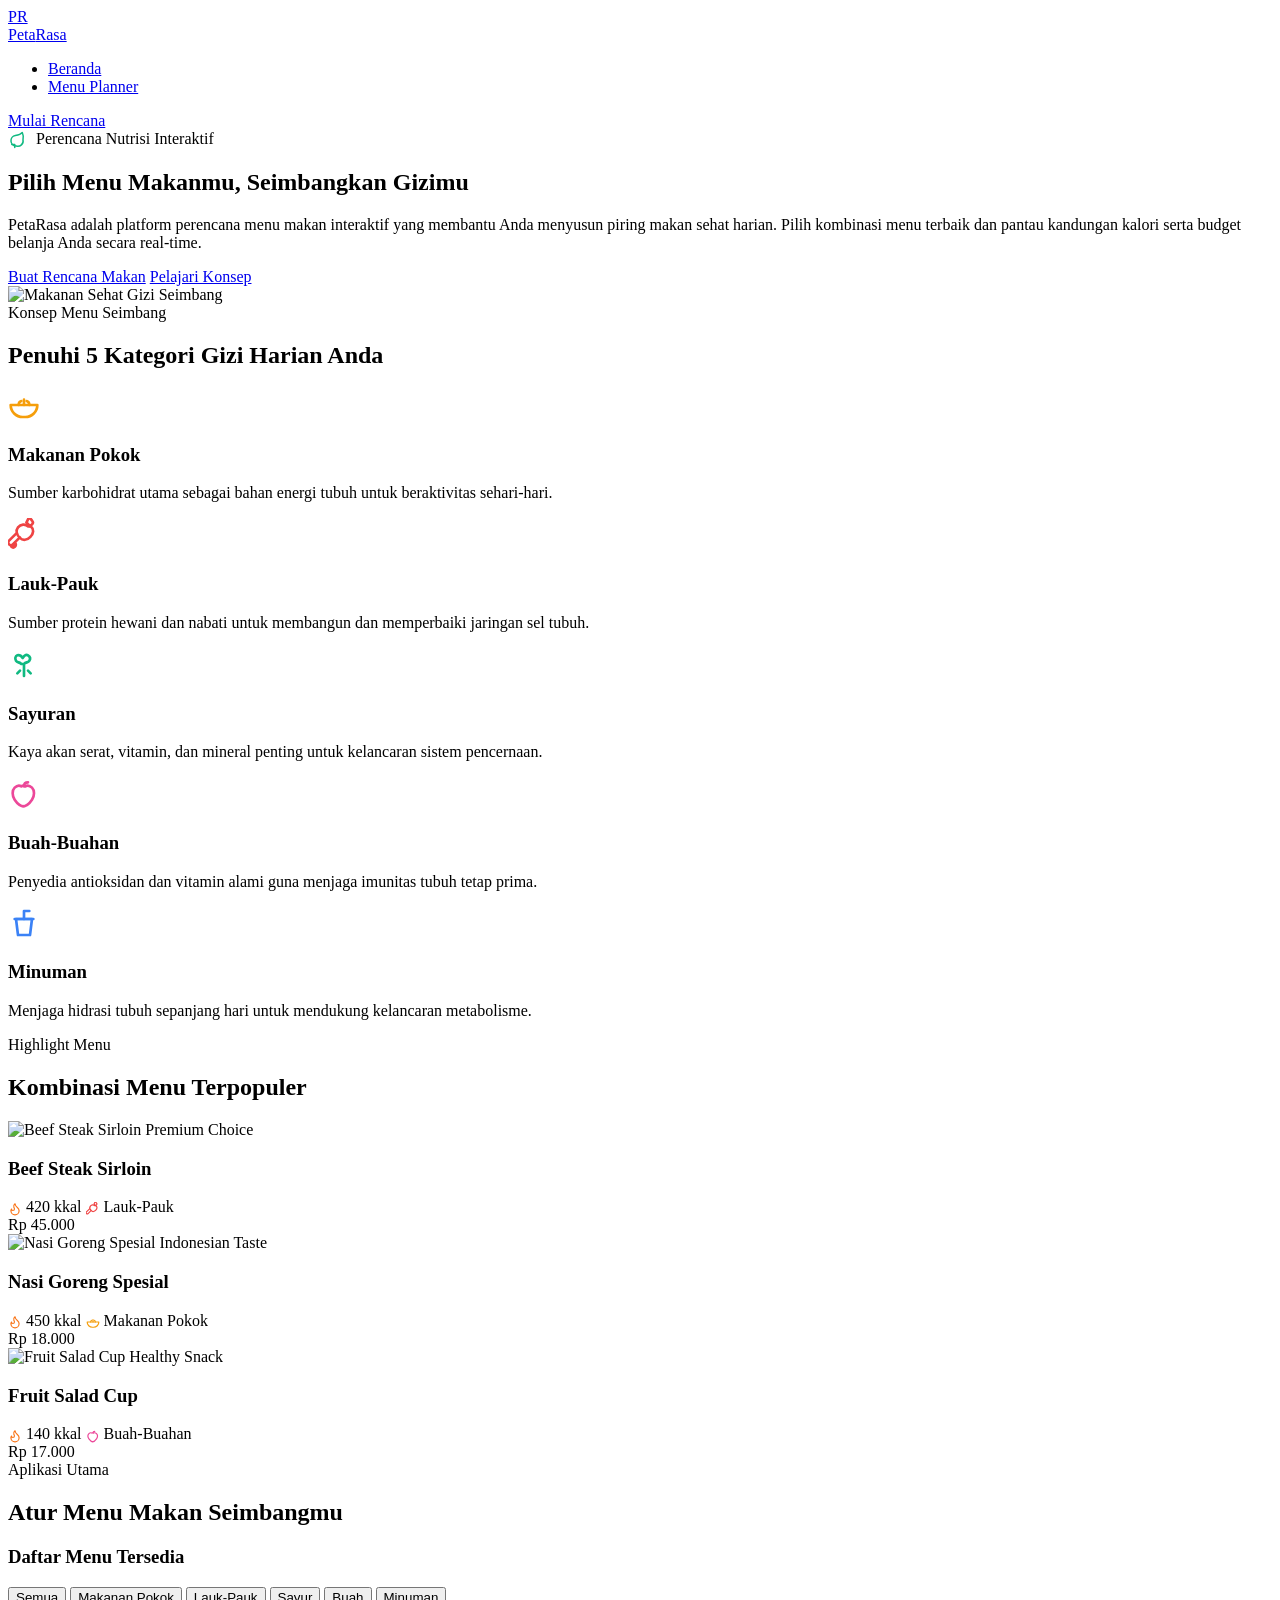
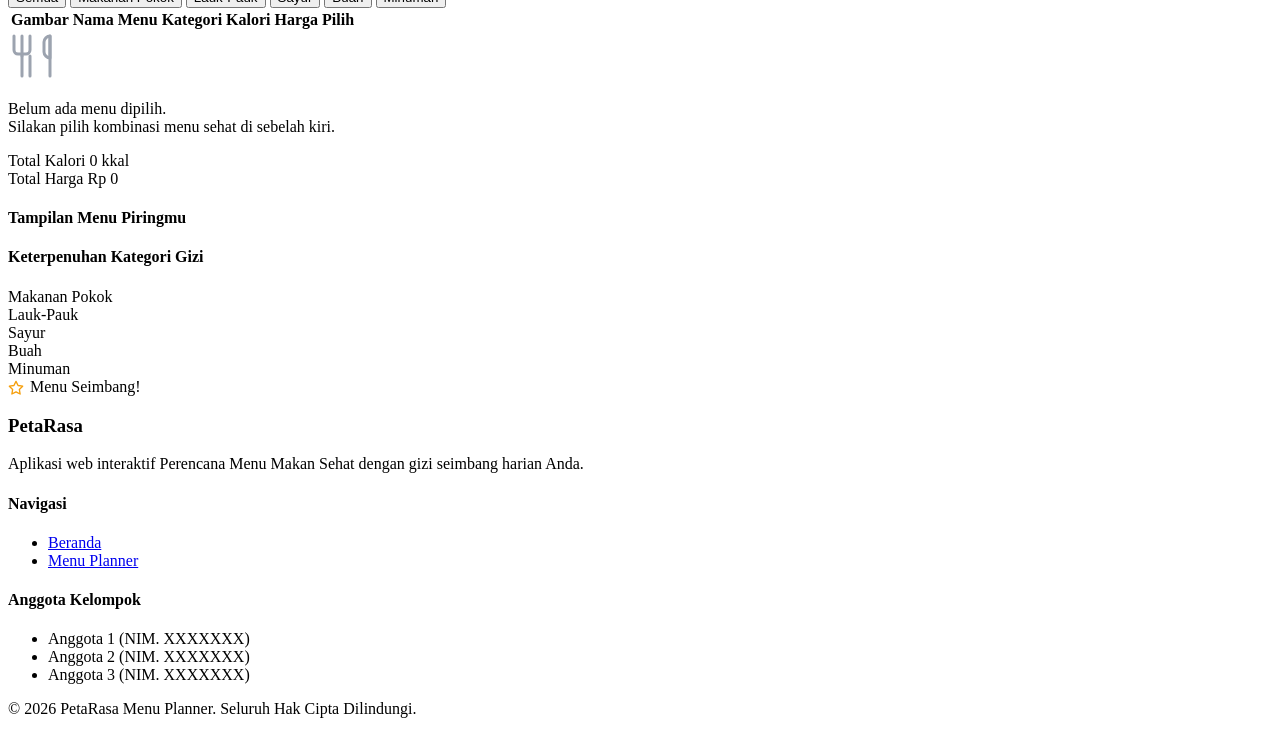
==== index.html @ 9c451224 "ivan html" ====
<!DOCTYPE html>
<html lang="id">
<head>
  <meta charset="UTF-8">
  <meta name="viewport" content="width=device-width, initial-scale=1.0">
  <title>PetaRasa - Perencana Menu Makanan Gizi Seimbang</title>
  <!-- Link ke CSS Eksternal (akan dikerjakan kemudian) -->
  <link rel="stylesheet" href="style/style.css">
</head>
<body>

  <!-- Navigation Bar -->
  <header>
    <nav class="container nav-container">
      <a href="#" class="logo" id="logo-site">
        <div class="logo-icon">PR</div>
        Peta<span>Rasa</span>
      </a>
      <ul class="nav-links">
        <li><a href="#" class="nav-link active">Beranda</a></li>
        <li><a href="#planner-section" class="nav-link">Menu Planner</a></li>
      </ul>
      <a href="#planner-section" class="btn btn-primary btn-cta">Mulai Rencana</a>
    </nav>
  </header>

  <main>
    <!-- ================= LANDING PAGE SECTION ================= -->
    <!-- Hero / Banner Section -->
    <section class="hero" id="hero-section">
      <div class="container hero-grid">
        <div class="hero-content">
          <div class="hero-tag">
            <svg class="icon-svg tag-icon" xmlns="http://www.w3.org/2000/svg" width="18" height="18" viewBox="0 0 24 24" fill="none" stroke="currentColor" stroke-width="2" stroke-linecap="round" stroke-linejoin="round" style="vertical-align: middle; margin-right: 6px; color: #10b981;">
              <path d="M11 20A7 7 0 0 1 9.8 6.1C15.5 5 17 4.48 19 2c1 2 2 3.5 1 9.8a7 7 0 0 1-9 8.2z"></path>
              <path d="M9 22v-4H5"></path>
            </svg> Perencana Nutrisi Interaktif
          </div>
          <h1 class="hero-title">Pilih Menu Makanmu, <span>Seimbangkan Gizimu</span></h1>
          <p class="hero-description">
            PetaRasa adalah platform perencana menu makan interaktif yang membantu Anda menyusun piring makan sehat harian. Pilih kombinasi menu terbaik dan pantau kandungan kalori serta budget belanja Anda secara real-time.
          </p>
          <div class="hero-actions">
            <a href="#planner-section" class="btn btn-primary btn-cta">Buat Rencana Makan</a>
            <a href="#concept-section" class="btn btn-outline">Pelajari Konsep</a>
          </div>
        </div>
        <div class="hero-image-container">
          <img class="hero-img" src="https://images.unsplash.com/photo-1546069901-ba9599a7e63c?w=600&q=80" alt="Makanan Sehat Gizi Seimbang">
        </div>
      </div>
    </section>

    <!-- Concept Section -->
    <section class="concept" id="concept-section">
      <div class="container">
        <div class="section-header">
          <span class="section-subtitle">Konsep Menu Seimbang</span>
          <h2 class="section-title">Penuhi 5 Kategori Gizi Harian Anda</h2>
        </div>
        
        <div class="concept-grid">
          <div class="concept-card">
            <div class="concept-icon">
              <svg class="concept-icon-svg" xmlns="http://www.w3.org/2000/svg" width="32" height="32" viewBox="0 0 24 24" fill="none" stroke="currentColor" stroke-width="2" stroke-linecap="round" stroke-linejoin="round" style="color: #f59e0b;">
                <path d="M2 12c0 5 4 9 9 9h2c5 0 9-4 9-9H2z"></path>
                <path d="M12 12v-4"></path>
                <path d="M8 12c0-2.5 2-3 2-3"></path>
                <path d="M16 12c0-2.5-2-3-2-3"></path>
              </svg>
            </div>
            <h3>Makanan Pokok</h3>
            <p>Sumber karbohidrat utama sebagai bahan energi tubuh untuk beraktivitas sehari-hari.</p>
          </div>
          <div class="concept-card">
            <div class="concept-icon">
              <svg class="concept-icon-svg" xmlns="http://www.w3.org/2000/svg" width="32" height="32" viewBox="0 0 24 24" fill="none" stroke="currentColor" stroke-width="2" stroke-linecap="round" stroke-linejoin="round" style="color: #ef4444;">
                <path d="M18 2c.8.8.8 2 0 2.8l-1.4 1.4-2.8-2.8L15.2.6C16 .2 17.2.2 18 2z"></path>
                <path d="M15.2 6.4C13 4.2 9.5 4.5 7.5 7s-.8 5.7 1.4 7.9 5.4 1.9 7.9-.8 2.8-5.7.4-7.7z"></path>
                <path d="M8.9 14.5L3.6 19.8c-.8.8-2 .8-2.8 0s-.8-2 0-2.8l5.3-5.3"></path>
                <path d="M2.5 21.5c.8.8 2 .8 2.8 0s.8-2 0-2.8L2.5 21.5z"></path>
              </svg>
            </div>
            <h3>Lauk-Pauk</h3>
            <p>Sumber protein hewani dan nabati untuk membangun dan memperbaiki jaringan sel tubuh.</p>
          </div>
          <div class="concept-card">
            <div class="concept-icon">
              <svg class="concept-icon-svg" xmlns="http://www.w3.org/2000/svg" width="32" height="32" viewBox="0 0 24 24" fill="none" stroke="currentColor" stroke-width="2" stroke-linecap="round" stroke-linejoin="round" style="color: #10b981;">
                <path d="M12 12V21M12 12c1.5-1.5 3-1 4-2.5s.5-3-1-4-3 .5-4 2c-1-1.5-2.5-2.5-4-2s-2 2.5-1 4 2.5 1 4 2.5z"></path>
                <path d="M9 17l-2 2M15 17l2 2"></path>
              </svg>
            </div>
            <h3>Sayuran</h3>
            <p>Kaya akan serat, vitamin, dan mineral penting untuk kelancaran sistem pencernaan.</p>
          </div>
          <div class="concept-card">
            <div class="concept-icon">
              <svg class="concept-icon-svg" xmlns="http://www.w3.org/2000/svg" width="32" height="32" viewBox="0 0 24 24" fill="none" stroke="currentColor" stroke-width="2" stroke-linecap="round" stroke-linejoin="round" style="color: #ec4899;">
                <path d="M12 22c-3 0-5-2-7-5C3 14 3 10 5 8c1.5-1.5 3.5-2 5-1 1-.7 2-.7 3 0 1.5-1 3.5-.5 5 1 2 2 2 6 0 9-2 3-4 5-7 5z"></path>
                <path d="M12 7c0-2 1-3 3-3"></path>
              </svg>
            </div>
            <h3>Buah-Buahan</h3>
            <p>Penyedia antioksidan dan vitamin alami guna menjaga imunitas tubuh tetap prima.</p>
          </div>
          <div class="concept-card">
            <div class="concept-icon">
              <svg class="concept-icon-svg" xmlns="http://www.w3.org/2000/svg" width="32" height="32" viewBox="0 0 24 24" fill="none" stroke="currentColor" stroke-width="2" stroke-linecap="round" stroke-linejoin="round" style="color: #3b82f6;">
                <path d="M6 9l1.5 12h9L18 9H6z"></path>
                <path d="M5 9h14"></path>
                <path d="M12 9V3h4"></path>
              </svg>
            </div>
            <h3>Minuman</h3>
            <p>Menjaga hidrasi tubuh sepanjang hari untuk mendukung kelancaran metabolisme.</p>
          </div>
        </div>
      </div>
    </section>

    <!-- Highlight Menu Favorit -->
    <section class="favorites" id="favorites-section">
      <div class="container">
        <div class="section-header">
          <span class="section-subtitle">Highlight Menu</span>
          <h2 class="section-title">Kombinasi Menu Terpopuler</h2>
        </div>
        
        <div class="favorites-grid">
          <!-- Card Favorit 1 -->
          <div class="favorite-card">
            <div class="fav-img-wrapper">
              <img class="fav-img" src="https://images.unsplash.com/photo-1544025162-d76694265947?w=500&q=80" alt="Beef Steak Sirloin">
              <span class="fav-tag">Premium Choice</span>
            </div>
            <div class="fav-body">
              <h3>Beef Steak Sirloin</h3>
              <div class="fav-nutrition">
                <span>
                  <svg class="fav-icon-svg" xmlns="http://www.w3.org/2000/svg" width="14" height="14" viewBox="0 0 24 24" fill="none" stroke="currentColor" stroke-width="2" stroke-linecap="round" stroke-linejoin="round" style="vertical-align: middle; margin-right: 4px; color: #f97316;">
                    <path d="M8.5 14.5A2.5 2.5 0 0 0 11 12c0-1.38-.5-2-1-3-1.072-2.143-.224-4.054 2-6 .5 2.5 2 4.9 4 6.5 2 1.6 3 3.5 3 5.5a7 7 0 1 1-14 0c0-1.153.433-2.294 1-3a2.5 2.5 0 0 0 2.5 2.5z"></path>
                  </svg>420 kkal
                </span>
                <span>
                  <svg class="fav-icon-svg" xmlns="http://www.w3.org/2000/svg" width="14" height="14" viewBox="0 0 24 24" fill="none" stroke="currentColor" stroke-width="2" stroke-linecap="round" stroke-linejoin="round" style="vertical-align: middle; margin-right: 4px; color: #ef4444;">
                    <path d="M18 2c.8.8.8 2 0 2.8l-1.4 1.4-2.8-2.8L15.2.6C16 .2 17.2.2 18 2z"></path>
                    <path d="M15.2 6.4C13 4.2 9.5 4.5 7.5 7s-.8 5.7 1.4 7.9 5.4 1.9 7.9-.8 2.8-5.7.4-7.7z"></path>
                    <path d="M8.9 14.5L3.6 19.8c-.8.8-2 .8-2.8 0s-.8-2 0-2.8l5.3-5.3"></path>
                  </svg>Lauk-Pauk
                </span>
              </div>
              <div class="fav-footer">
                <span class="fav-price">Rp 45.000</span>
              </div>
            </div>
          </div>

          <!-- Card Favorit 2 -->
          <div class="favorite-card">
            <div class="fav-img-wrapper">
              <img class="fav-img" src="https://images.unsplash.com/photo-1512058564366-18510be2db19?w=500&q=80" alt="Nasi Goreng Spesial">
              <span class="fav-tag">Indonesian Taste</span>
            </div>
            <div class="fav-body">
              <h3>Nasi Goreng Spesial</h3>
              <div class="fav-nutrition">
                <span>
                  <svg class="fav-icon-svg" xmlns="http://www.w3.org/2000/svg" width="14" height="14" viewBox="0 0 24 24" fill="none" stroke="currentColor" stroke-width="2" stroke-linecap="round" stroke-linejoin="round" style="vertical-align: middle; margin-right: 4px; color: #f97316;">
                    <path d="M8.5 14.5A2.5 2.5 0 0 0 11 12c0-1.38-.5-2-1-3-1.072-2.143-.224-4.054 2-6 .5 2.5 2 4.9 4 6.5 2 1.6 3 3.5 3 5.5a7 7 0 1 1-14 0c0-1.153.433-2.294 1-3a2.5 2.5 0 0 0 2.5 2.5z"></path>
                  </svg>450 kkal
                </span>
                <span>
                  <svg class="fav-icon-svg" xmlns="http://www.w3.org/2000/svg" width="14" height="14" viewBox="0 0 24 24" fill="none" stroke="currentColor" stroke-width="2" stroke-linecap="round" stroke-linejoin="round" style="vertical-align: middle; margin-right: 4px; color: #f59e0b;">
                    <path d="M2 12c0 5 4 9 9 9h2c5 0 9-4 9-9H2z"></path>
                    <path d="M12 12v-4"></path>
                    <path d="M8 12c0-2.5 2-3 2-3"></path>
                    <path d="M16 12c0-2.5-2-3-2-3"></path>
                  </svg>Makanan Pokok
                </span>
              </div>
              <div class="fav-footer">
                <span class="fav-price">Rp 18.000</span>
              </div>
            </div>
          </div>

          <!-- Card Favorit 3 -->
          <div class="favorite-card">
            <div class="fav-img-wrapper">
              <img class="fav-img" src="https://images.unsplash.com/photo-1601004890684-d8cbf643f5f2?w=500&q=80" alt="Fruit Salad Cup">
              <span class="fav-tag">Healthy Snack</span>
            </div>
            <div class="fav-body">
              <h3>Fruit Salad Cup</h3>
              <div class="fav-nutrition">
                <span>
                  <svg class="fav-icon-svg" xmlns="http://www.w3.org/2000/svg" width="14" height="14" viewBox="0 0 24 24" fill="none" stroke="currentColor" stroke-width="2" stroke-linecap="round" stroke-linejoin="round" style="vertical-align: middle; margin-right: 4px; color: #f97316;">
                    <path d="M8.5 14.5A2.5 2.5 0 0 0 11 12c0-1.38-.5-2-1-3-1.072-2.143-.224-4.054 2-6 .5 2.5 2 4.9 4 6.5 2 1.6 3 3.5 3 5.5a7 7 0 1 1-14 0c0-1.153.433-2.294 1-3a2.5 2.5 0 0 0 2.5 2.5z"></path>
                  </svg>140 kkal
                </span>
                <span>
                  <svg class="fav-icon-svg" xmlns="http://www.w3.org/2000/svg" width="14" height="14" viewBox="0 0 24 24" fill="none" stroke="currentColor" stroke-width="2" stroke-linecap="round" stroke-linejoin="round" style="vertical-align: middle; margin-right: 4px; color: #ec4899;">
                    <path d="M12 22c-3 0-5-2-7-5C3 14 3 10 5 8c1.5-1.5 3.5-2 5-1 1-.7 2-.7 3 0 1.5-1 3.5-.5 5 1 2 2 2 6 0 9-2 3-4 5-7 5z"></path>
                    <path d="M12 7c0-2 1-3 3-3"></path>
                  </svg>Buah-Buahan
                </span>
              </div>
              <div class="fav-footer">
                <span class="fav-price">Rp 17.000</span>
              </div>
            </div>
          </div>
        </div>
      </div>
    </section>

    <!-- ================= PLANNER APPLICATION SECTION ================= -->
    <section class="planner-section" id="planner-section">
      <div class="container">
        <div class="section-header">
          <span class="section-subtitle">Aplikasi Utama</span>
          <h2 class="section-title">Atur Menu Makan Seimbangmu</h2>
        </div>

        <div class="planner-layout">
          
          <!-- Bagian Kiri: Tabel Menu Makanan -->
          <div class="menu-table-panel">
            <div class="panel-title-container">
              <h3 class="panel-title">Daftar Menu Tersedia</h3>
              
              <!-- Filter Kategori Kustom -->
              <div class="filter-bar">
                <button class="filter-btn active" data-filter="all">Semua</button>
                <button class="filter-btn" data-filter="Makanan Pokok">Makanan Pokok</button>
                <button class="filter-btn" data-filter="Lauk-Pauk">Lauk-Pauk</button>
                <button class="filter-btn" data-filter="Sayur">Sayur</button>
                <button class="filter-btn" data-filter="Buah">Buah</button>
                <button class="filter-btn" data-filter="Minuman">Minuman</button>
              </div>
            </div>

            <!-- Tabel Menu Utama -->
            <div class="table-responsive">
              <table id="menu-table">
                <thead>
                  <tr>
                    <th>Gambar</th>
                    <th>Nama Menu</th>
                    <th>Kategori</th>
                    <th>Kalori</th>
                    <th>Harga</th>
                    <th>Pilih</th>
                  </tr>
                </thead>
                <tbody id="menu-table-body">
                  <!-- JS DOM Manipulation akan menyisipkan 26 baris menu di sini secara dinamis -->
                  <!-- Baris akan dibuat menyerupai:
                  <tr>
                    <td class="col-img"><img src="..." alt="..."></td>
                    <td class="col-name">Nasi Putih</td>
                    <td class="col-category"><span class="badge">Makanan Pokok</span></td>
                    <td class="col-calories">180 kkal</td>
                    <td class="col-price">Rp 5.000</td>
                    <td class="col-select"><input type="checkbox"></td>
                  </tr>
                  -->
                </tbody>
              </table>
            </div>
          </div>

          <!-- Bagian Kanan: Panel Hasil (Sidebar) -->
          <div class="planner-sidebar-panel">
            <div class="sidebar-card" id="planner-summary">
              
              <!-- Empty State (Tampil jika belum ada menu yang dicentang) -->
              <div id="empty-state">
                <div class="empty-icon">
                  <svg class="empty-icon-svg" xmlns="http://www.w3.org/2000/svg" width="48" height="48" viewBox="0 0 24 24" fill="none" stroke="currentColor" stroke-width="1.5" stroke-linecap="round" stroke-linejoin="round" style="color: #9ca3af;">
                    <path d="M3 2v7c0 1.1.9 2 2 2h4a2 2 0 0 0 2-2V2"></path>
                    <line x1="7" y1="2" x2="7" y2="12"></line>
                    <line x1="21" y1="2" x2="21" y2="22"></line>
                    <path d="M21 2c-1.5 0-3 1.5-3 3v5c0 1.5 1.5 3 3 3V2z"></path>
                    <line x1="11" y1="12" x2="11" y2="22"></line>
                    <line x1="7" y1="12" x2="7" y2="22"></line>
                  </svg>
                </div>
                <p class="empty-text">
                  Belum ada menu dipilih.<br>
                  Silakan pilih kombinasi menu sehat di sebelah kiri.
                </p>
              </div>

              <!-- Real-time Result Panel (Dikelola via JavaScript) -->
              <div class="planner-realtime-data">
                
                <!-- Hasil Kalkulasi Angka -->
                <div class="summary-row">
                  <span class="summary-label">Total Kalori</span>
                  <span class="summary-value" id="total-calories">0 kkal</span>
                </div>
                <div class="summary-row">
                  <span class="summary-label">Total Harga</span>
                  <span class="summary-value" id="total-price">Rp 0</span>
                </div>

                <!-- Tumpukan Visual Gambar Menu yang Terpilih (Image Stack Grid) -->
                <div class="image-stack-section">
                  <h4 class="image-stack-title">Tampilan Menu Piringmu</h4>
                  <div id="image-stack-container">
                    <!-- JS akan menyisipkan elemen <img> bertumpuk di sini -->
                  </div>
                </div>

                <!-- Checklist Pemenuhan Kategori Gizi -->
                <div class="checklist-section">
                  <h4 class="checklist-title">Keterpenuhan Kategori Gizi</h4>
                  <div class="checklist-grid">
                    
                    <div class="chk-item" id="chk-pokok">
                      <div class="chk-indicator"></div>
                      <span class="chk-label">Makanan Pokok</span>
                    </div>
                    
                    <div class="chk-item" id="chk-lauk">
                      <div class="chk-indicator"></div>
                      <span class="chk-label">Lauk-Pauk</span>
                    </div>
                    
                    <div class="chk-item" id="chk-sayur">
                      <div class="chk-indicator"></div>
                      <span class="chk-label">Sayur</span>
                    </div>
                    
                    <div class="chk-item" id="chk-buah">
                      <div class="chk-indicator"></div>
                      <span class="chk-label">Buah</span>
                    </div>
                    
                    <div class="chk-item" id="chk-minuman">
                      <div class="chk-indicator"></div>
                      <span class="chk-label">Minuman</span>
                    </div>

                  </div>
                </div>

              </div>
            </div>

            <!-- Dynamic Badge "Menu Seimbang!" (Hanya muncul jika kelima kategori terpenuhi) -->
            <div id="balanced-menu-badge">
              <svg class="badge-icon-svg" xmlns="http://www.w3.org/2000/svg" width="16" height="16" viewBox="0 0 24 24" fill="none" stroke="currentColor" stroke-width="2" stroke-linecap="round" stroke-linejoin="round" style="vertical-align: middle; margin-right: 6px; color: #f59e0b;">
                <polygon points="12 2 15.09 8.26 22 9.27 17 14.14 18.18 21.02 12 17.77 5.82 21.02 7 14.14 2 9.27 8.91 8.26 12 2"></polygon>
              </svg>Menu Seimbang!
            </div>
            
          </div>

        </div>
      </div>
    </section>
  </main>

  <!-- Footer -->
  <footer>
    <div class="container footer-grid">
      <div class="footer-brand">
        <h3>Peta<span>Rasa</span></h3>
        <p>Aplikasi web interaktif Perencana Menu Makan Sehat dengan gizi seimbang harian Anda.</p>
      </div>
      <div class="footer-links">
        <h4>Navigasi</h4>
        <ul>
          <li><a href="#">Beranda</a></li>
          <li><a href="#planner-section">Menu Planner</a></li>
        </ul>
      </div>
      <div class="footer-links">
        <h4>Anggota Kelompok</h4>
        <ul class="group-members">
          <!-- Nama & NIM Anggota Kelompok -->
          <li>Anggota 1 (NIM. XXXXXXX)</li>
          <li>Anggota 2 (NIM. XXXXXXX)</li>
          <li>Anggota 3 (NIM. XXXXXXX)</li>
        </ul>
      </div>
    </div>
    <div class="container copyright">
      <p>&copy; 2026 PetaRasa Menu Planner. Seluruh Hak Cipta Dilindungi.</p>
    </div>
  </footer>

  <!-- Script JS Eksternal (akan dikerjakan kemudian) -->
  <script src="script/script.js"></script>
</body>
</html>
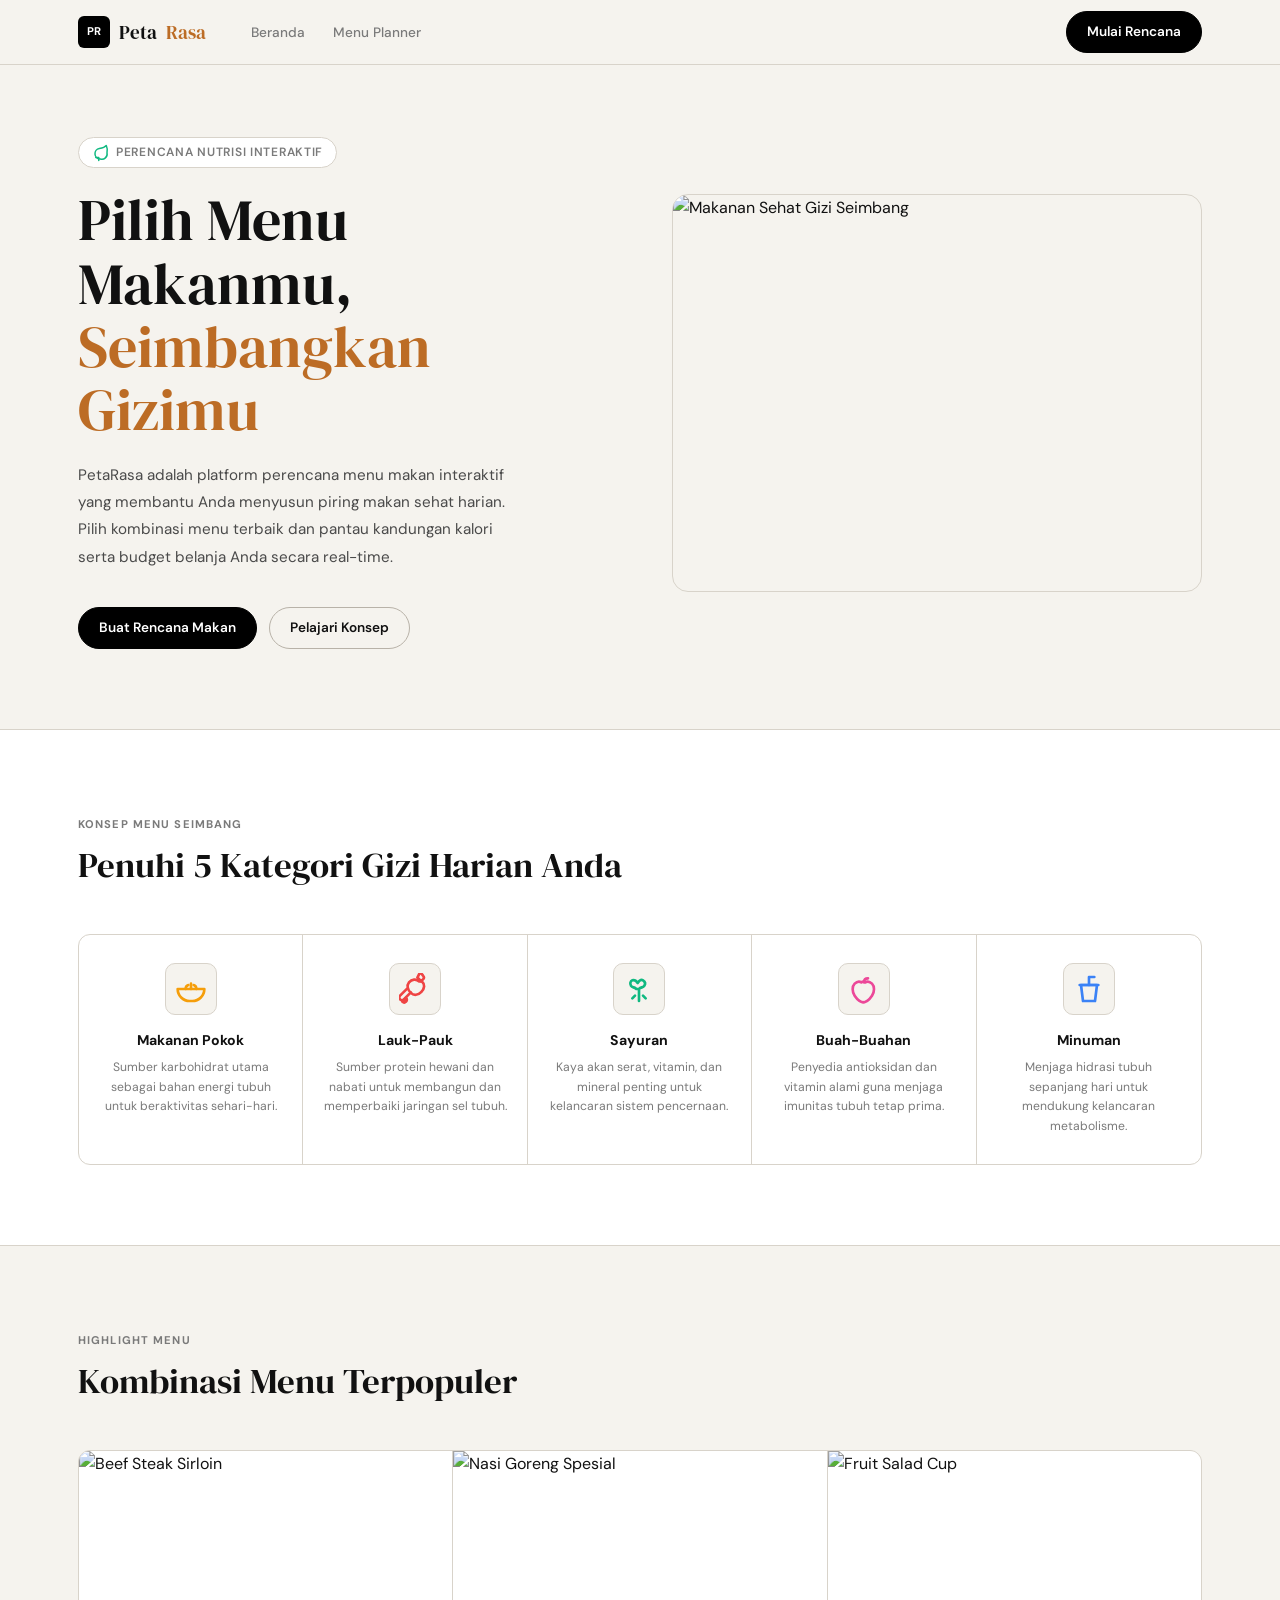
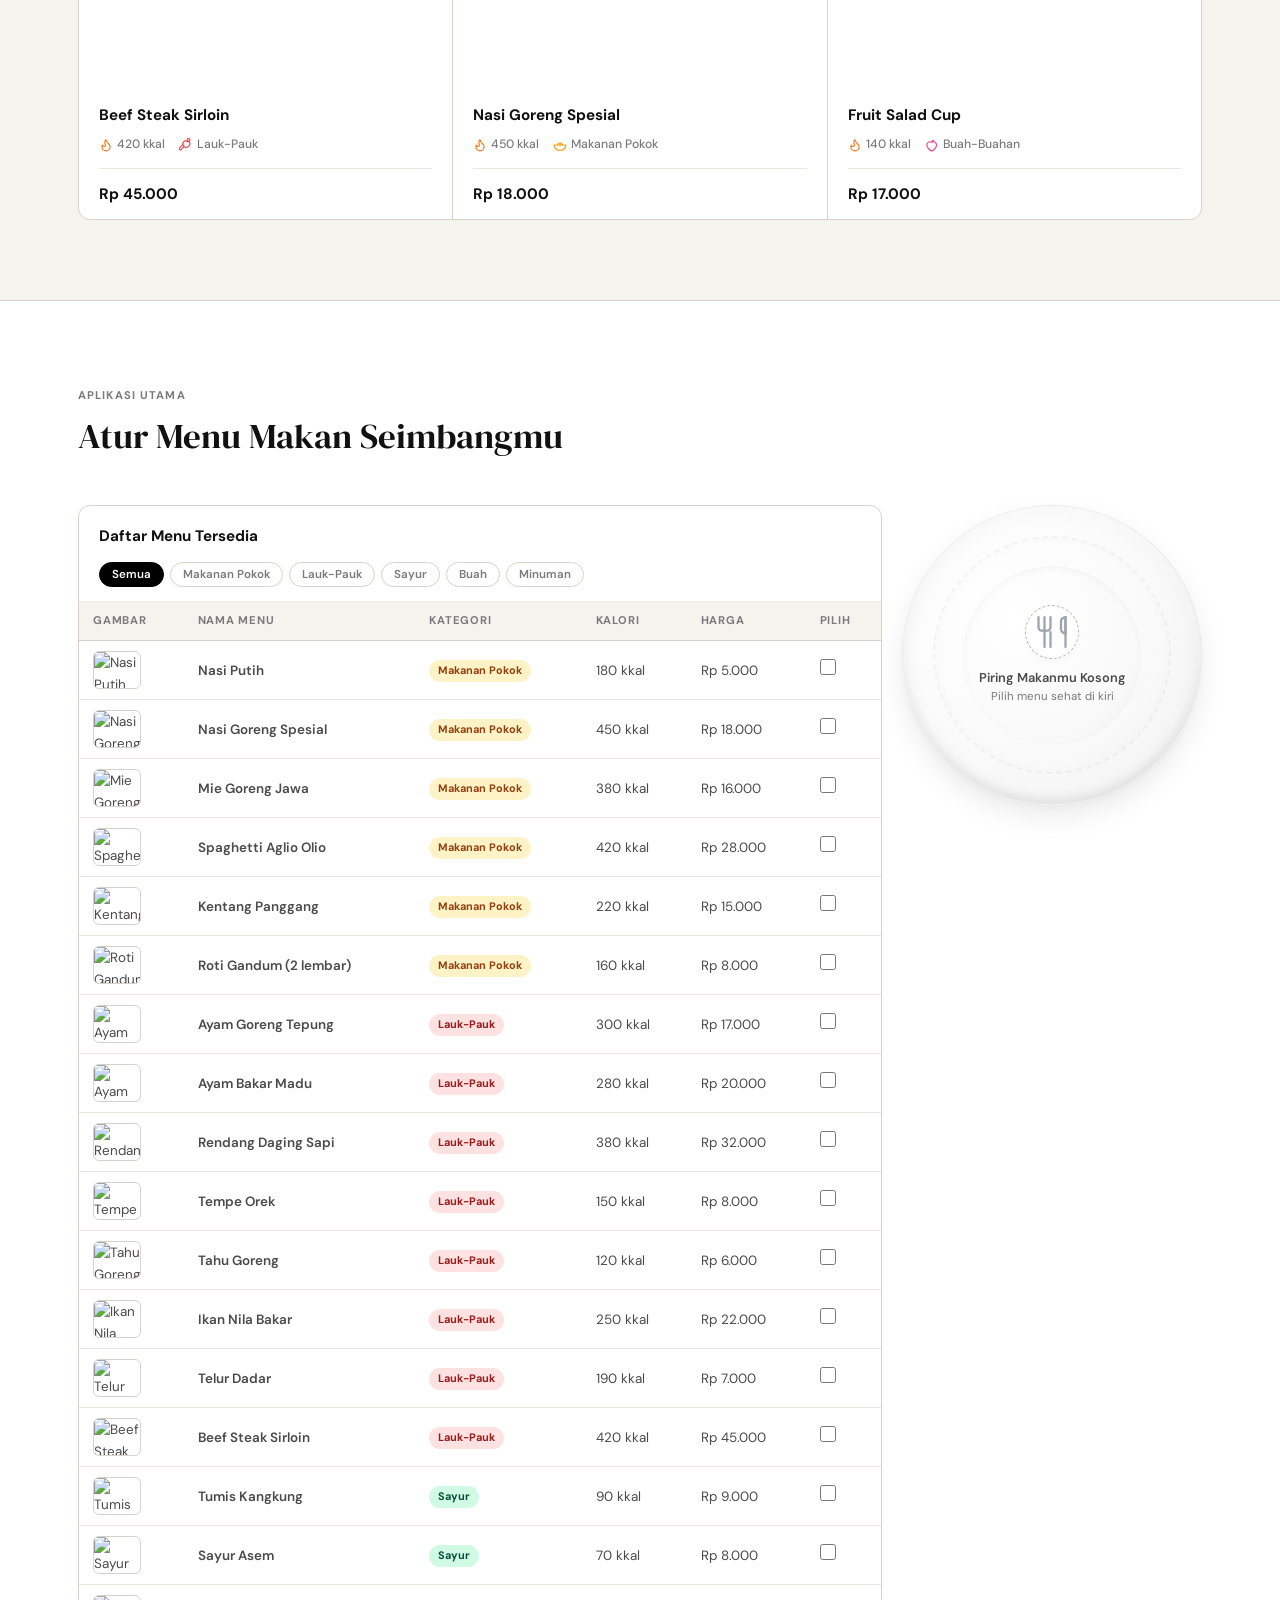
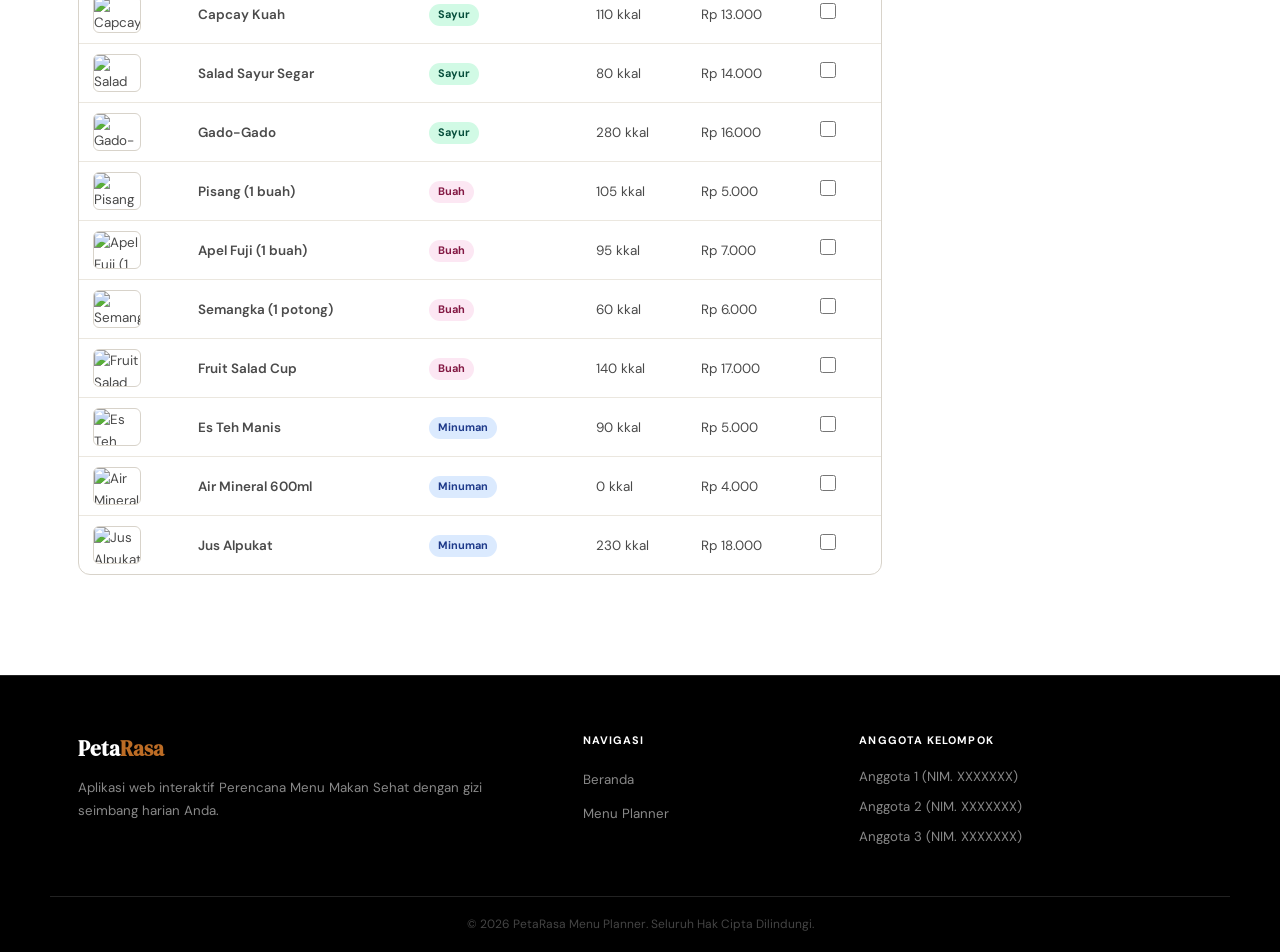
==== commit dae5fea3: "second ivan" ====
--- a/index.html
+++ b/index.html
@@ -273,12 +273,13 @@
 
           <!-- Bagian Kanan: Panel Hasil (Sidebar) -->
           <div class="planner-sidebar-panel">
-            <div class="sidebar-card" id="planner-summary">
-              
-              <!-- Empty State (Tampil jika belum ada menu yang dicentang) -->
-              <div id="empty-state">
-                <div class="empty-icon">
-                  <svg class="empty-icon-svg" xmlns="http://www.w3.org/2000/svg" width="48" height="48" viewBox="0 0 24 24" fill="none" stroke="currentColor" stroke-width="1.5" stroke-linecap="round" stroke-linejoin="round" style="color: #9ca3af;">
+            
+            <!-- Plate Visualization Card -->
+            <div class="plate-card" id="plate-visualization">
+              <!-- Empty State inside Plate -->
+              <div id="plate-empty-state" class="plate-empty">
+                <div class="plate-empty-icon">
+                  <svg class="empty-icon-svg" xmlns="http://www.w3.org/2000/svg" width="36" height="36" viewBox="0 0 24 24" fill="none" stroke="currentColor" stroke-width="1.5" stroke-linecap="round" stroke-linejoin="round" style="color: #9ca3af;">
                     <path d="M3 2v7c0 1.1.9 2 2 2h4a2 2 0 0 0 2-2V2"></path>
                     <line x1="7" y1="2" x2="7" y2="12"></line>
                     <line x1="21" y1="2" x2="21" y2="22"></line>
@@ -287,14 +288,21 @@
                     <line x1="7" y1="12" x2="7" y2="22"></line>
                   </svg>
                 </div>
-                <p class="empty-text">
-                  Belum ada menu dipilih.<br>
-                  Silakan pilih kombinasi menu sehat di sebelah kiri.
+                <p class="plate-empty-text">
+                  Piring Makanmu Kosong<br>
+                  <span>Pilih menu sehat di kiri</span>
                 </p>
               </div>
 
-              <!-- Real-time Result Panel (Dikelola via JavaScript) -->
-              <div class="planner-realtime-data">
+              <!-- Container for food illustrations -->
+              <div id="plate-food-container" class="plate-food-container"></div>
+            </div>
+
+            <!-- Details Summary Card -->
+            <div class="sidebar-card" id="planner-summary">
+              
+              <!-- Real-time Result Panel -->
+              <div class="planner-realtime-data" style="display: block;">
                 
                 <!-- Hasil Kalkulasi Angka -->
                 <div class="summary-row">
@@ -306,12 +314,12 @@
                   <span class="summary-value" id="total-price">Rp 0</span>
                 </div>
 
-                <!-- Tumpukan Visual Gambar Menu yang Terpilih (Image Stack Grid) -->
-                <div class="image-stack-section">
-                  <h4 class="image-stack-title">Tampilan Menu Piringmu</h4>
-                  <div id="image-stack-container">
-                    <!-- JS akan menyisipkan elemen <img> bertumpuk di sini -->
-                  </div>
+                <!-- Daftar Menu Terpilih -->
+                <div class="selected-menu-list-section">
+                  <h4 class="selected-menu-list-title">Daftar Menu Terpilih</h4>
+                  <ul id="selected-menu-list" class="selected-menu-list">
+                    <!-- JS akan menyisipkan list makanan terpilih di sini secara dinamis -->
+                  </ul>
                 </div>
 
                 <!-- Checklist Pemenuhan Kategori Gizi -->
--- a/style/style.css
+++ b/style/style.css
@@ -0,0 +1,883 @@
+/* =========================================================
+   PETARASA — Minimal / Flat / Editorial
+   ========================================================= */
+
+@import url('https://fonts.googleapis.com/css2?family=DM+Serif+Display&family=DM+Sans:wght@400;500;600;700&display=swap');
+
+:root {
+  --bg:          #f5f3ee;
+  --bg2:         #ebe7df;
+  --surface:     #ffffff;
+  --text:        #111111;
+  --text2:       #4a4a4a;
+  --muted:       #7a7a7a;
+  --border:      #d8d3ca;
+  --border2:     #b8b2a8;
+  --accent:      #000000;
+  --success:     #2d6a4f;
+  --warning:     #bc6c25;
+
+  --font-body:    'DM Sans', sans-serif;
+  --font-display: 'DM Serif Display', serif;
+  --nav-h:        64px;
+  --ease:         .2s ease;
+}
+
+/* =========================================================
+   RESET
+   ========================================================= */
+*, *::before, *::after { box-sizing: border-box; margin: 0; padding: 0; }
+html  { scroll-behavior: smooth; }
+body  { font-family: var(--font-body); background: var(--bg); color: var(--text); line-height: 1.6; -webkit-font-smoothing: antialiased; }
+img   { display: block; max-width: 100%; }
+a     { text-decoration: none; color: inherit; }
+ul    { list-style: none; }
+
+/* =========================================================
+   LAYOUT
+   ========================================================= */
+.container {
+  max-width: 1180px;
+  margin-inline: auto;
+  padding-inline: 28px;
+}
+
+/* =========================================================
+   NAV
+   ========================================================= */
+header {
+  position: sticky;
+  top: 0;
+  z-index: 100;
+  background: var(--bg);
+  border-bottom: 1px solid var(--border);
+}
+
+.nav-container {
+  display: flex;
+  align-items: center;
+  height: var(--nav-h);
+  gap: 32px;
+}
+
+.logo {
+  display: flex;
+  align-items: center;
+  gap: 9px;
+  font-family: var(--font-display);
+  font-size: 1.2rem;
+  flex-shrink: 0;
+}
+.logo span { color: var(--warning); }
+
+.logo-icon {
+  width: 32px;
+  height: 32px;
+  background: var(--accent);
+  color: #fff;
+  border-radius: 6px;
+  display: flex;
+  align-items: center;
+  justify-content: center;
+  font-family: var(--font-body);
+  font-size: .7rem;
+  font-weight: 700;
+}
+
+.nav-links { display: flex; gap: 2px; flex: 1; }
+
+.nav-link {
+  padding: 5px 13px;
+  border-radius: 99px;
+  font-size: .85rem;
+  font-weight: 500;
+  color: var(--muted);
+  transition: color var(--ease), background var(--ease);
+}
+.nav-link:hover, .nav-link.active { color: var(--text); background: var(--bg2); }
+
+/* =========================================================
+   BUTTONS
+   ========================================================= */
+.btn {
+  display: inline-flex;
+  align-items: center;
+  gap: 7px;
+  padding: 9px 20px;
+  border-radius: 99px;
+  font-family: var(--font-body);
+  font-size: .85rem;
+  font-weight: 600;
+  cursor: pointer;
+  border: 1px solid transparent;
+  transition: background var(--ease), color var(--ease), border-color var(--ease);
+}
+
+.btn-primary  { background: var(--accent); color: #fff; border-color: var(--accent); }
+.btn-primary:hover  { background: #222; }
+
+.btn-outline  { background: transparent; color: var(--text); border-color: var(--border2); }
+.btn-outline:hover  { background: var(--bg2); border-color: var(--accent); }
+
+/* =========================================================
+   SECTION HEADER
+   ========================================================= */
+.section-header { margin-bottom: 48px; }
+
+.section-subtitle {
+  display: inline-block;
+  font-size: .7rem;
+  font-weight: 700;
+  letter-spacing: .1em;
+  text-transform: uppercase;
+  color: var(--muted);
+  margin-bottom: 10px;
+}
+
+.section-title {
+  font-family: var(--font-display);
+  font-size: clamp(1.6rem, 3vw, 2.2rem);
+  font-weight: 400;
+  color: var(--text);
+  line-height: 1.2;
+}
+
+/* =========================================================
+   HERO
+   ========================================================= */
+.hero {
+  border-bottom: 1px solid var(--border);
+  padding: 72px 0 80px;
+}
+
+.hero-grid {
+  display: grid;
+  grid-template-columns: 1fr 1fr;
+  gap: 64px;
+  align-items: center;
+}
+
+.hero-tag {
+  display: inline-flex;
+  align-items: center;
+  font-size: .75rem;
+  font-weight: 600;
+  color: var(--muted);
+  letter-spacing: .06em;
+  text-transform: uppercase;
+  border: 1px solid var(--border);
+  padding: 5px 13px;
+  border-radius: 99px;
+  margin-bottom: 20px;
+  background: var(--surface);
+}
+
+.hero-title {
+  font-family: var(--font-display);
+  font-size: clamp(2.4rem, 5vw, 3.6rem);
+  font-weight: 400;
+  line-height: 1.1;
+  color: var(--text);
+  margin-bottom: 20px;
+}
+.hero-title span { color: var(--warning); }
+
+.hero-description {
+  font-size: .95rem;
+  color: var(--text2);
+  line-height: 1.8;
+  margin-bottom: 36px;
+  max-width: 440px;
+}
+
+.hero-actions { display: flex; gap: 12px; flex-wrap: wrap; }
+
+.hero-image-container {
+  border: 1px solid var(--border);
+  border-radius: 16px;
+  overflow: hidden;
+  aspect-ratio: 4/3;
+}
+.hero-img { width: 100%; height: 100%; object-fit: cover; }
+
+/* =========================================================
+   CONCEPT
+   ========================================================= */
+.concept {
+  padding: 80px 0;
+  background: var(--surface);
+  border-bottom: 1px solid var(--border);
+}
+
+.concept-grid {
+  display: grid;
+  grid-template-columns: repeat(5, 1fr);
+  border: 1px solid var(--border);
+  border-radius: 12px;
+  overflow: hidden;
+}
+
+.concept-card {
+  padding: 28px 20px;
+  border-right: 1px solid var(--border);
+  text-align: center;
+  transition: background var(--ease);
+}
+.concept-card:last-child { border-right: none; }
+.concept-card:hover { background: var(--bg); }
+
+.concept-icon {
+  width: 52px;
+  height: 52px;
+  border: 1px solid var(--border);
+  border-radius: 10px;
+  display: flex;
+  align-items: center;
+  justify-content: center;
+  margin: 0 auto 14px;
+  background: var(--bg);
+}
+
+.concept-card h3 {
+  font-size: .88rem;
+  font-weight: 700;
+  color: var(--text);
+  margin-bottom: 7px;
+}
+.concept-card p {
+  font-size: .76rem;
+  color: var(--muted);
+  line-height: 1.6;
+}
+
+/* =========================================================
+   FAVORITES
+   ========================================================= */
+.favorites {
+  padding: 80px 0;
+  border-bottom: 1px solid var(--border);
+}
+
+.favorites-grid {
+  display: grid;
+  grid-template-columns: repeat(3, 1fr);
+  gap: 1px;
+  border: 1px solid var(--border);
+  border-radius: 12px;
+  overflow: hidden;
+  background: var(--border);
+}
+
+.favorite-card {
+  background: var(--surface);
+  transition: background var(--ease);
+}
+.favorite-card:hover { background: var(--bg); }
+
+.fav-img-wrapper {
+  aspect-ratio: 16/10;
+  overflow: hidden;
+}
+.fav-img {
+  width: 100%;
+  height: 100%;
+  object-fit: cover;
+  transition: transform .4s ease;
+}
+.favorite-card:hover .fav-img { transform: scale(1.04); }
+
+.fav-tag {
+  display: none; /* removed for cleaner look */
+}
+
+.fav-body { padding: 18px 20px 0; }
+.fav-body h3 { font-size: .95rem; font-weight: 700; color: var(--text); margin-bottom: 8px; }
+
+.fav-nutrition {
+  display: flex;
+  align-items: center;
+  gap: 14px;
+  font-size: .76rem;
+  color: var(--muted);
+  font-weight: 500;
+  padding-bottom: 14px;
+  border-bottom: 1px solid var(--bg2);
+}
+
+.fav-footer { padding: 12px 0; }
+.fav-price  { font-size: .95rem; font-weight: 700; color: var(--text); }
+
+/* =========================================================
+   PLANNER SECTION
+   ========================================================= */
+.planner-section {
+  padding: 80px 0 100px;
+  background: var(--surface);
+}
+
+.planner-layout {
+  display: grid;
+  grid-template-columns: 1fr 300px;
+  gap: 20px;
+  align-items: start;
+}
+
+/* Left panel */
+.menu-table-panel {
+  border: 1px solid var(--border);
+  border-radius: 12px;
+  overflow: hidden;
+}
+
+.panel-title-container {
+  padding: 18px 20px 0;
+  border-bottom: 1px solid var(--bg2);
+}
+.panel-title {
+  font-size: .95rem;
+  font-weight: 700;
+  color: var(--text);
+  margin-bottom: 14px;
+}
+
+/* Filter */
+.filter-bar { display: flex; gap: 6px; flex-wrap: wrap; padding-bottom: 14px; }
+
+.filter-btn {
+  background: transparent;
+  border: 1px solid var(--border);
+  color: var(--muted);
+  font-family: var(--font-body);
+  font-size: .72rem;
+  font-weight: 600;
+  padding: 4px 12px;
+  border-radius: 99px;
+  cursor: pointer;
+  transition: background var(--ease), color var(--ease), border-color var(--ease);
+}
+.filter-btn:hover { background: var(--bg2); color: var(--text); border-color: var(--border2); }
+.filter-btn.active { background: var(--accent); color: #fff; border-color: var(--accent); }
+
+/* Table */
+.table-responsive { overflow-x: auto; }
+
+#menu-table { width: 100%; border-collapse: collapse; }
+
+#menu-table thead th {
+  background: var(--bg);
+  border-bottom: 1px solid var(--border);
+  padding: 10px 14px;
+  font-size: .7rem;
+  font-weight: 700;
+  color: var(--muted);
+  text-transform: uppercase;
+  letter-spacing: .07em;
+  text-align: left;
+  white-space: nowrap;
+}
+
+#menu-table tbody tr {
+  border-bottom: 1px solid var(--bg2);
+  transition: background var(--ease);
+}
+#menu-table tbody tr:last-child { border-bottom: none; }
+#menu-table tbody tr:hover       { background: var(--bg); }
+#menu-table tbody tr.row-selected { background: #eaf3ee; }
+
+#menu-table td {
+  padding: 10px 14px;
+  vertical-align: middle;
+  font-size: .84rem;
+  color: var(--text2);
+}
+
+.col-img img {
+  width: 48px;
+  height: 38px;
+  object-fit: cover;
+  border-radius: 6px;
+  border: 1px solid var(--border);
+}
+.col-name { font-weight: 600; color: var(--text); min-width: 150px; }
+.col-calories, .col-price { white-space: nowrap; }
+
+/* Badges */
+.badge {
+  display: inline-block;
+  padding: 2px 9px;
+  border-radius: 99px;
+  font-size: .68rem;
+  font-weight: 700;
+  white-space: nowrap;
+}
+.badge-pokok   { background: #fef3c7; color: #92400e; }
+.badge-lauk    { background: #fee2e2; color: #991b1b; }
+.badge-sayur   { background: #d1fae5; color: #064e3b; }
+.badge-buah    { background: #fce7f3; color: #831843; }
+.badge-minuman { background: #dbeafe; color: #1e3a8a; }
+
+.menu-checkbox { width: 16px; height: 16px; cursor: pointer; accent-color: var(--accent); }
+
+/* Right panel */
+.planner-sidebar-panel {
+  position: sticky;
+  top: calc(var(--nav-h) + 16px);
+  display: flex;
+  flex-direction: column;
+  gap: 12px;
+}
+
+.sidebar-card {
+  border: 1px solid var(--border);
+  border-radius: 12px;
+  padding: 20px;
+  background: var(--surface);
+}
+
+/* Plate Visualization Card */
+.plate-card {
+  width: 300px;
+  height: 300px;
+  margin: 0 auto;
+  border-radius: 50%;
+  background: radial-gradient(circle at 35% 35%, #ffffff 0%, #fafafa 50%, #f4f4f4 80%, #eaeaea 100%);
+  box-shadow: 
+    inset 0 0 20px rgba(0, 0, 0, 0.05),
+    inset 0 6px 8px rgba(255, 255, 255, 0.8),
+    inset 0 -6px 8px rgba(0, 0, 0, 0.05),
+    0 12px 28px rgba(0, 0, 0, 0.08),
+    0 4px 10px rgba(0, 0, 0, 0.03);
+  position: relative;
+  border: 1px solid rgba(0, 0, 0, 0.06);
+  display: flex;
+  align-items: center;
+  justify-content: center;
+  overflow: hidden;
+  transition: all 0.3s ease;
+  z-index: 5;
+}
+
+.plate-card::before {
+  content: '';
+  position: absolute;
+  top: 10%;
+  left: 10%;
+  right: 10%;
+  bottom: 10%;
+  border-radius: 50%;
+  border: 2px dashed rgba(0, 0, 0, 0.04);
+  box-shadow: inset 0 0 10px rgba(0, 0, 0, 0.02);
+  pointer-events: none;
+  z-index: 1;
+}
+
+.plate-card::after {
+  content: '';
+  position: absolute;
+  top: 20%;
+  left: 20%;
+  right: 20%;
+  bottom: 20%;
+  border-radius: 50%;
+  background: radial-gradient(circle at 30% 30%, #ffffff 0%, #f9f9f9 70%, #f1f1f1 100%);
+  box-shadow: inset 0 2px 6px rgba(0, 0, 0, 0.04);
+  pointer-events: none;
+  z-index: 2;
+}
+
+/* Empty plate state */
+.plate-empty {
+  position: relative;
+  z-index: 3;
+  display: flex;
+  flex-direction: column;
+  align-items: center;
+  justify-content: center;
+  text-align: center;
+  gap: 10px;
+  animation: fadeIn 0.4s ease;
+}
+
+.plate-empty-icon {
+  width: 54px;
+  height: 54px;
+  border: 1.5px dashed var(--border2);
+  border-radius: 50%;
+  display: flex;
+  align-items: center;
+  justify-content: center;
+  background: var(--surface);
+  box-shadow: 0 4px 6px rgba(0,0,0,0.02);
+}
+
+.plate-empty-text {
+  font-size: 0.8rem;
+  font-weight: 600;
+  color: var(--text2);
+  line-height: 1.4;
+}
+
+.plate-empty-text span {
+  font-size: 0.72rem;
+  font-weight: 400;
+  color: var(--muted);
+}
+
+/* Food illustrations container */
+.plate-food-container {
+  position: absolute;
+  top: 0;
+  left: 0;
+  width: 100%;
+  height: 100%;
+  z-index: 3;
+  pointer-events: none;
+}
+
+/* Base style for food items */
+.plate-food-item {
+  position: absolute;
+  pointer-events: auto;
+  border-radius: 50%;
+  border: 4px solid #fff;
+  box-shadow: 0 6px 14px rgba(0,0,0,0.15);
+  overflow: visible;
+  transition: transform 0.4s cubic-bezier(0.175, 0.885, 0.32, 1.275), box-shadow 0.3s ease;
+  cursor: pointer;
+}
+
+.plate-food-item img {
+  width: 100%;
+  height: 100%;
+  object-fit: cover;
+  border-radius: 50%;
+}
+
+/* 1 item: centered */
+.plate-food-item.count-1 {
+  width: 130px;
+  height: 130px;
+  top: 50%;
+  left: 50%;
+  transform: translate(-50%, -50%);
+}
+
+/* 2 items: split */
+.plate-food-item.count-2:nth-child(1) {
+  width: 110px;
+  height: 110px;
+  top: 50%;
+  left: 32%;
+  transform: translate(-50%, -50%);
+}
+
+.plate-food-item.count-2:nth-child(2) {
+  width: 110px;
+  height: 110px;
+  top: 50%;
+  left: 68%;
+  transform: translate(-50%, -50%);
+}
+
+/* 3 items: triangular configuration */
+.plate-food-item.count-3:nth-child(1) {
+  width: 95px;
+  height: 95px;
+  top: 38%;
+  left: 34%;
+  transform: translate(-50%, -50%);
+}
+
+.plate-food-item.count-3:nth-child(2) {
+  width: 95px;
+  height: 95px;
+  top: 38%;
+  left: 66%;
+  transform: translate(-50%, -50%);
+}
+
+.plate-food-item.count-3:nth-child(3) {
+  width: 100px;
+  height: 100px;
+  top: 66%;
+  left: 50%;
+  transform: translate(-50%, -50%);
+}
+
+/* Hover effects */
+.plate-food-item:hover {
+  box-shadow: 0 10px 20px rgba(0,0,0,0.22);
+  z-index: 10 !important;
+}
+
+.plate-food-item.count-1:hover {
+  transform: translate(-50%, -50%) scale(1.1);
+}
+
+.plate-food-item.count-2:nth-child(1):hover {
+  transform: translate(-50%, -50%) scale(1.1) rotate(-5deg);
+}
+
+.plate-food-item.count-2:nth-child(2):hover {
+  transform: translate(-50%, -50%) scale(1.1) rotate(5deg);
+}
+
+.plate-food-item.count-3:nth-child(1):hover {
+  transform: translate(-50%, -50%) scale(1.1) rotate(-5deg);
+}
+
+.plate-food-item.count-3:nth-child(2):hover {
+  transform: translate(-50%, -50%) scale(1.1) rotate(5deg);
+}
+
+.plate-food-item.count-3:nth-child(3):hover {
+  transform: translate(-50%, -50%) scale(1.1) rotate(2deg);
+}
+
+/* Tooltips */
+.food-tooltip {
+  position: absolute;
+  bottom: -32px;
+  left: 50%;
+  transform: translateX(-50%) scale(0.8);
+  background: var(--accent);
+  color: white;
+  padding: 3px 8px;
+  border-radius: 4px;
+  font-size: 0.65rem;
+  font-weight: 500;
+  white-space: nowrap;
+  opacity: 0;
+  pointer-events: none;
+  transition: opacity 0.2s ease, transform 0.2s ease;
+  box-shadow: 0 2px 6px rgba(0,0,0,0.15);
+}
+
+.plate-food-item:hover .food-tooltip {
+  opacity: 1;
+  transform: translateX(-50%) scale(1);
+}
+
+/* Extra badge for selections > 3 */
+.plate-extra-badge {
+  position: absolute;
+  bottom: 12%;
+  right: 12%;
+  background: var(--warning);
+  color: #fff;
+  border-radius: 99px;
+  padding: 3px 8px;
+  font-size: 0.68rem;
+  font-weight: 700;
+  box-shadow: 0 4px 8px rgba(0,0,0,0.15);
+  pointer-events: auto;
+  cursor: help;
+  animation: popIn 0.3s cubic-bezier(0.175, 0.885, 0.32, 1.275) forwards;
+  z-index: 9;
+}
+
+/* Animations */
+@keyframes fadeIn {
+  from { opacity: 0; transform: scale(0.95); }
+  to { opacity: 1; transform: scale(1); }
+}
+
+@keyframes popIn {
+  from { opacity: 0; transform: scale(0); }
+  to { opacity: 1; transform: scale(1); }
+}
+
+/* Realtime data */
+.planner-realtime-data { display: none; }
+
+.summary-row {
+  display: flex;
+  justify-content: space-between;
+  align-items: center;
+  padding: 10px 0;
+  border-bottom: 1px solid var(--bg2);
+}
+.summary-row:first-child { padding-top: 0; }
+.summary-label { font-size: .8rem; color: var(--muted); }
+.summary-value { font-size: .92rem; font-weight: 700; color: var(--text); }
+
+/* Selected Menu List */
+.selected-menu-list-section {
+  padding: 14px 0;
+  border-bottom: 1px solid var(--bg2);
+}
+
+.selected-menu-list-title {
+  font-size: .68rem;
+  font-weight: 700;
+  text-transform: uppercase;
+  letter-spacing: .08em;
+  color: var(--muted);
+  margin-bottom: 8px;
+}
+
+.selected-menu-list {
+  display: flex;
+  flex-direction: column;
+  gap: 6px;
+  max-height: 150px;
+  overflow-y: auto;
+  padding-right: 4px;
+}
+
+.selected-menu-list::-webkit-scrollbar {
+  width: 4px;
+}
+.selected-menu-list::-webkit-scrollbar-track {
+  background: var(--bg);
+  border-radius: 99px;
+}
+.selected-menu-list::-webkit-scrollbar-thumb {
+  background: var(--border2);
+  border-radius: 99px;
+}
+
+.selected-menu-item {
+  display: flex;
+  justify-content: space-between;
+  align-items: center;
+  font-size: 0.78rem;
+  color: var(--text2);
+  padding: 6px 10px;
+  border-radius: 8px;
+  background: var(--bg);
+  border: 1px solid var(--border);
+  transition: background var(--ease), border-color var(--ease);
+}
+.selected-menu-item:hover {
+  background: var(--bg2);
+  border-color: var(--border2);
+}
+
+.selected-menu-item-name {
+  font-weight: 600;
+  color: var(--text);
+  white-space: nowrap;
+  overflow: hidden;
+  text-overflow: ellipsis;
+  max-width: 140px;
+}
+
+.selected-menu-item-meta {
+  font-size: 0.7rem;
+  color: var(--muted);
+  text-align: right;
+  white-space: nowrap;
+}
+
+.checklist-title {
+  font-size: .68rem;
+  font-weight: 700;
+  text-transform: uppercase;
+  letter-spacing: .08em;
+  color: var(--muted);
+  margin-bottom: 10px;
+}
+
+/* Checklist */
+.checklist-section { padding-top: 14px; }
+.checklist-grid { display: flex; flex-direction: column; gap: 6px; }
+
+.chk-item {
+  display: flex;
+  align-items: center;
+  gap: 9px;
+  padding: 8px 10px;
+  border: 1px solid var(--border);
+  border-radius: 8px;
+  background: var(--bg);
+  transition: background var(--ease), border-color var(--ease);
+}
+.chk-item.fulfilled { background: #eaf3ee; border-color: #a7c4b5; }
+
+.chk-indicator {
+  width: 16px;
+  height: 16px;
+  border-radius: 50%;
+  border: 1.5px solid var(--border2);
+  flex-shrink: 0;
+  position: relative;
+  transition: background var(--ease), border-color var(--ease);
+}
+.chk-item.fulfilled .chk-indicator { background: var(--success); border-color: var(--success); }
+.chk-item.fulfilled .chk-indicator::after {
+  content: '';
+  position: absolute;
+  top: 50%; left: 50%;
+  transform: translate(-50%, -58%) rotate(45deg);
+  width: 3.5px; height: 6px;
+  border-right: 2px solid #fff;
+  border-bottom: 2px solid #fff;
+}
+
+.chk-label { font-size: .8rem; font-weight: 600; color: var(--muted); transition: color var(--ease); }
+.chk-item.fulfilled .chk-label { color: var(--success); }
+
+/* Badge */
+#balanced-menu-badge {
+  display: none;
+  align-items: center;
+  justify-content: center;
+  gap: 7px;
+  background: var(--accent);
+  color: #fff;
+  font-weight: 700;
+  font-size: .88rem;
+  padding: 13px 18px;
+  border-radius: 10px;
+  letter-spacing: .01em;
+}
+
+/* =========================================================
+   FOOTER
+   ========================================================= */
+footer {
+  background: var(--accent);
+  color: #888;
+  border-top: 1px solid #222;
+  padding: 56px 0 0;
+}
+
+.footer-grid {
+  display: grid;
+  grid-template-columns: 2fr 1fr 1.5fr;
+  gap: 48px;
+  padding-bottom: 48px;
+  border-bottom: 1px solid #222;
+}
+
+.footer-brand h3 { font-family: var(--font-display); font-size: 1.3rem; color: #fff; margin-bottom: 10px; }
+.footer-brand h3 span { color: var(--warning); }
+.footer-brand p { font-size: .83rem; line-height: 1.75; }
+
+.footer-links h4 { font-size: .68rem; font-weight: 700; text-transform: uppercase; letter-spacing: .1em; color: #fff; margin-bottom: 16px; }
+.footer-links ul { display: flex; flex-direction: column; gap: 9px; }
+.footer-links ul li a, .group-members li { font-size: .83rem; transition: color var(--ease); }
+.footer-links ul li a:hover { color: #fff; }
+
+.copyright { padding: 18px 0; font-size: .75rem; color: #444; text-align: center; }
+
+/* =========================================================
+   RESPONSIVE
+   ========================================================= */
+@media (max-width: 1024px) {
+  .hero-grid             { grid-template-columns: 1fr; gap: 40px; }
+  .hero-image-container  { max-width: 500px; }
+  .concept-grid          { grid-template-columns: repeat(3, 1fr); border-radius: 0; }
+  .concept-card          { border-right: 1px solid var(--border); border-bottom: 1px solid var(--border); }
+  .planner-layout        { grid-template-columns: 1fr; }
+  .planner-sidebar-panel { position: static; }
+}
+
+@media (max-width: 768px) {
+  .nav-links, .btn-cta { display: none; }
+  .hero { padding: 52px 0 64px; }
+  .concept-grid   { grid-template-columns: repeat(2, 1fr); }
+  .favorites-grid { grid-template-columns: 1fr; gap: 1px; }
+  .footer-grid    { grid-template-columns: 1fr; }
+}
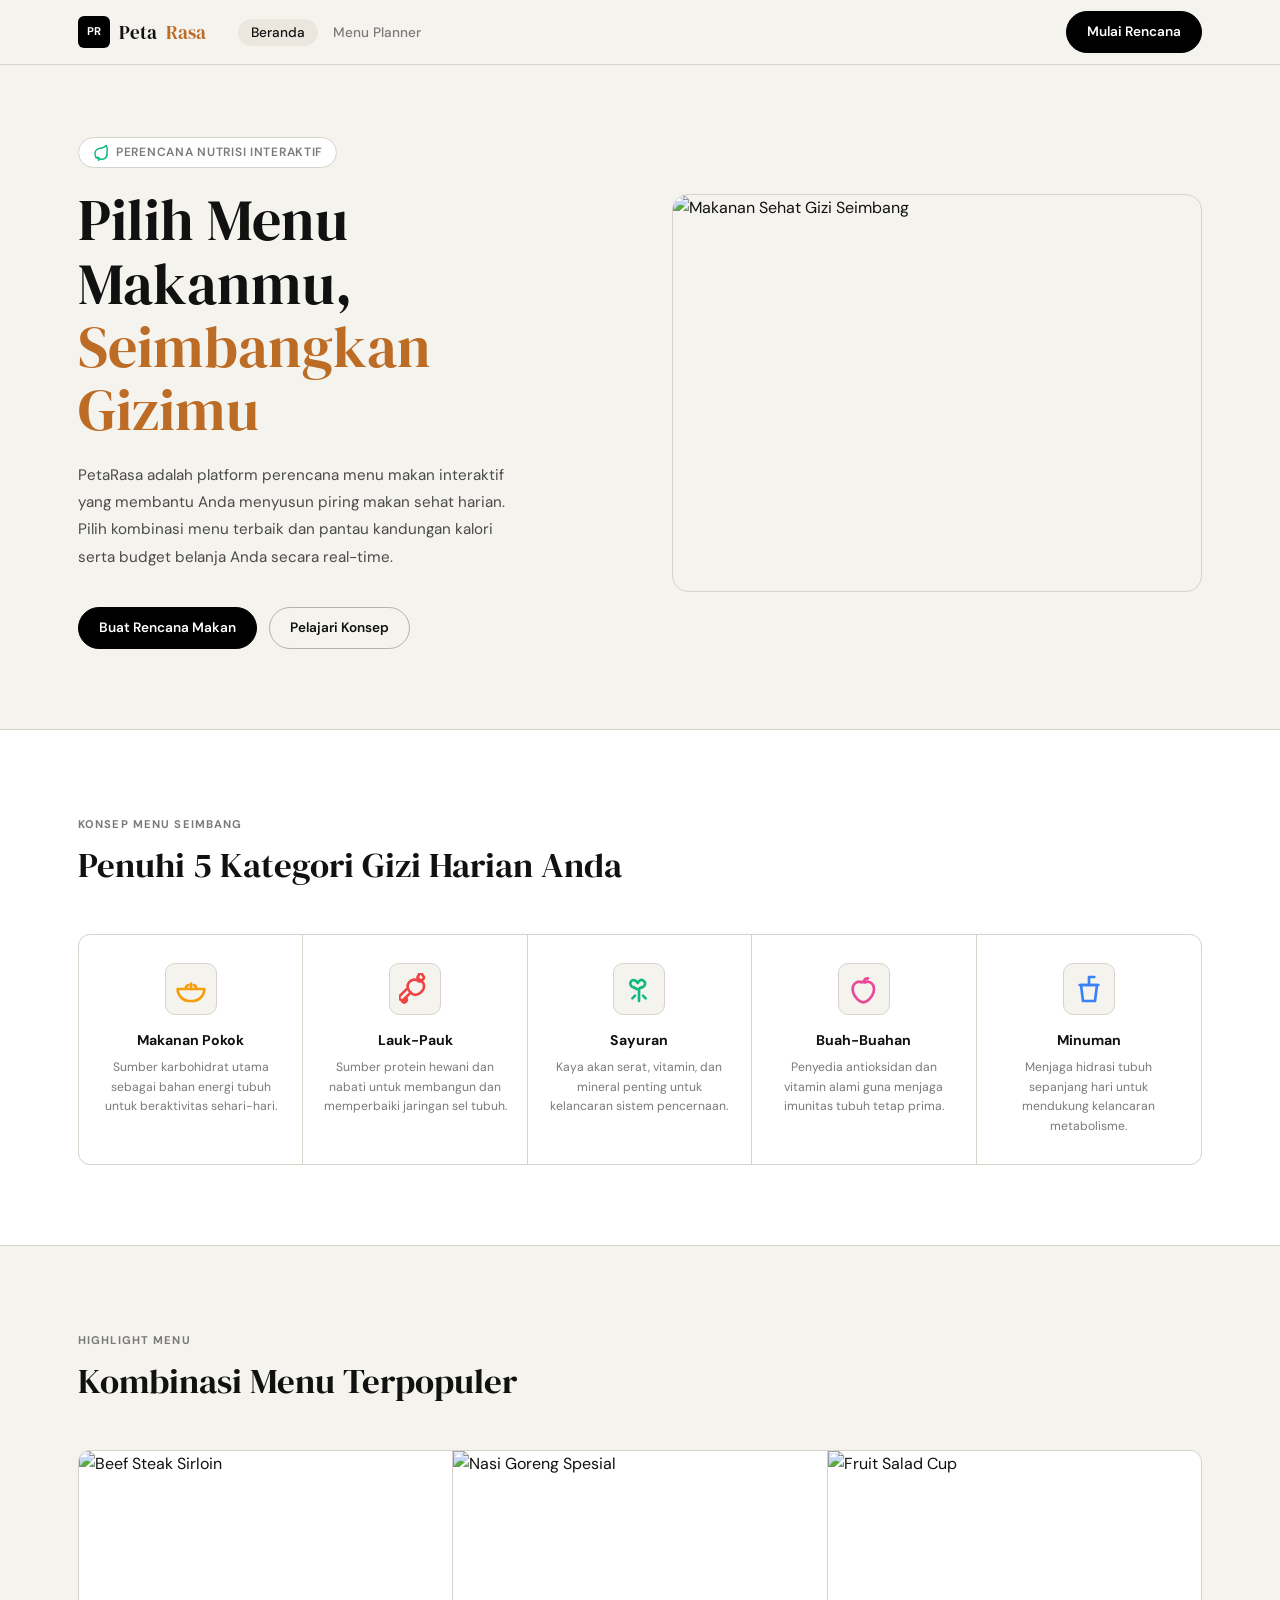
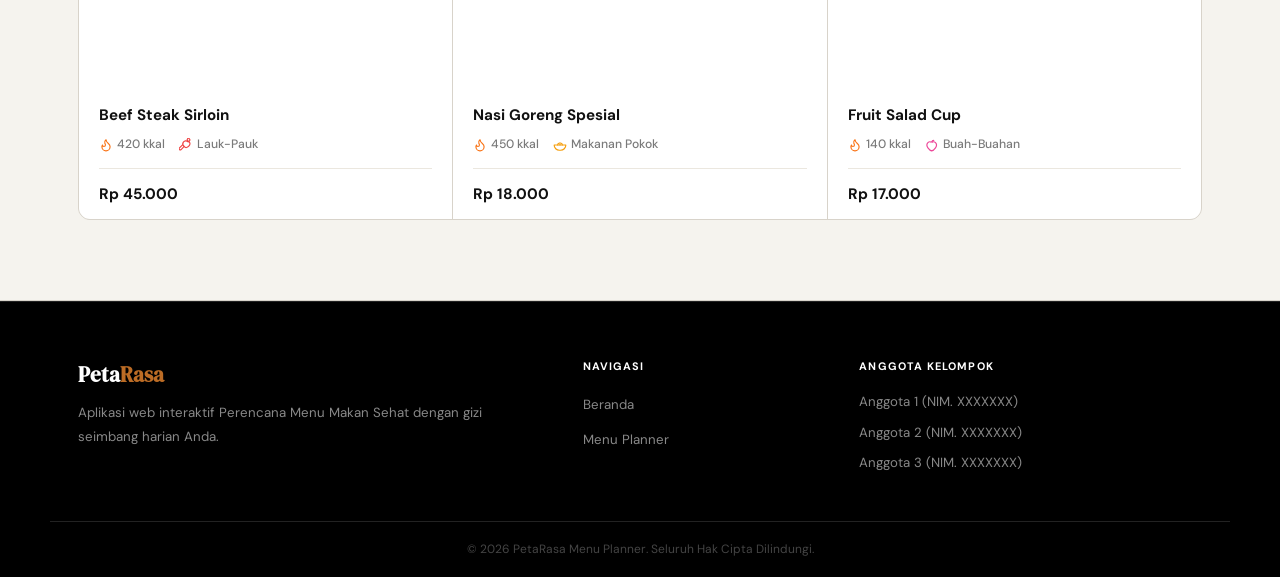
==== commit ce666ab0: "memisahkan dari satu halaman menjadi dua halaman" ====
--- a/index.html
+++ b/index.html
@@ -1,407 +1,498 @@
-<!DOCTYPE html>
+<!doctype html>
 <html lang="id">
-<head>
-  <meta charset="UTF-8">
-  <meta name="viewport" content="width=device-width, initial-scale=1.0">
-  <title>PetaRasa - Perencana Menu Makanan Gizi Seimbang</title>
-  <!-- Link ke CSS Eksternal (akan dikerjakan kemudian) -->
-  <link rel="stylesheet" href="style/style.css">
-</head>
-<body>
-
-  <!-- Navigation Bar -->
-  <header>
-    <nav class="container nav-container">
-      <a href="#" class="logo" id="logo-site">
-        <div class="logo-icon">PR</div>
-        Peta<span>Rasa</span>
-      </a>
-      <ul class="nav-links">
-        <li><a href="#" class="nav-link active">Beranda</a></li>
-        <li><a href="#planner-section" class="nav-link">Menu Planner</a></li>
-      </ul>
-      <a href="#planner-section" class="btn btn-primary btn-cta">Mulai Rencana</a>
-    </nav>
-  </header>
-
-  <main>
-    <!-- ================= LANDING PAGE SECTION ================= -->
-    <!-- Hero / Banner Section -->
-    <section class="hero" id="hero-section">
-      <div class="container hero-grid">
-        <div class="hero-content">
-          <div class="hero-tag">
-            <svg class="icon-svg tag-icon" xmlns="http://www.w3.org/2000/svg" width="18" height="18" viewBox="0 0 24 24" fill="none" stroke="currentColor" stroke-width="2" stroke-linecap="round" stroke-linejoin="round" style="vertical-align: middle; margin-right: 6px; color: #10b981;">
-              <path d="M11 20A7 7 0 0 1 9.8 6.1C15.5 5 17 4.48 19 2c1 2 2 3.5 1 9.8a7 7 0 0 1-9 8.2z"></path>
-              <path d="M9 22v-4H5"></path>
-            </svg> Perencana Nutrisi Interaktif
-          </div>
-          <h1 class="hero-title">Pilih Menu Makanmu, <span>Seimbangkan Gizimu</span></h1>
-          <p class="hero-description">
-            PetaRasa adalah platform perencana menu makan interaktif yang membantu Anda menyusun piring makan sehat harian. Pilih kombinasi menu terbaik dan pantau kandungan kalori serta budget belanja Anda secara real-time.
+  <head>
+    <meta charset="UTF-8" />
+    <meta name="viewport" content="width=device-width, initial-scale=1.0" />
+    <title>PetaRasa - Perencana Menu Makanan Gizi Seimbang</title>
+    <!-- Link ke CSS Eksternal (akan dikerjakan kemudian) -->
+    <link rel="stylesheet" href="style/style.css" />
+  </head>
+  <body>
+    <!-- Navigation Bar -->
+    <header>
+      <nav class="container nav-container">
+        <a href="#" class="logo" id="logo-site">
+          <div class="logo-icon">PR</div>
+          Peta<span>Rasa</span>
+        </a>
+        <ul class="nav-links">
+          <li><a href="./index.html" class="nav-link active">Beranda</a></li>
+          <li>
+            <a href="./menuplanner.html" class="nav-link">Menu Planner</a>
+          </li>
+        </ul>
+        <a href="./menuplanner.html" class="btn btn-primary btn-cta"
+          >Mulai Rencana</a
+        >
+      </nav>
+    </header>
+
+    <main>
+      <!-- ================= LANDING PAGE SECTION ================= -->
+      <!-- Hero / Banner Section -->
+      <section class="hero" id="hero-section">
+        <div class="container hero-grid">
+          <div class="hero-content">
+            <div class="hero-tag">
+              <svg
+                class="icon-svg tag-icon"
+                xmlns="http://www.w3.org/2000/svg"
+                width="18"
+                height="18"
+                viewBox="0 0 24 24"
+                fill="none"
+                stroke="currentColor"
+                stroke-width="2"
+                stroke-linecap="round"
+                stroke-linejoin="round"
+                style="
+                  vertical-align: middle;
+                  margin-right: 6px;
+                  color: #10b981;
+                "
+              >
+                <path
+                  d="M11 20A7 7 0 0 1 9.8 6.1C15.5 5 17 4.48 19 2c1 2 2 3.5 1 9.8a7 7 0 0 1-9 8.2z"
+                ></path>
+                <path d="M9 22v-4H5"></path>
+              </svg>
+              Perencana Nutrisi Interaktif
+            </div>
+            <h1 class="hero-title">
+              Pilih Menu Makanmu, <span>Seimbangkan Gizimu</span>
+            </h1>
+            <p class="hero-description">
+              PetaRasa adalah platform perencana menu makan interaktif yang
+              membantu Anda menyusun piring makan sehat harian. Pilih kombinasi
+              menu terbaik dan pantau kandungan kalori serta budget belanja Anda
+              secara real-time.
+            </p>
+            <div class="hero-actions">
+              <a href="#planner-section" class="btn btn-primary btn-cta"
+                >Buat Rencana Makan</a
+              >
+              <a href="#concept-section" class="btn btn-outline"
+                >Pelajari Konsep</a
+              >
+            </div>
+          </div>
+          <div class="hero-image-container">
+            <img
+              class="hero-img"
+              src="https://images.unsplash.com/photo-1546069901-ba9599a7e63c?w=600&q=80"
+              alt="Makanan Sehat Gizi Seimbang"
+            />
+          </div>
+        </div>
+      </section>
+
+      <!-- Concept Section -->
+      <section class="concept" id="concept-section">
+        <div class="container">
+          <div class="section-header">
+            <span class="section-subtitle">Konsep Menu Seimbang</span>
+            <h2 class="section-title">Penuhi 5 Kategori Gizi Harian Anda</h2>
+          </div>
+
+          <div class="concept-grid">
+            <div class="concept-card">
+              <div class="concept-icon">
+                <svg
+                  class="concept-icon-svg"
+                  xmlns="http://www.w3.org/2000/svg"
+                  width="32"
+                  height="32"
+                  viewBox="0 0 24 24"
+                  fill="none"
+                  stroke="currentColor"
+                  stroke-width="2"
+                  stroke-linecap="round"
+                  stroke-linejoin="round"
+                  style="color: #f59e0b"
+                >
+                  <path d="M2 12c0 5 4 9 9 9h2c5 0 9-4 9-9H2z"></path>
+                  <path d="M12 12v-4"></path>
+                  <path d="M8 12c0-2.5 2-3 2-3"></path>
+                  <path d="M16 12c0-2.5-2-3-2-3"></path>
+                </svg>
+              </div>
+              <h3>Makanan Pokok</h3>
+              <p>
+                Sumber karbohidrat utama sebagai bahan energi tubuh untuk
+                beraktivitas sehari-hari.
+              </p>
+            </div>
+            <div class="concept-card">
+              <div class="concept-icon">
+                <svg
+                  class="concept-icon-svg"
+                  xmlns="http://www.w3.org/2000/svg"
+                  width="32"
+                  height="32"
+                  viewBox="0 0 24 24"
+                  fill="none"
+                  stroke="currentColor"
+                  stroke-width="2"
+                  stroke-linecap="round"
+                  stroke-linejoin="round"
+                  style="color: #ef4444"
+                >
+                  <path
+                    d="M18 2c.8.8.8 2 0 2.8l-1.4 1.4-2.8-2.8L15.2.6C16 .2 17.2.2 18 2z"
+                  ></path>
+                  <path
+                    d="M15.2 6.4C13 4.2 9.5 4.5 7.5 7s-.8 5.7 1.4 7.9 5.4 1.9 7.9-.8 2.8-5.7.4-7.7z"
+                  ></path>
+                  <path
+                    d="M8.9 14.5L3.6 19.8c-.8.8-2 .8-2.8 0s-.8-2 0-2.8l5.3-5.3"
+                  ></path>
+                  <path
+                    d="M2.5 21.5c.8.8 2 .8 2.8 0s.8-2 0-2.8L2.5 21.5z"
+                  ></path>
+                </svg>
+              </div>
+              <h3>Lauk-Pauk</h3>
+              <p>
+                Sumber protein hewani dan nabati untuk membangun dan memperbaiki
+                jaringan sel tubuh.
+              </p>
+            </div>
+            <div class="concept-card">
+              <div class="concept-icon">
+                <svg
+                  class="concept-icon-svg"
+                  xmlns="http://www.w3.org/2000/svg"
+                  width="32"
+                  height="32"
+                  viewBox="0 0 24 24"
+                  fill="none"
+                  stroke="currentColor"
+                  stroke-width="2"
+                  stroke-linecap="round"
+                  stroke-linejoin="round"
+                  style="color: #10b981"
+                >
+                  <path
+                    d="M12 12V21M12 12c1.5-1.5 3-1 4-2.5s.5-3-1-4-3 .5-4 2c-1-1.5-2.5-2.5-4-2s-2 2.5-1 4 2.5 1 4 2.5z"
+                  ></path>
+                  <path d="M9 17l-2 2M15 17l2 2"></path>
+                </svg>
+              </div>
+              <h3>Sayuran</h3>
+              <p>
+                Kaya akan serat, vitamin, dan mineral penting untuk kelancaran
+                sistem pencernaan.
+              </p>
+            </div>
+            <div class="concept-card">
+              <div class="concept-icon">
+                <svg
+                  class="concept-icon-svg"
+                  xmlns="http://www.w3.org/2000/svg"
+                  width="32"
+                  height="32"
+                  viewBox="0 0 24 24"
+                  fill="none"
+                  stroke="currentColor"
+                  stroke-width="2"
+                  stroke-linecap="round"
+                  stroke-linejoin="round"
+                  style="color: #ec4899"
+                >
+                  <path
+                    d="M12 22c-3 0-5-2-7-5C3 14 3 10 5 8c1.5-1.5 3.5-2 5-1 1-.7 2-.7 3 0 1.5-1 3.5-.5 5 1 2 2 2 6 0 9-2 3-4 5-7 5z"
+                  ></path>
+                  <path d="M12 7c0-2 1-3 3-3"></path>
+                </svg>
+              </div>
+              <h3>Buah-Buahan</h3>
+              <p>
+                Penyedia antioksidan dan vitamin alami guna menjaga imunitas
+                tubuh tetap prima.
+              </p>
+            </div>
+            <div class="concept-card">
+              <div class="concept-icon">
+                <svg
+                  class="concept-icon-svg"
+                  xmlns="http://www.w3.org/2000/svg"
+                  width="32"
+                  height="32"
+                  viewBox="0 0 24 24"
+                  fill="none"
+                  stroke="currentColor"
+                  stroke-width="2"
+                  stroke-linecap="round"
+                  stroke-linejoin="round"
+                  style="color: #3b82f6"
+                >
+                  <path d="M6 9l1.5 12h9L18 9H6z"></path>
+                  <path d="M5 9h14"></path>
+                  <path d="M12 9V3h4"></path>
+                </svg>
+              </div>
+              <h3>Minuman</h3>
+              <p>
+                Menjaga hidrasi tubuh sepanjang hari untuk mendukung kelancaran
+                metabolisme.
+              </p>
+            </div>
+          </div>
+        </div>
+      </section>
+
+      <!-- Highlight Menu Favorit -->
+      <section class="favorites" id="favorites-section">
+        <div class="container">
+          <div class="section-header">
+            <span class="section-subtitle">Highlight Menu</span>
+            <h2 class="section-title">Kombinasi Menu Terpopuler</h2>
+          </div>
+
+          <div class="favorites-grid">
+            <!-- Card Favorit 1 -->
+            <div class="favorite-card">
+              <div class="fav-img-wrapper">
+                <img
+                  class="fav-img"
+                  src="https://images.unsplash.com/photo-1544025162-d76694265947?w=500&q=80"
+                  alt="Beef Steak Sirloin"
+                />
+                <span class="fav-tag">Premium Choice</span>
+              </div>
+              <div class="fav-body">
+                <h3>Beef Steak Sirloin</h3>
+                <div class="fav-nutrition">
+                  <span>
+                    <svg
+                      class="fav-icon-svg"
+                      xmlns="http://www.w3.org/2000/svg"
+                      width="14"
+                      height="14"
+                      viewBox="0 0 24 24"
+                      fill="none"
+                      stroke="currentColor"
+                      stroke-width="2"
+                      stroke-linecap="round"
+                      stroke-linejoin="round"
+                      style="
+                        vertical-align: middle;
+                        margin-right: 4px;
+                        color: #f97316;
+                      "
+                    >
+                      <path
+                        d="M8.5 14.5A2.5 2.5 0 0 0 11 12c0-1.38-.5-2-1-3-1.072-2.143-.224-4.054 2-6 .5 2.5 2 4.9 4 6.5 2 1.6 3 3.5 3 5.5a7 7 0 1 1-14 0c0-1.153.433-2.294 1-3a2.5 2.5 0 0 0 2.5 2.5z"
+                      ></path></svg
+                    >420 kkal
+                  </span>
+                  <span>
+                    <svg
+                      class="fav-icon-svg"
+                      xmlns="http://www.w3.org/2000/svg"
+                      width="14"
+                      height="14"
+                      viewBox="0 0 24 24"
+                      fill="none"
+                      stroke="currentColor"
+                      stroke-width="2"
+                      stroke-linecap="round"
+                      stroke-linejoin="round"
+                      style="
+                        vertical-align: middle;
+                        margin-right: 4px;
+                        color: #ef4444;
+                      "
+                    >
+                      <path
+                        d="M18 2c.8.8.8 2 0 2.8l-1.4 1.4-2.8-2.8L15.2.6C16 .2 17.2.2 18 2z"
+                      ></path>
+                      <path
+                        d="M15.2 6.4C13 4.2 9.5 4.5 7.5 7s-.8 5.7 1.4 7.9 5.4 1.9 7.9-.8 2.8-5.7.4-7.7z"
+                      ></path>
+                      <path
+                        d="M8.9 14.5L3.6 19.8c-.8.8-2 .8-2.8 0s-.8-2 0-2.8l5.3-5.3"
+                      ></path></svg
+                    >Lauk-Pauk
+                  </span>
+                </div>
+                <div class="fav-footer">
+                  <span class="fav-price">Rp 45.000</span>
+                </div>
+              </div>
+            </div>
+
+            <!-- Card Favorit 2 -->
+            <div class="favorite-card">
+              <div class="fav-img-wrapper">
+                <img
+                  class="fav-img"
+                  src="https://images.unsplash.com/photo-1512058564366-18510be2db19?w=500&q=80"
+                  alt="Nasi Goreng Spesial"
+                />
+                <span class="fav-tag">Indonesian Taste</span>
+              </div>
+              <div class="fav-body">
+                <h3>Nasi Goreng Spesial</h3>
+                <div class="fav-nutrition">
+                  <span>
+                    <svg
+                      class="fav-icon-svg"
+                      xmlns="http://www.w3.org/2000/svg"
+                      width="14"
+                      height="14"
+                      viewBox="0 0 24 24"
+                      fill="none"
+                      stroke="currentColor"
+                      stroke-width="2"
+                      stroke-linecap="round"
+                      stroke-linejoin="round"
+                      style="
+                        vertical-align: middle;
+                        margin-right: 4px;
+                        color: #f97316;
+                      "
+                    >
+                      <path
+                        d="M8.5 14.5A2.5 2.5 0 0 0 11 12c0-1.38-.5-2-1-3-1.072-2.143-.224-4.054 2-6 .5 2.5 2 4.9 4 6.5 2 1.6 3 3.5 3 5.5a7 7 0 1 1-14 0c0-1.153.433-2.294 1-3a2.5 2.5 0 0 0 2.5 2.5z"
+                      ></path></svg
+                    >450 kkal
+                  </span>
+                  <span>
+                    <svg
+                      class="fav-icon-svg"
+                      xmlns="http://www.w3.org/2000/svg"
+                      width="14"
+                      height="14"
+                      viewBox="0 0 24 24"
+                      fill="none"
+                      stroke="currentColor"
+                      stroke-width="2"
+                      stroke-linecap="round"
+                      stroke-linejoin="round"
+                      style="
+                        vertical-align: middle;
+                        margin-right: 4px;
+                        color: #f59e0b;
+                      "
+                    >
+                      <path d="M2 12c0 5 4 9 9 9h2c5 0 9-4 9-9H2z"></path>
+                      <path d="M12 12v-4"></path>
+                      <path d="M8 12c0-2.5 2-3 2-3"></path>
+                      <path d="M16 12c0-2.5-2-3-2-3"></path></svg
+                    >Makanan Pokok
+                  </span>
+                </div>
+                <div class="fav-footer">
+                  <span class="fav-price">Rp 18.000</span>
+                </div>
+              </div>
+            </div>
+
+            <!-- Card Favorit 3 -->
+            <div class="favorite-card">
+              <div class="fav-img-wrapper">
+                <img
+                  class="fav-img"
+                  src="https://images.unsplash.com/photo-1601004890684-d8cbf643f5f2?w=500&q=80"
+                  alt="Fruit Salad Cup"
+                />
+                <span class="fav-tag">Healthy Snack</span>
+              </div>
+              <div class="fav-body">
+                <h3>Fruit Salad Cup</h3>
+                <div class="fav-nutrition">
+                  <span>
+                    <svg
+                      class="fav-icon-svg"
+                      xmlns="http://www.w3.org/2000/svg"
+                      width="14"
+                      height="14"
+                      viewBox="0 0 24 24"
+                      fill="none"
+                      stroke="currentColor"
+                      stroke-width="2"
+                      stroke-linecap="round"
+                      stroke-linejoin="round"
+                      style="
+                        vertical-align: middle;
+                        margin-right: 4px;
+                        color: #f97316;
+                      "
+                    >
+                      <path
+                        d="M8.5 14.5A2.5 2.5 0 0 0 11 12c0-1.38-.5-2-1-3-1.072-2.143-.224-4.054 2-6 .5 2.5 2 4.9 4 6.5 2 1.6 3 3.5 3 5.5a7 7 0 1 1-14 0c0-1.153.433-2.294 1-3a2.5 2.5 0 0 0 2.5 2.5z"
+                      ></path></svg
+                    >140 kkal
+                  </span>
+                  <span>
+                    <svg
+                      class="fav-icon-svg"
+                      xmlns="http://www.w3.org/2000/svg"
+                      width="14"
+                      height="14"
+                      viewBox="0 0 24 24"
+                      fill="none"
+                      stroke="currentColor"
+                      stroke-width="2"
+                      stroke-linecap="round"
+                      stroke-linejoin="round"
+                      style="
+                        vertical-align: middle;
+                        margin-right: 4px;
+                        color: #ec4899;
+                      "
+                    >
+                      <path
+                        d="M12 22c-3 0-5-2-7-5C3 14 3 10 5 8c1.5-1.5 3.5-2 5-1 1-.7 2-.7 3 0 1.5-1 3.5-.5 5 1 2 2 2 6 0 9-2 3-4 5-7 5z"
+                      ></path>
+                      <path d="M12 7c0-2 1-3 3-3"></path></svg
+                    >Buah-Buahan
+                  </span>
+                </div>
+                <div class="fav-footer">
+                  <span class="fav-price">Rp 17.000</span>
+                </div>
+              </div>
+            </div>
+          </div>
+        </div>
+      </section>
+    </main>
+
+    <!-- Footer -->
+    <footer>
+      <div class="container footer-grid">
+        <div class="footer-brand">
+          <h3>Peta<span>Rasa</span></h3>
+          <p>
+            Aplikasi web interaktif Perencana Menu Makan Sehat dengan gizi
+            seimbang harian Anda.
           </p>
-          <div class="hero-actions">
-            <a href="#planner-section" class="btn btn-primary btn-cta">Buat Rencana Makan</a>
-            <a href="#concept-section" class="btn btn-outline">Pelajari Konsep</a>
-          </div>
-        </div>
-        <div class="hero-image-container">
-          <img class="hero-img" src="https://images.unsplash.com/photo-1546069901-ba9599a7e63c?w=600&q=80" alt="Makanan Sehat Gizi Seimbang">
+        </div>
+        <div class="footer-links">
+          <h4>Navigasi</h4>
+          <ul>
+            <li><a href="#">Beranda</a></li>
+            <li><a href="#planner-section">Menu Planner</a></li>
+          </ul>
+        </div>
+        <div class="footer-links">
+          <h4>Anggota Kelompok</h4>
+          <ul class="group-members">
+            <!-- Nama & NIM Anggota Kelompok -->
+            <li>Anggota 1 (NIM. XXXXXXX)</li>
+            <li>Anggota 2 (NIM. XXXXXXX)</li>
+            <li>Anggota 3 (NIM. XXXXXXX)</li>
+          </ul>
         </div>
       </div>
-    </section>
-
-    <!-- Concept Section -->
-    <section class="concept" id="concept-section">
-      <div class="container">
-        <div class="section-header">
-          <span class="section-subtitle">Konsep Menu Seimbang</span>
-          <h2 class="section-title">Penuhi 5 Kategori Gizi Harian Anda</h2>
-        </div>
-        
-        <div class="concept-grid">
-          <div class="concept-card">
-            <div class="concept-icon">
-              <svg class="concept-icon-svg" xmlns="http://www.w3.org/2000/svg" width="32" height="32" viewBox="0 0 24 24" fill="none" stroke="currentColor" stroke-width="2" stroke-linecap="round" stroke-linejoin="round" style="color: #f59e0b;">
-                <path d="M2 12c0 5 4 9 9 9h2c5 0 9-4 9-9H2z"></path>
-                <path d="M12 12v-4"></path>
-                <path d="M8 12c0-2.5 2-3 2-3"></path>
-                <path d="M16 12c0-2.5-2-3-2-3"></path>
-              </svg>
-            </div>
-            <h3>Makanan Pokok</h3>
-            <p>Sumber karbohidrat utama sebagai bahan energi tubuh untuk beraktivitas sehari-hari.</p>
-          </div>
-          <div class="concept-card">
-            <div class="concept-icon">
-              <svg class="concept-icon-svg" xmlns="http://www.w3.org/2000/svg" width="32" height="32" viewBox="0 0 24 24" fill="none" stroke="currentColor" stroke-width="2" stroke-linecap="round" stroke-linejoin="round" style="color: #ef4444;">
-                <path d="M18 2c.8.8.8 2 0 2.8l-1.4 1.4-2.8-2.8L15.2.6C16 .2 17.2.2 18 2z"></path>
-                <path d="M15.2 6.4C13 4.2 9.5 4.5 7.5 7s-.8 5.7 1.4 7.9 5.4 1.9 7.9-.8 2.8-5.7.4-7.7z"></path>
-                <path d="M8.9 14.5L3.6 19.8c-.8.8-2 .8-2.8 0s-.8-2 0-2.8l5.3-5.3"></path>
-                <path d="M2.5 21.5c.8.8 2 .8 2.8 0s.8-2 0-2.8L2.5 21.5z"></path>
-              </svg>
-            </div>
-            <h3>Lauk-Pauk</h3>
-            <p>Sumber protein hewani dan nabati untuk membangun dan memperbaiki jaringan sel tubuh.</p>
-          </div>
-          <div class="concept-card">
-            <div class="concept-icon">
-              <svg class="concept-icon-svg" xmlns="http://www.w3.org/2000/svg" width="32" height="32" viewBox="0 0 24 24" fill="none" stroke="currentColor" stroke-width="2" stroke-linecap="round" stroke-linejoin="round" style="color: #10b981;">
-                <path d="M12 12V21M12 12c1.5-1.5 3-1 4-2.5s.5-3-1-4-3 .5-4 2c-1-1.5-2.5-2.5-4-2s-2 2.5-1 4 2.5 1 4 2.5z"></path>
-                <path d="M9 17l-2 2M15 17l2 2"></path>
-              </svg>
-            </div>
-            <h3>Sayuran</h3>
-            <p>Kaya akan serat, vitamin, dan mineral penting untuk kelancaran sistem pencernaan.</p>
-          </div>
-          <div class="concept-card">
-            <div class="concept-icon">
-              <svg class="concept-icon-svg" xmlns="http://www.w3.org/2000/svg" width="32" height="32" viewBox="0 0 24 24" fill="none" stroke="currentColor" stroke-width="2" stroke-linecap="round" stroke-linejoin="round" style="color: #ec4899;">
-                <path d="M12 22c-3 0-5-2-7-5C3 14 3 10 5 8c1.5-1.5 3.5-2 5-1 1-.7 2-.7 3 0 1.5-1 3.5-.5 5 1 2 2 2 6 0 9-2 3-4 5-7 5z"></path>
-                <path d="M12 7c0-2 1-3 3-3"></path>
-              </svg>
-            </div>
-            <h3>Buah-Buahan</h3>
-            <p>Penyedia antioksidan dan vitamin alami guna menjaga imunitas tubuh tetap prima.</p>
-          </div>
-          <div class="concept-card">
-            <div class="concept-icon">
-              <svg class="concept-icon-svg" xmlns="http://www.w3.org/2000/svg" width="32" height="32" viewBox="0 0 24 24" fill="none" stroke="currentColor" stroke-width="2" stroke-linecap="round" stroke-linejoin="round" style="color: #3b82f6;">
-                <path d="M6 9l1.5 12h9L18 9H6z"></path>
-                <path d="M5 9h14"></path>
-                <path d="M12 9V3h4"></path>
-              </svg>
-            </div>
-            <h3>Minuman</h3>
-            <p>Menjaga hidrasi tubuh sepanjang hari untuk mendukung kelancaran metabolisme.</p>
-          </div>
-        </div>
+      <div class="container copyright">
+        <p>&copy; 2026 PetaRasa Menu Planner. Seluruh Hak Cipta Dilindungi.</p>
       </div>
-    </section>
-
-    <!-- Highlight Menu Favorit -->
-    <section class="favorites" id="favorites-section">
-      <div class="container">
-        <div class="section-header">
-          <span class="section-subtitle">Highlight Menu</span>
-          <h2 class="section-title">Kombinasi Menu Terpopuler</h2>
-        </div>
-        
-        <div class="favorites-grid">
-          <!-- Card Favorit 1 -->
-          <div class="favorite-card">
-            <div class="fav-img-wrapper">
-              <img class="fav-img" src="https://images.unsplash.com/photo-1544025162-d76694265947?w=500&q=80" alt="Beef Steak Sirloin">
-              <span class="fav-tag">Premium Choice</span>
-            </div>
-            <div class="fav-body">
-              <h3>Beef Steak Sirloin</h3>
-              <div class="fav-nutrition">
-                <span>
-                  <svg class="fav-icon-svg" xmlns="http://www.w3.org/2000/svg" width="14" height="14" viewBox="0 0 24 24" fill="none" stroke="currentColor" stroke-width="2" stroke-linecap="round" stroke-linejoin="round" style="vertical-align: middle; margin-right: 4px; color: #f97316;">
-                    <path d="M8.5 14.5A2.5 2.5 0 0 0 11 12c0-1.38-.5-2-1-3-1.072-2.143-.224-4.054 2-6 .5 2.5 2 4.9 4 6.5 2 1.6 3 3.5 3 5.5a7 7 0 1 1-14 0c0-1.153.433-2.294 1-3a2.5 2.5 0 0 0 2.5 2.5z"></path>
-                  </svg>420 kkal
-                </span>
-                <span>
-                  <svg class="fav-icon-svg" xmlns="http://www.w3.org/2000/svg" width="14" height="14" viewBox="0 0 24 24" fill="none" stroke="currentColor" stroke-width="2" stroke-linecap="round" stroke-linejoin="round" style="vertical-align: middle; margin-right: 4px; color: #ef4444;">
-                    <path d="M18 2c.8.8.8 2 0 2.8l-1.4 1.4-2.8-2.8L15.2.6C16 .2 17.2.2 18 2z"></path>
-                    <path d="M15.2 6.4C13 4.2 9.5 4.5 7.5 7s-.8 5.7 1.4 7.9 5.4 1.9 7.9-.8 2.8-5.7.4-7.7z"></path>
-                    <path d="M8.9 14.5L3.6 19.8c-.8.8-2 .8-2.8 0s-.8-2 0-2.8l5.3-5.3"></path>
-                  </svg>Lauk-Pauk
-                </span>
-              </div>
-              <div class="fav-footer">
-                <span class="fav-price">Rp 45.000</span>
-              </div>
-            </div>
-          </div>
-
-          <!-- Card Favorit 2 -->
-          <div class="favorite-card">
-            <div class="fav-img-wrapper">
-              <img class="fav-img" src="https://images.unsplash.com/photo-1512058564366-18510be2db19?w=500&q=80" alt="Nasi Goreng Spesial">
-              <span class="fav-tag">Indonesian Taste</span>
-            </div>
-            <div class="fav-body">
-              <h3>Nasi Goreng Spesial</h3>
-              <div class="fav-nutrition">
-                <span>
-                  <svg class="fav-icon-svg" xmlns="http://www.w3.org/2000/svg" width="14" height="14" viewBox="0 0 24 24" fill="none" stroke="currentColor" stroke-width="2" stroke-linecap="round" stroke-linejoin="round" style="vertical-align: middle; margin-right: 4px; color: #f97316;">
-                    <path d="M8.5 14.5A2.5 2.5 0 0 0 11 12c0-1.38-.5-2-1-3-1.072-2.143-.224-4.054 2-6 .5 2.5 2 4.9 4 6.5 2 1.6 3 3.5 3 5.5a7 7 0 1 1-14 0c0-1.153.433-2.294 1-3a2.5 2.5 0 0 0 2.5 2.5z"></path>
-                  </svg>450 kkal
-                </span>
-                <span>
-                  <svg class="fav-icon-svg" xmlns="http://www.w3.org/2000/svg" width="14" height="14" viewBox="0 0 24 24" fill="none" stroke="currentColor" stroke-width="2" stroke-linecap="round" stroke-linejoin="round" style="vertical-align: middle; margin-right: 4px; color: #f59e0b;">
-                    <path d="M2 12c0 5 4 9 9 9h2c5 0 9-4 9-9H2z"></path>
-                    <path d="M12 12v-4"></path>
-                    <path d="M8 12c0-2.5 2-3 2-3"></path>
-                    <path d="M16 12c0-2.5-2-3-2-3"></path>
-                  </svg>Makanan Pokok
-                </span>
-              </div>
-              <div class="fav-footer">
-                <span class="fav-price">Rp 18.000</span>
-              </div>
-            </div>
-          </div>
-
-          <!-- Card Favorit 3 -->
-          <div class="favorite-card">
-            <div class="fav-img-wrapper">
-              <img class="fav-img" src="https://images.unsplash.com/photo-1601004890684-d8cbf643f5f2?w=500&q=80" alt="Fruit Salad Cup">
-              <span class="fav-tag">Healthy Snack</span>
-            </div>
-            <div class="fav-body">
-              <h3>Fruit Salad Cup</h3>
-              <div class="fav-nutrition">
-                <span>
-                  <svg class="fav-icon-svg" xmlns="http://www.w3.org/2000/svg" width="14" height="14" viewBox="0 0 24 24" fill="none" stroke="currentColor" stroke-width="2" stroke-linecap="round" stroke-linejoin="round" style="vertical-align: middle; margin-right: 4px; color: #f97316;">
-                    <path d="M8.5 14.5A2.5 2.5 0 0 0 11 12c0-1.38-.5-2-1-3-1.072-2.143-.224-4.054 2-6 .5 2.5 2 4.9 4 6.5 2 1.6 3 3.5 3 5.5a7 7 0 1 1-14 0c0-1.153.433-2.294 1-3a2.5 2.5 0 0 0 2.5 2.5z"></path>
-                  </svg>140 kkal
-                </span>
-                <span>
-                  <svg class="fav-icon-svg" xmlns="http://www.w3.org/2000/svg" width="14" height="14" viewBox="0 0 24 24" fill="none" stroke="currentColor" stroke-width="2" stroke-linecap="round" stroke-linejoin="round" style="vertical-align: middle; margin-right: 4px; color: #ec4899;">
-                    <path d="M12 22c-3 0-5-2-7-5C3 14 3 10 5 8c1.5-1.5 3.5-2 5-1 1-.7 2-.7 3 0 1.5-1 3.5-.5 5 1 2 2 2 6 0 9-2 3-4 5-7 5z"></path>
-                    <path d="M12 7c0-2 1-3 3-3"></path>
-                  </svg>Buah-Buahan
-                </span>
-              </div>
-              <div class="fav-footer">
-                <span class="fav-price">Rp 17.000</span>
-              </div>
-            </div>
-          </div>
-        </div>
-      </div>
-    </section>
-
-    <!-- ================= PLANNER APPLICATION SECTION ================= -->
-    <section class="planner-section" id="planner-section">
-      <div class="container">
-        <div class="section-header">
-          <span class="section-subtitle">Aplikasi Utama</span>
-          <h2 class="section-title">Atur Menu Makan Seimbangmu</h2>
-        </div>
-
-        <div class="planner-layout">
-          
-          <!-- Bagian Kiri: Tabel Menu Makanan -->
-          <div class="menu-table-panel">
-            <div class="panel-title-container">
-              <h3 class="panel-title">Daftar Menu Tersedia</h3>
-              
-              <!-- Filter Kategori Kustom -->
-              <div class="filter-bar">
-                <button class="filter-btn active" data-filter="all">Semua</button>
-                <button class="filter-btn" data-filter="Makanan Pokok">Makanan Pokok</button>
-                <button class="filter-btn" data-filter="Lauk-Pauk">Lauk-Pauk</button>
-                <button class="filter-btn" data-filter="Sayur">Sayur</button>
-                <button class="filter-btn" data-filter="Buah">Buah</button>
-                <button class="filter-btn" data-filter="Minuman">Minuman</button>
-              </div>
-            </div>
-
-            <!-- Tabel Menu Utama -->
-            <div class="table-responsive">
-              <table id="menu-table">
-                <thead>
-                  <tr>
-                    <th>Gambar</th>
-                    <th>Nama Menu</th>
-                    <th>Kategori</th>
-                    <th>Kalori</th>
-                    <th>Harga</th>
-                    <th>Pilih</th>
-                  </tr>
-                </thead>
-                <tbody id="menu-table-body">
-                  <!-- JS DOM Manipulation akan menyisipkan 26 baris menu di sini secara dinamis -->
-                  <!-- Baris akan dibuat menyerupai:
-                  <tr>
-                    <td class="col-img"><img src="..." alt="..."></td>
-                    <td class="col-name">Nasi Putih</td>
-                    <td class="col-category"><span class="badge">Makanan Pokok</span></td>
-                    <td class="col-calories">180 kkal</td>
-                    <td class="col-price">Rp 5.000</td>
-                    <td class="col-select"><input type="checkbox"></td>
-                  </tr>
-                  -->
-                </tbody>
-              </table>
-            </div>
-          </div>
-
-          <!-- Bagian Kanan: Panel Hasil (Sidebar) -->
-          <div class="planner-sidebar-panel">
-            
-            <!-- Plate Visualization Card -->
-            <div class="plate-card" id="plate-visualization">
-              <!-- Empty State inside Plate -->
-              <div id="plate-empty-state" class="plate-empty">
-                <div class="plate-empty-icon">
-                  <svg class="empty-icon-svg" xmlns="http://www.w3.org/2000/svg" width="36" height="36" viewBox="0 0 24 24" fill="none" stroke="currentColor" stroke-width="1.5" stroke-linecap="round" stroke-linejoin="round" style="color: #9ca3af;">
-                    <path d="M3 2v7c0 1.1.9 2 2 2h4a2 2 0 0 0 2-2V2"></path>
-                    <line x1="7" y1="2" x2="7" y2="12"></line>
-                    <line x1="21" y1="2" x2="21" y2="22"></line>
-                    <path d="M21 2c-1.5 0-3 1.5-3 3v5c0 1.5 1.5 3 3 3V2z"></path>
-                    <line x1="11" y1="12" x2="11" y2="22"></line>
-                    <line x1="7" y1="12" x2="7" y2="22"></line>
-                  </svg>
-                </div>
-                <p class="plate-empty-text">
-                  Piring Makanmu Kosong<br>
-                  <span>Pilih menu sehat di kiri</span>
-                </p>
-              </div>
-
-              <!-- Container for food illustrations -->
-              <div id="plate-food-container" class="plate-food-container"></div>
-            </div>
-
-            <!-- Details Summary Card -->
-            <div class="sidebar-card" id="planner-summary">
-              
-              <!-- Real-time Result Panel -->
-              <div class="planner-realtime-data" style="display: block;">
-                
-                <!-- Hasil Kalkulasi Angka -->
-                <div class="summary-row">
-                  <span class="summary-label">Total Kalori</span>
-                  <span class="summary-value" id="total-calories">0 kkal</span>
-                </div>
-                <div class="summary-row">
-                  <span class="summary-label">Total Harga</span>
-                  <span class="summary-value" id="total-price">Rp 0</span>
-                </div>
-
-                <!-- Daftar Menu Terpilih -->
-                <div class="selected-menu-list-section">
-                  <h4 class="selected-menu-list-title">Daftar Menu Terpilih</h4>
-                  <ul id="selected-menu-list" class="selected-menu-list">
-                    <!-- JS akan menyisipkan list makanan terpilih di sini secara dinamis -->
-                  </ul>
-                </div>
-
-                <!-- Checklist Pemenuhan Kategori Gizi -->
-                <div class="checklist-section">
-                  <h4 class="checklist-title">Keterpenuhan Kategori Gizi</h4>
-                  <div class="checklist-grid">
-                    
-                    <div class="chk-item" id="chk-pokok">
-                      <div class="chk-indicator"></div>
-                      <span class="chk-label">Makanan Pokok</span>
-                    </div>
-                    
-                    <div class="chk-item" id="chk-lauk">
-                      <div class="chk-indicator"></div>
-                      <span class="chk-label">Lauk-Pauk</span>
-                    </div>
-                    
-                    <div class="chk-item" id="chk-sayur">
-                      <div class="chk-indicator"></div>
-                      <span class="chk-label">Sayur</span>
-                    </div>
-                    
-                    <div class="chk-item" id="chk-buah">
-                      <div class="chk-indicator"></div>
-                      <span class="chk-label">Buah</span>
-                    </div>
-                    
-                    <div class="chk-item" id="chk-minuman">
-                      <div class="chk-indicator"></div>
-                      <span class="chk-label">Minuman</span>
-                    </div>
-
-                  </div>
-                </div>
-
-              </div>
-            </div>
-
-            <!-- Dynamic Badge "Menu Seimbang!" (Hanya muncul jika kelima kategori terpenuhi) -->
-            <div id="balanced-menu-badge">
-              <svg class="badge-icon-svg" xmlns="http://www.w3.org/2000/svg" width="16" height="16" viewBox="0 0 24 24" fill="none" stroke="currentColor" stroke-width="2" stroke-linecap="round" stroke-linejoin="round" style="vertical-align: middle; margin-right: 6px; color: #f59e0b;">
-                <polygon points="12 2 15.09 8.26 22 9.27 17 14.14 18.18 21.02 12 17.77 5.82 21.02 7 14.14 2 9.27 8.91 8.26 12 2"></polygon>
-              </svg>Menu Seimbang!
-            </div>
-            
-          </div>
-
-        </div>
-      </div>
-    </section>
-  </main>
-
-  <!-- Footer -->
-  <footer>
-    <div class="container footer-grid">
-      <div class="footer-brand">
-        <h3>Peta<span>Rasa</span></h3>
-        <p>Aplikasi web interaktif Perencana Menu Makan Sehat dengan gizi seimbang harian Anda.</p>
-      </div>
-      <div class="footer-links">
-        <h4>Navigasi</h4>
-        <ul>
-          <li><a href="#">Beranda</a></li>
-          <li><a href="#planner-section">Menu Planner</a></li>
-        </ul>
-      </div>
-      <div class="footer-links">
-        <h4>Anggota Kelompok</h4>
-        <ul class="group-members">
-          <!-- Nama & NIM Anggota Kelompok -->
-          <li>Anggota 1 (NIM. XXXXXXX)</li>
-          <li>Anggota 2 (NIM. XXXXXXX)</li>
-          <li>Anggota 3 (NIM. XXXXXXX)</li>
-        </ul>
-      </div>
-    </div>
-    <div class="container copyright">
-      <p>&copy; 2026 PetaRasa Menu Planner. Seluruh Hak Cipta Dilindungi.</p>
-    </div>
-  </footer>
-
-  <!-- Script JS Eksternal (akan dikerjakan kemudian) -->
-  <script src="script/script.js"></script>
-</body>
+    </footer>
+
+    <!-- Script JS Eksternal (akan dikerjakan kemudian) -->
+    <script src="script/script.js"></script>
+  </body>
 </html>
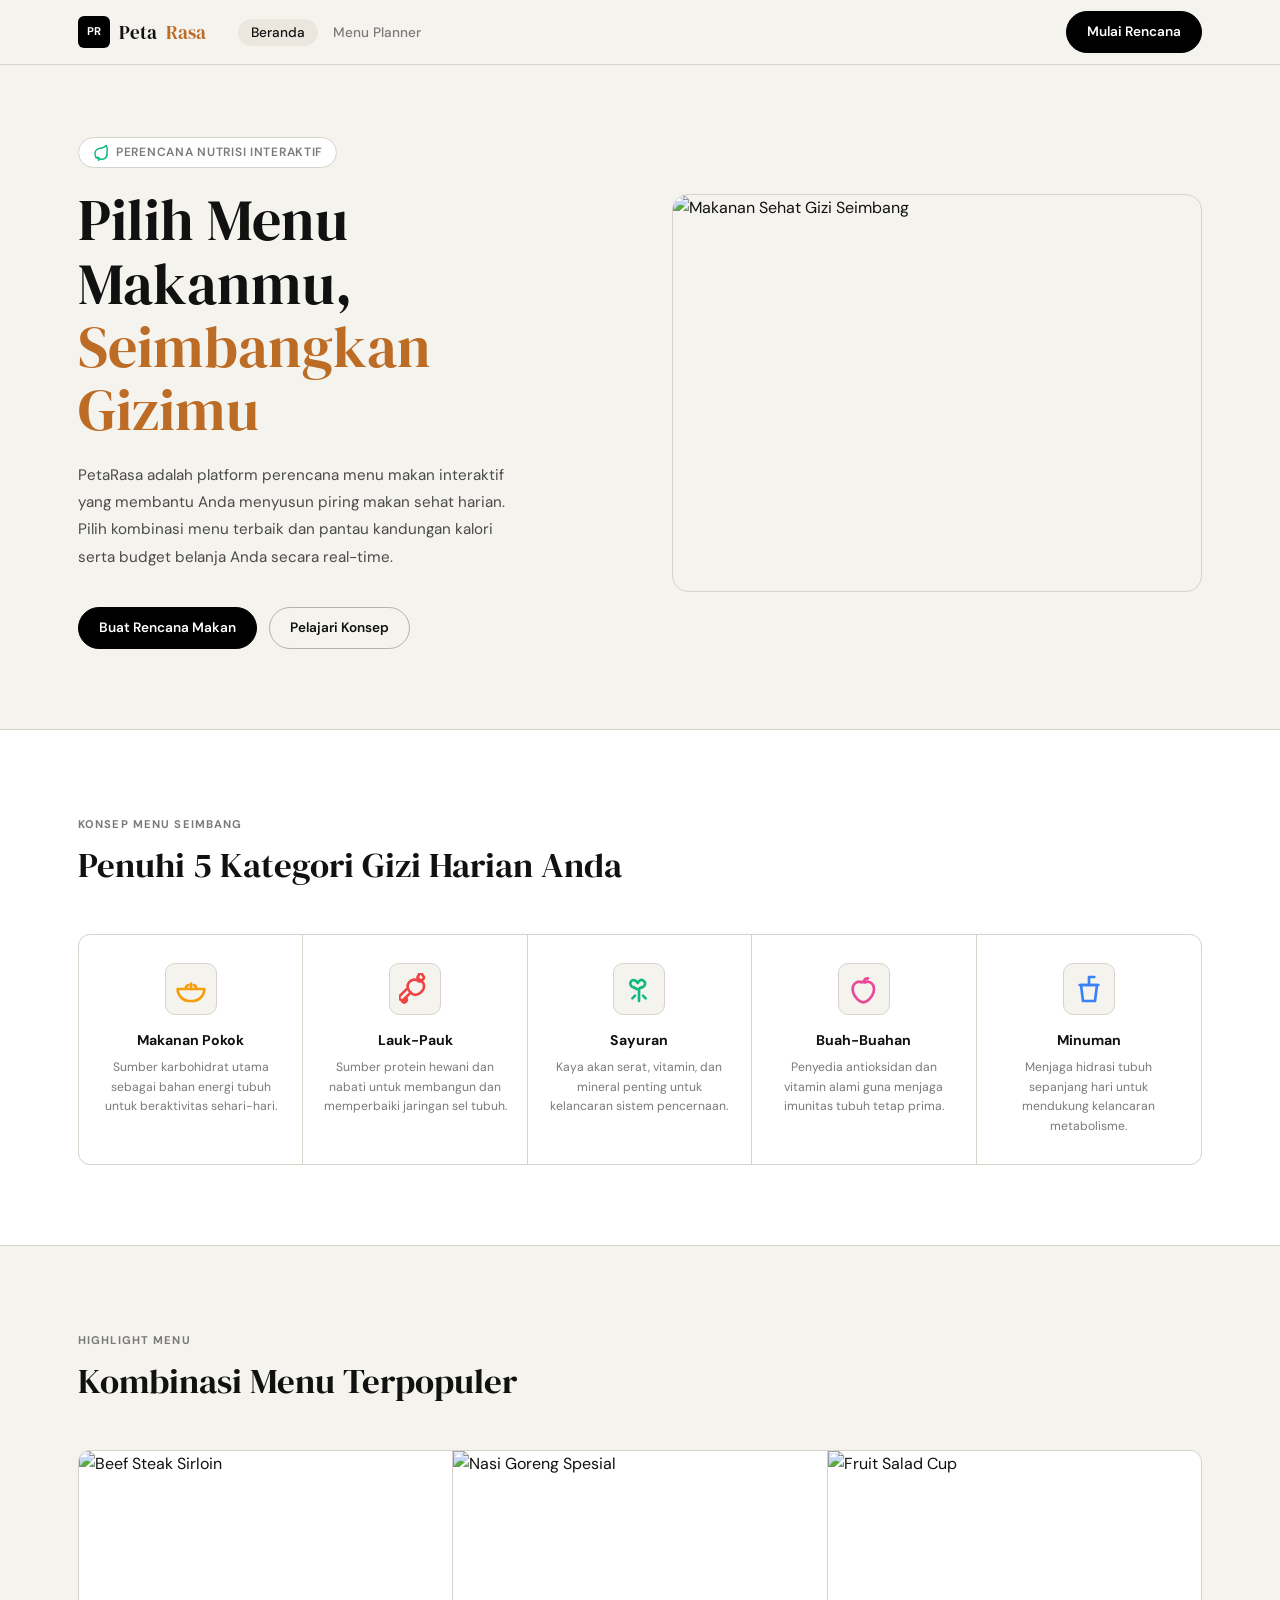
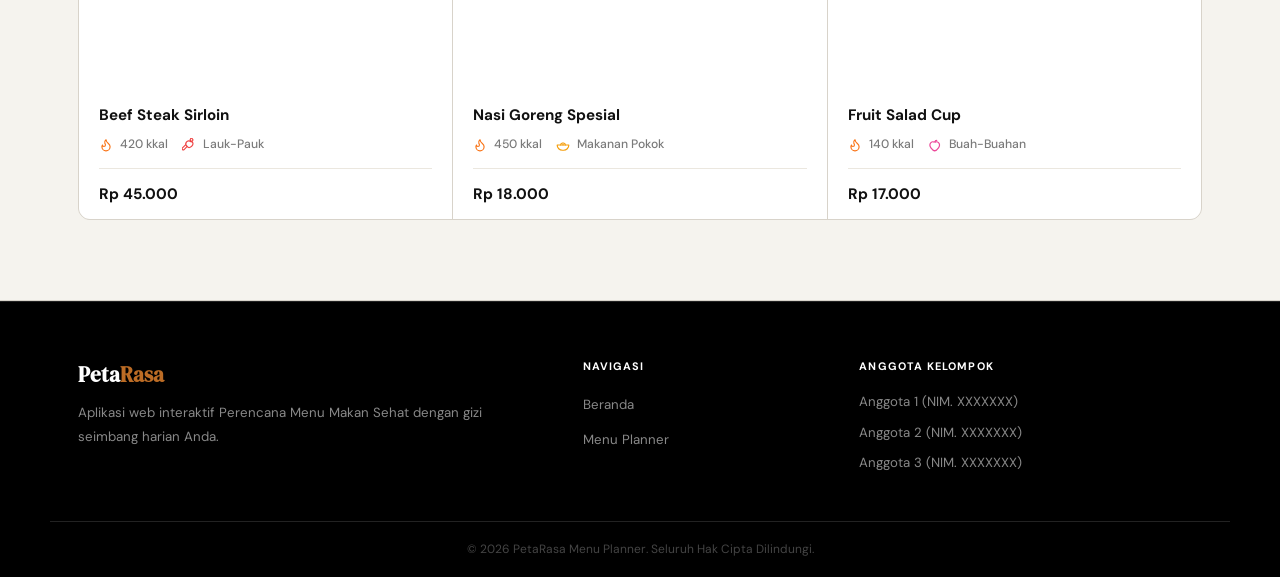
==== commit 955fda39: "update gambar" ====
--- a/index.html
+++ b/index.html
@@ -283,8 +283,9 @@
                     >
                       <path
                         d="M8.5 14.5A2.5 2.5 0 0 0 11 12c0-1.38-.5-2-1-3-1.072-2.143-.224-4.054 2-6 .5 2.5 2 4.9 4 6.5 2 1.6 3 3.5 3 5.5a7 7 0 1 1-14 0c0-1.153.433-2.294 1-3a2.5 2.5 0 0 0 2.5 2.5z"
-                      ></path></svg
-                    >420 kkal
+                      ></path>
+                    </svg>
+                    420 kkal
                   </span>
                   <span>
                     <svg
@@ -312,8 +313,8 @@
                       ></path>
                       <path
                         d="M8.9 14.5L3.6 19.8c-.8.8-2 .8-2.8 0s-.8-2 0-2.8l5.3-5.3"
-                      ></path></svg
-                    >Lauk-Pauk
+                      ></path></svg>
+                    Lauk-Pauk
                   </span>
                 </div>
                 <div class="fav-footer">
@@ -355,8 +356,8 @@
                     >
                       <path
                         d="M8.5 14.5A2.5 2.5 0 0 0 11 12c0-1.38-.5-2-1-3-1.072-2.143-.224-4.054 2-6 .5 2.5 2 4.9 4 6.5 2 1.6 3 3.5 3 5.5a7 7 0 1 1-14 0c0-1.153.433-2.294 1-3a2.5 2.5 0 0 0 2.5 2.5z"
-                      ></path></svg
-                    >450 kkal
+                      ></path></svg>
+                    450 kkal
                   </span>
                   <span>
                     <svg
@@ -379,8 +380,9 @@
                       <path d="M2 12c0 5 4 9 9 9h2c5 0 9-4 9-9H2z"></path>
                       <path d="M12 12v-4"></path>
                       <path d="M8 12c0-2.5 2-3 2-3"></path>
-                      <path d="M16 12c0-2.5-2-3-2-3"></path></svg
-                    >Makanan Pokok
+                      <path d="M16 12c0-2.5-2-3-2-3"></path>
+                    </svg>
+                    Makanan Pokok
                   </span>
                 </div>
                 <div class="fav-footer">
@@ -394,7 +396,7 @@
               <div class="fav-img-wrapper">
                 <img
                   class="fav-img"
-                  src="https://images.unsplash.com/photo-1601004890684-d8cbf643f5f2?w=500&q=80"
+                  src="https://encrypted-tbn0.gstatic.com/images?q=tbn:ANd9GcQ1qmV-dniGnFg1TxhDyq6AIwy2mulMeDJi457LZGBaPYHKyzgNKE3iU2XGm3eVsyJ6gx63MOCqgC4I17zXicY6_meGjVAyRLaA3PkkzTwf&s=10"
                   alt="Fruit Salad Cup"
                 />
                 <span class="fav-tag">Healthy Snack</span>
@@ -418,12 +420,12 @@
                         vertical-align: middle;
                         margin-right: 4px;
                         color: #f97316;
-                      "
-                    >
+                      ">
                       <path
                         d="M8.5 14.5A2.5 2.5 0 0 0 11 12c0-1.38-.5-2-1-3-1.072-2.143-.224-4.054 2-6 .5 2.5 2 4.9 4 6.5 2 1.6 3 3.5 3 5.5a7 7 0 1 1-14 0c0-1.153.433-2.294 1-3a2.5 2.5 0 0 0 2.5 2.5z"
-                      ></path></svg
-                    >140 kkal
+                      ></path>
+                    </svg>
+                    140 kkal
                   </span>
                   <span>
                     <svg
@@ -446,8 +448,8 @@
                       <path
                         d="M12 22c-3 0-5-2-7-5C3 14 3 10 5 8c1.5-1.5 3.5-2 5-1 1-.7 2-.7 3 0 1.5-1 3.5-.5 5 1 2 2 2 6 0 9-2 3-4 5-7 5z"
                       ></path>
-                      <path d="M12 7c0-2 1-3 3-3"></path></svg
-                    >Buah-Buahan
+                      <path d="M12 7c0-2 1-3 3-3"></path></svg>
+                    Buah-Buahan
                   </span>
                 </div>
                 <div class="fav-footer">
@@ -474,7 +476,7 @@
           <h4>Navigasi</h4>
           <ul>
             <li><a href="#">Beranda</a></li>
-            <li><a href="#planner-section">Menu Planner</a></li>
+            <li><a href="./menuplanner.html">Menu Planner</a></li>
           </ul>
         </div>
         <div class="footer-links">
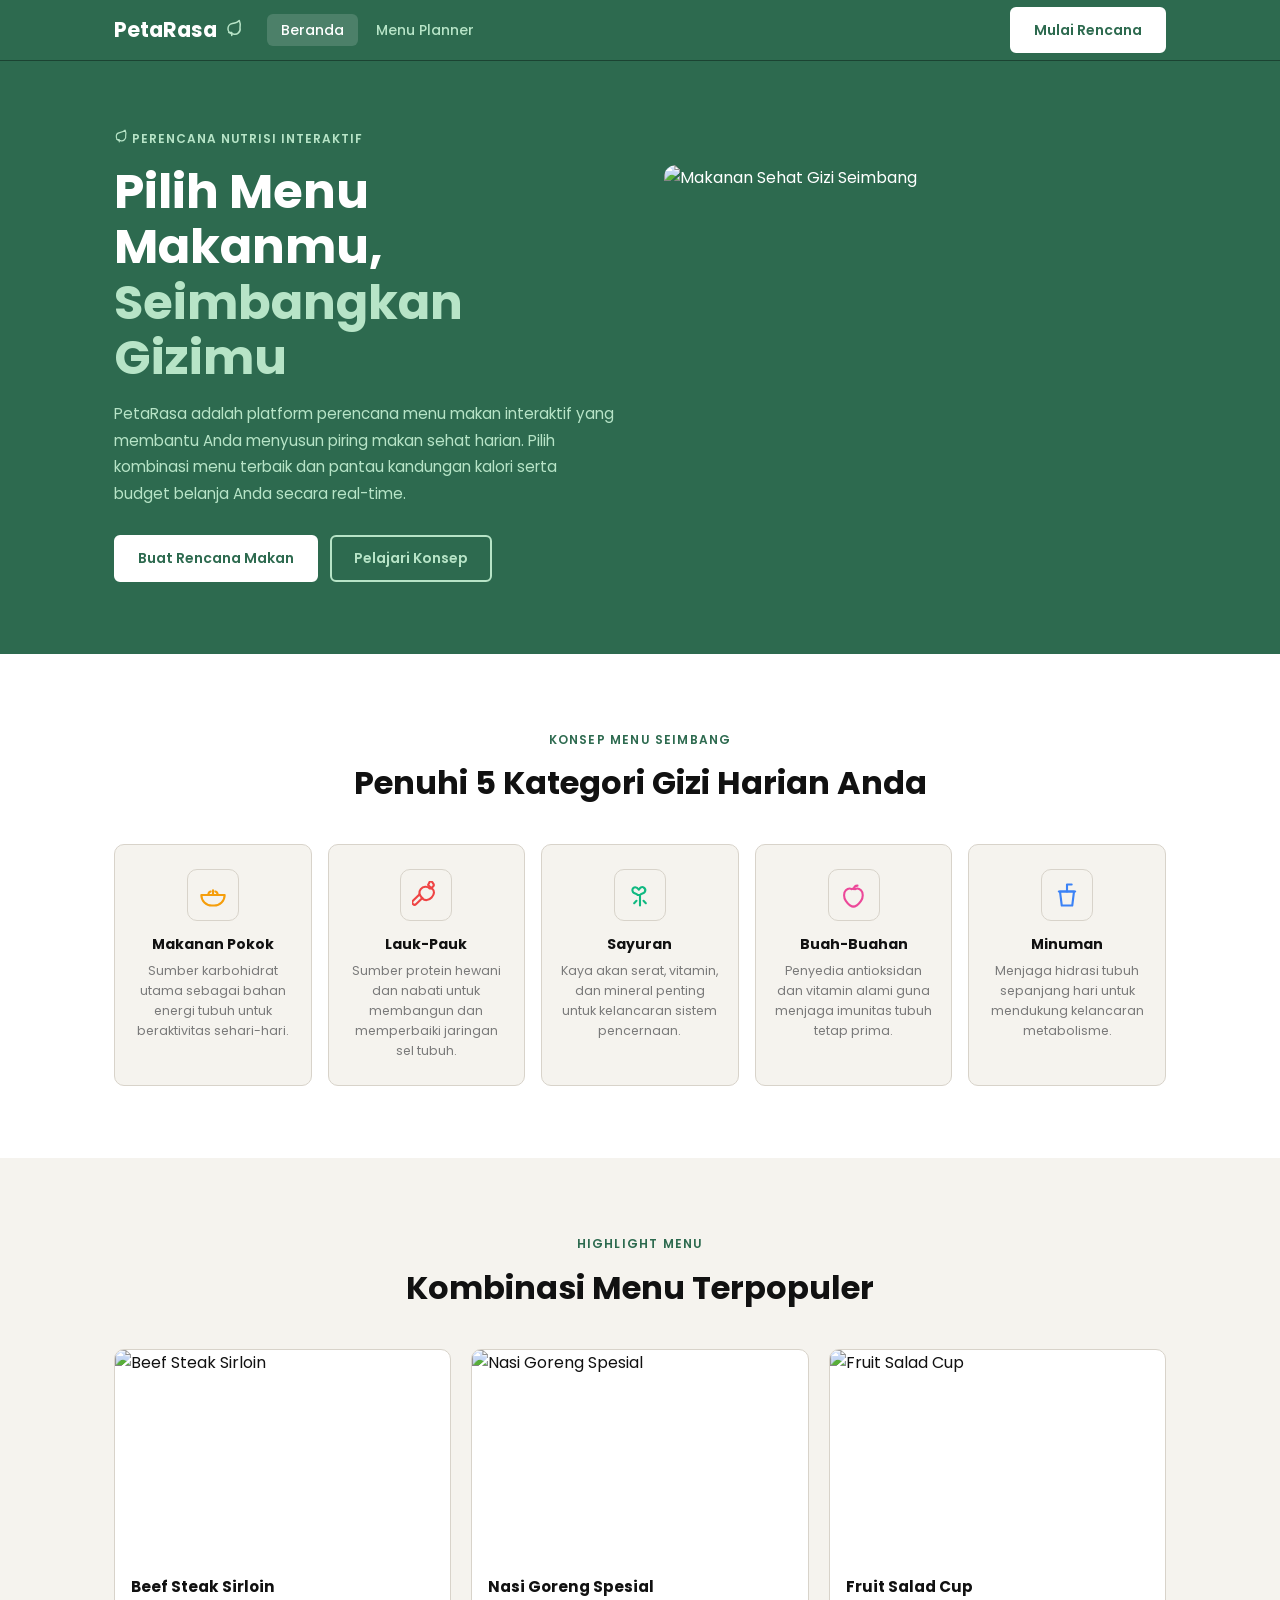
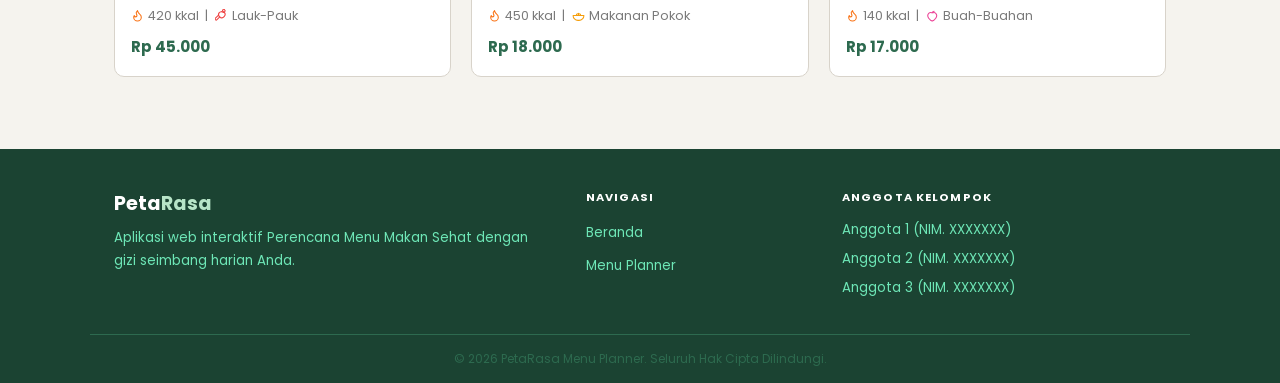
==== commit 1ce1fe84: "simplyfy code" ====
--- a/index.html
+++ b/index.html
@@ -4,58 +4,36 @@
     <meta charset="UTF-8" />
     <meta name="viewport" content="width=device-width, initial-scale=1.0" />
     <title>PetaRasa - Perencana Menu Makanan Gizi Seimbang</title>
-    <!-- Link ke CSS Eksternal (akan dikerjakan kemudian) -->
+    <meta name="description" content="PetaRasa adalah aplikasi web interaktif perencana menu makan sehat bergizi seimbang harian." />
     <link rel="stylesheet" href="style/style.css" />
   </head>
   <body>
+
     <!-- Navigation Bar -->
     <header>
       <nav class="container nav-container">
-        <a href="#" class="logo" id="logo-site">
-          <div class="logo-icon">PR</div>
-          Peta<span>Rasa</span>
+        <a href="./index.html" class="logo" id="logo-site">
+          PetaRasa
+          <span>
+            <svg xmlns="http://www.w3.org/2000/svg" width="18" height="18" viewBox="0 0 24 24" fill="none" stroke="currentColor" stroke-width="2" stroke-linecap="round" stroke-linejoin="round"><path d="M11 20A7 7 0 0 1 9.8 6.1C15.5 5 17 4.48 19 2c1 2 2 3.5 1 9.8a7 7 0 0 1-9 8.2z"/><path d="M9 22v-4H5"/></svg>
+          </span>
         </a>
         <ul class="nav-links">
           <li><a href="./index.html" class="nav-link active">Beranda</a></li>
-          <li>
-            <a href="./menuplanner.html" class="nav-link">Menu Planner</a>
-          </li>
+          <li><a href="./menuplanner.html" class="nav-link">Menu Planner</a></li>
         </ul>
-        <a href="./menuplanner.html" class="btn btn-primary btn-cta"
-          >Mulai Rencana</a
-        >
+        <a href="./menuplanner.html" class="btn btn-white btn-cta">Mulai Rencana</a>
       </nav>
     </header>
 
     <main>
-      <!-- ================= LANDING PAGE SECTION ================= -->
+
       <!-- Hero / Banner Section -->
       <section class="hero" id="hero-section">
         <div class="container hero-grid">
           <div class="hero-content">
             <div class="hero-tag">
-              <svg
-                class="icon-svg tag-icon"
-                xmlns="http://www.w3.org/2000/svg"
-                width="18"
-                height="18"
-                viewBox="0 0 24 24"
-                fill="none"
-                stroke="currentColor"
-                stroke-width="2"
-                stroke-linecap="round"
-                stroke-linejoin="round"
-                style="
-                  vertical-align: middle;
-                  margin-right: 6px;
-                  color: #10b981;
-                "
-              >
-                <path
-                  d="M11 20A7 7 0 0 1 9.8 6.1C15.5 5 17 4.48 19 2c1 2 2 3.5 1 9.8a7 7 0 0 1-9 8.2z"
-                ></path>
-                <path d="M9 22v-4H5"></path>
-              </svg>
+              <svg xmlns="http://www.w3.org/2000/svg" width="14" height="14" viewBox="0 0 24 24" fill="none" stroke="currentColor" stroke-width="2" stroke-linecap="round" stroke-linejoin="round"><path d="M11 20A7 7 0 0 1 9.8 6.1C15.5 5 17 4.48 19 2c1 2 2 3.5 1 9.8a7 7 0 0 1-9 8.2z"/><path d="M9 22v-4H5"/></svg>
               Perencana Nutrisi Interaktif
             </div>
             <h1 class="hero-title">
@@ -68,12 +46,8 @@
               secara real-time.
             </p>
             <div class="hero-actions">
-              <a href="#planner-section" class="btn btn-primary btn-cta"
-                >Buat Rencana Makan</a
-              >
-              <a href="#concept-section" class="btn btn-outline"
-                >Pelajari Konsep</a
-              >
+              <a href="./menuplanner.html" class="btn btn-white">Buat Rencana Makan</a>
+              <a href="#concept-section" class="btn btn-outline" style="color:#b7e4c7; border-color:#b7e4c7;">Pelajari Konsep</a>
             </div>
           </div>
           <div class="hero-image-container">
@@ -97,145 +71,38 @@
           <div class="concept-grid">
             <div class="concept-card">
               <div class="concept-icon">
-                <svg
-                  class="concept-icon-svg"
-                  xmlns="http://www.w3.org/2000/svg"
-                  width="32"
-                  height="32"
-                  viewBox="0 0 24 24"
-                  fill="none"
-                  stroke="currentColor"
-                  stroke-width="2"
-                  stroke-linecap="round"
-                  stroke-linejoin="round"
-                  style="color: #f59e0b"
-                >
-                  <path d="M2 12c0 5 4 9 9 9h2c5 0 9-4 9-9H2z"></path>
-                  <path d="M12 12v-4"></path>
-                  <path d="M8 12c0-2.5 2-3 2-3"></path>
-                  <path d="M16 12c0-2.5-2-3-2-3"></path>
-                </svg>
+                <svg xmlns="http://www.w3.org/2000/svg" width="28" height="28" viewBox="0 0 24 24" fill="none" stroke="#f59e0b" stroke-width="1.8" stroke-linecap="round" stroke-linejoin="round"><path d="M2 12c0 5 4 9 9 9h2c5 0 9-4 9-9H2z"/><path d="M12 12v-4"/><path d="M8 12c0-2.5 2-3 2-3"/><path d="M16 12c0-2.5-2-3-2-3"/></svg>
               </div>
               <h3>Makanan Pokok</h3>
-              <p>
-                Sumber karbohidrat utama sebagai bahan energi tubuh untuk
-                beraktivitas sehari-hari.
-              </p>
-            </div>
-            <div class="concept-card">
-              <div class="concept-icon">
-                <svg
-                  class="concept-icon-svg"
-                  xmlns="http://www.w3.org/2000/svg"
-                  width="32"
-                  height="32"
-                  viewBox="0 0 24 24"
-                  fill="none"
-                  stroke="currentColor"
-                  stroke-width="2"
-                  stroke-linecap="round"
-                  stroke-linejoin="round"
-                  style="color: #ef4444"
-                >
-                  <path
-                    d="M18 2c.8.8.8 2 0 2.8l-1.4 1.4-2.8-2.8L15.2.6C16 .2 17.2.2 18 2z"
-                  ></path>
-                  <path
-                    d="M15.2 6.4C13 4.2 9.5 4.5 7.5 7s-.8 5.7 1.4 7.9 5.4 1.9 7.9-.8 2.8-5.7.4-7.7z"
-                  ></path>
-                  <path
-                    d="M8.9 14.5L3.6 19.8c-.8.8-2 .8-2.8 0s-.8-2 0-2.8l5.3-5.3"
-                  ></path>
-                  <path
-                    d="M2.5 21.5c.8.8 2 .8 2.8 0s.8-2 0-2.8L2.5 21.5z"
-                  ></path>
-                </svg>
+              <p>Sumber karbohidrat utama sebagai bahan energi tubuh untuk beraktivitas sehari-hari.</p>
+            </div>
+            <div class="concept-card">
+              <div class="concept-icon">
+                <svg xmlns="http://www.w3.org/2000/svg" width="28" height="28" viewBox="0 0 24 24" fill="none" stroke="#ef4444" stroke-width="1.8" stroke-linecap="round" stroke-linejoin="round"><path d="M18 2c.8.8.8 2 0 2.8l-1.4 1.4-2.8-2.8L15.2.6C16 .2 17.2.2 18 2z"/><path d="M15.2 6.4C13 4.2 9.5 4.5 7.5 7s-.8 5.7 1.4 7.9 5.4 1.9 7.9-.8 2.8-5.7.4-7.7z"/><path d="M8.9 14.5L3.6 19.8c-.8.8-2 .8-2.8 0s-.8-2 0-2.8l5.3-5.3"/></svg>
               </div>
               <h3>Lauk-Pauk</h3>
-              <p>
-                Sumber protein hewani dan nabati untuk membangun dan memperbaiki
-                jaringan sel tubuh.
-              </p>
-            </div>
-            <div class="concept-card">
-              <div class="concept-icon">
-                <svg
-                  class="concept-icon-svg"
-                  xmlns="http://www.w3.org/2000/svg"
-                  width="32"
-                  height="32"
-                  viewBox="0 0 24 24"
-                  fill="none"
-                  stroke="currentColor"
-                  stroke-width="2"
-                  stroke-linecap="round"
-                  stroke-linejoin="round"
-                  style="color: #10b981"
-                >
-                  <path
-                    d="M12 12V21M12 12c1.5-1.5 3-1 4-2.5s.5-3-1-4-3 .5-4 2c-1-1.5-2.5-2.5-4-2s-2 2.5-1 4 2.5 1 4 2.5z"
-                  ></path>
-                  <path d="M9 17l-2 2M15 17l2 2"></path>
-                </svg>
+              <p>Sumber protein hewani dan nabati untuk membangun dan memperbaiki jaringan sel tubuh.</p>
+            </div>
+            <div class="concept-card">
+              <div class="concept-icon">
+                <svg xmlns="http://www.w3.org/2000/svg" width="28" height="28" viewBox="0 0 24 24" fill="none" stroke="#10b981" stroke-width="1.8" stroke-linecap="round" stroke-linejoin="round"><path d="M12 12V21M12 12c1.5-1.5 3-1 4-2.5s.5-3-1-4-3 .5-4 2c-1-1.5-2.5-2.5-4-2s-2 2.5-1 4 2.5 1 4 2.5z"/><path d="M9 17l-2 2M15 17l2 2"/></svg>
               </div>
               <h3>Sayuran</h3>
-              <p>
-                Kaya akan serat, vitamin, dan mineral penting untuk kelancaran
-                sistem pencernaan.
-              </p>
-            </div>
-            <div class="concept-card">
-              <div class="concept-icon">
-                <svg
-                  class="concept-icon-svg"
-                  xmlns="http://www.w3.org/2000/svg"
-                  width="32"
-                  height="32"
-                  viewBox="0 0 24 24"
-                  fill="none"
-                  stroke="currentColor"
-                  stroke-width="2"
-                  stroke-linecap="round"
-                  stroke-linejoin="round"
-                  style="color: #ec4899"
-                >
-                  <path
-                    d="M12 22c-3 0-5-2-7-5C3 14 3 10 5 8c1.5-1.5 3.5-2 5-1 1-.7 2-.7 3 0 1.5-1 3.5-.5 5 1 2 2 2 6 0 9-2 3-4 5-7 5z"
-                  ></path>
-                  <path d="M12 7c0-2 1-3 3-3"></path>
-                </svg>
+              <p>Kaya akan serat, vitamin, dan mineral penting untuk kelancaran sistem pencernaan.</p>
+            </div>
+            <div class="concept-card">
+              <div class="concept-icon">
+                <svg xmlns="http://www.w3.org/2000/svg" width="28" height="28" viewBox="0 0 24 24" fill="none" stroke="#ec4899" stroke-width="1.8" stroke-linecap="round" stroke-linejoin="round"><path d="M12 22c-3 0-5-2-7-5C3 14 3 10 5 8c1.5-1.5 3.5-2 5-1 1-.7 2-.7 3 0 1.5-1 3.5-.5 5 1 2 2 2 6 0 9-2 3-4 5-7 5z"/><path d="M12 7c0-2 1-3 3-3"/></svg>
               </div>
               <h3>Buah-Buahan</h3>
-              <p>
-                Penyedia antioksidan dan vitamin alami guna menjaga imunitas
-                tubuh tetap prima.
-              </p>
-            </div>
-            <div class="concept-card">
-              <div class="concept-icon">
-                <svg
-                  class="concept-icon-svg"
-                  xmlns="http://www.w3.org/2000/svg"
-                  width="32"
-                  height="32"
-                  viewBox="0 0 24 24"
-                  fill="none"
-                  stroke="currentColor"
-                  stroke-width="2"
-                  stroke-linecap="round"
-                  stroke-linejoin="round"
-                  style="color: #3b82f6"
-                >
-                  <path d="M6 9l1.5 12h9L18 9H6z"></path>
-                  <path d="M5 9h14"></path>
-                  <path d="M12 9V3h4"></path>
-                </svg>
+              <p>Penyedia antioksidan dan vitamin alami guna menjaga imunitas tubuh tetap prima.</p>
+            </div>
+            <div class="concept-card">
+              <div class="concept-icon">
+                <svg xmlns="http://www.w3.org/2000/svg" width="28" height="28" viewBox="0 0 24 24" fill="none" stroke="#3b82f6" stroke-width="1.8" stroke-linecap="round" stroke-linejoin="round"><path d="M6 9l1.5 12h9L18 9H6z"/><path d="M5 9h14"/><path d="M12 9V3h4"/></svg>
               </div>
               <h3>Minuman</h3>
-              <p>
-                Menjaga hidrasi tubuh sepanjang hari untuk mendukung kelancaran
-                metabolisme.
-              </p>
+              <p>Menjaga hidrasi tubuh sepanjang hari untuk mendukung kelancaran metabolisme.</p>
             </div>
           </div>
         </div>
@@ -253,213 +120,57 @@
             <!-- Card Favorit 1 -->
             <div class="favorite-card">
               <div class="fav-img-wrapper">
-                <img
-                  class="fav-img"
-                  src="https://images.unsplash.com/photo-1544025162-d76694265947?w=500&q=80"
-                  alt="Beef Steak Sirloin"
-                />
-                <span class="fav-tag">Premium Choice</span>
+                <img class="fav-img" src="https://images.unsplash.com/photo-1544025162-d76694265947?w=500&q=80" alt="Beef Steak Sirloin" />
               </div>
               <div class="fav-body">
                 <h3>Beef Steak Sirloin</h3>
-                <div class="fav-nutrition">
-                  <span>
-                    <svg
-                      class="fav-icon-svg"
-                      xmlns="http://www.w3.org/2000/svg"
-                      width="14"
-                      height="14"
-                      viewBox="0 0 24 24"
-                      fill="none"
-                      stroke="currentColor"
-                      stroke-width="2"
-                      stroke-linecap="round"
-                      stroke-linejoin="round"
-                      style="
-                        vertical-align: middle;
-                        margin-right: 4px;
-                        color: #f97316;
-                      "
-                    >
-                      <path
-                        d="M8.5 14.5A2.5 2.5 0 0 0 11 12c0-1.38-.5-2-1-3-1.072-2.143-.224-4.054 2-6 .5 2.5 2 4.9 4 6.5 2 1.6 3 3.5 3 5.5a7 7 0 1 1-14 0c0-1.153.433-2.294 1-3a2.5 2.5 0 0 0 2.5 2.5z"
-                      ></path>
-                    </svg>
-                    420 kkal
-                  </span>
-                  <span>
-                    <svg
-                      class="fav-icon-svg"
-                      xmlns="http://www.w3.org/2000/svg"
-                      width="14"
-                      height="14"
-                      viewBox="0 0 24 24"
-                      fill="none"
-                      stroke="currentColor"
-                      stroke-width="2"
-                      stroke-linecap="round"
-                      stroke-linejoin="round"
-                      style="
-                        vertical-align: middle;
-                        margin-right: 4px;
-                        color: #ef4444;
-                      "
-                    >
-                      <path
-                        d="M18 2c.8.8.8 2 0 2.8l-1.4 1.4-2.8-2.8L15.2.6C16 .2 17.2.2 18 2z"
-                      ></path>
-                      <path
-                        d="M15.2 6.4C13 4.2 9.5 4.5 7.5 7s-.8 5.7 1.4 7.9 5.4 1.9 7.9-.8 2.8-5.7.4-7.7z"
-                      ></path>
-                      <path
-                        d="M8.9 14.5L3.6 19.8c-.8.8-2 .8-2.8 0s-.8-2 0-2.8l5.3-5.3"
-                      ></path></svg>
-                    Lauk-Pauk
-                  </span>
-                </div>
-                <div class="fav-footer">
-                  <span class="fav-price">Rp 45.000</span>
-                </div>
+                <p class="fav-meta">
+                  <svg xmlns="http://www.w3.org/2000/svg" width="13" height="13" viewBox="0 0 24 24" fill="none" stroke="#f97316" stroke-width="2" stroke-linecap="round" stroke-linejoin="round"><path d="M8.5 14.5A2.5 2.5 0 0 0 11 12c0-1.38-.5-2-1-3-1.072-2.143-.224-4.054 2-6 .5 2.5 2 4.9 4 6.5 2 1.6 3 3.5 3 5.5a7 7 0 1 1-14 0c0-1.153.433-2.294 1-3a2.5 2.5 0 0 0 2.5 2.5z"/></svg>
+                  420 kkal &nbsp;|&nbsp;
+                  <svg xmlns="http://www.w3.org/2000/svg" width="13" height="13" viewBox="0 0 24 24" fill="none" stroke="#ef4444" stroke-width="2" stroke-linecap="round" stroke-linejoin="round"><path d="M18 2c.8.8.8 2 0 2.8l-1.4 1.4-2.8-2.8L15.2.6C16 .2 17.2.2 18 2z"/><path d="M15.2 6.4C13 4.2 9.5 4.5 7.5 7s-.8 5.7 1.4 7.9 5.4 1.9 7.9-.8 2.8-5.7.4-7.7z"/><path d="M8.9 14.5L3.6 19.8c-.8.8-2 .8-2.8 0s-.8-2 0-2.8l5.3-5.3"/></svg>
+                  Lauk-Pauk
+                </p>
+                <span class="fav-price">Rp 45.000</span>
               </div>
             </div>
 
             <!-- Card Favorit 2 -->
             <div class="favorite-card">
               <div class="fav-img-wrapper">
-                <img
-                  class="fav-img"
-                  src="https://images.unsplash.com/photo-1512058564366-18510be2db19?w=500&q=80"
-                  alt="Nasi Goreng Spesial"
-                />
-                <span class="fav-tag">Indonesian Taste</span>
+                <img class="fav-img" src="https://images.unsplash.com/photo-1512058564366-18510be2db19?w=500&q=80" alt="Nasi Goreng Spesial" />
               </div>
               <div class="fav-body">
                 <h3>Nasi Goreng Spesial</h3>
-                <div class="fav-nutrition">
-                  <span>
-                    <svg
-                      class="fav-icon-svg"
-                      xmlns="http://www.w3.org/2000/svg"
-                      width="14"
-                      height="14"
-                      viewBox="0 0 24 24"
-                      fill="none"
-                      stroke="currentColor"
-                      stroke-width="2"
-                      stroke-linecap="round"
-                      stroke-linejoin="round"
-                      style="
-                        vertical-align: middle;
-                        margin-right: 4px;
-                        color: #f97316;
-                      "
-                    >
-                      <path
-                        d="M8.5 14.5A2.5 2.5 0 0 0 11 12c0-1.38-.5-2-1-3-1.072-2.143-.224-4.054 2-6 .5 2.5 2 4.9 4 6.5 2 1.6 3 3.5 3 5.5a7 7 0 1 1-14 0c0-1.153.433-2.294 1-3a2.5 2.5 0 0 0 2.5 2.5z"
-                      ></path></svg>
-                    450 kkal
-                  </span>
-                  <span>
-                    <svg
-                      class="fav-icon-svg"
-                      xmlns="http://www.w3.org/2000/svg"
-                      width="14"
-                      height="14"
-                      viewBox="0 0 24 24"
-                      fill="none"
-                      stroke="currentColor"
-                      stroke-width="2"
-                      stroke-linecap="round"
-                      stroke-linejoin="round"
-                      style="
-                        vertical-align: middle;
-                        margin-right: 4px;
-                        color: #f59e0b;
-                      "
-                    >
-                      <path d="M2 12c0 5 4 9 9 9h2c5 0 9-4 9-9H2z"></path>
-                      <path d="M12 12v-4"></path>
-                      <path d="M8 12c0-2.5 2-3 2-3"></path>
-                      <path d="M16 12c0-2.5-2-3-2-3"></path>
-                    </svg>
-                    Makanan Pokok
-                  </span>
-                </div>
-                <div class="fav-footer">
-                  <span class="fav-price">Rp 18.000</span>
-                </div>
+                <p class="fav-meta">
+                  <svg xmlns="http://www.w3.org/2000/svg" width="13" height="13" viewBox="0 0 24 24" fill="none" stroke="#f97316" stroke-width="2" stroke-linecap="round" stroke-linejoin="round"><path d="M8.5 14.5A2.5 2.5 0 0 0 11 12c0-1.38-.5-2-1-3-1.072-2.143-.224-4.054 2-6 .5 2.5 2 4.9 4 6.5 2 1.6 3 3.5 3 5.5a7 7 0 1 1-14 0c0-1.153.433-2.294 1-3a2.5 2.5 0 0 0 2.5 2.5z"/></svg>
+                  450 kkal &nbsp;|&nbsp;
+                  <svg xmlns="http://www.w3.org/2000/svg" width="13" height="13" viewBox="0 0 24 24" fill="none" stroke="#f59e0b" stroke-width="2" stroke-linecap="round" stroke-linejoin="round"><path d="M2 12c0 5 4 9 9 9h2c5 0 9-4 9-9H2z"/><path d="M12 12v-4"/><path d="M8 12c0-2.5 2-3 2-3"/><path d="M16 12c0-2.5-2-3-2-3"/></svg>
+                  Makanan Pokok
+                </p>
+                <span class="fav-price">Rp 18.000</span>
               </div>
             </div>
 
             <!-- Card Favorit 3 -->
             <div class="favorite-card">
               <div class="fav-img-wrapper">
-                <img
-                  class="fav-img"
-                  src="https://encrypted-tbn0.gstatic.com/images?q=tbn:ANd9GcQ1qmV-dniGnFg1TxhDyq6AIwy2mulMeDJi457LZGBaPYHKyzgNKE3iU2XGm3eVsyJ6gx63MOCqgC4I17zXicY6_meGjVAyRLaA3PkkzTwf&s=10"
-                  alt="Fruit Salad Cup"
-                />
-                <span class="fav-tag">Healthy Snack</span>
+                <img class="fav-img" src="https://www.meatloafandmelodrama.com/wp-content/uploads/2023/04/tropical-fruit-salad-square-500x500.jpeg" alt="Fruit Salad Cup" />
               </div>
               <div class="fav-body">
                 <h3>Fruit Salad Cup</h3>
-                <div class="fav-nutrition">
-                  <span>
-                    <svg
-                      class="fav-icon-svg"
-                      xmlns="http://www.w3.org/2000/svg"
-                      width="14"
-                      height="14"
-                      viewBox="0 0 24 24"
-                      fill="none"
-                      stroke="currentColor"
-                      stroke-width="2"
-                      stroke-linecap="round"
-                      stroke-linejoin="round"
-                      style="
-                        vertical-align: middle;
-                        margin-right: 4px;
-                        color: #f97316;
-                      ">
-                      <path
-                        d="M8.5 14.5A2.5 2.5 0 0 0 11 12c0-1.38-.5-2-1-3-1.072-2.143-.224-4.054 2-6 .5 2.5 2 4.9 4 6.5 2 1.6 3 3.5 3 5.5a7 7 0 1 1-14 0c0-1.153.433-2.294 1-3a2.5 2.5 0 0 0 2.5 2.5z"
-                      ></path>
-                    </svg>
-                    140 kkal
-                  </span>
-                  <span>
-                    <svg
-                      class="fav-icon-svg"
-                      xmlns="http://www.w3.org/2000/svg"
-                      width="14"
-                      height="14"
-                      viewBox="0 0 24 24"
-                      fill="none"
-                      stroke="currentColor"
-                      stroke-width="2"
-                      stroke-linecap="round"
-                      stroke-linejoin="round"
-                      style="
-                        vertical-align: middle;
-                        margin-right: 4px;
-                        color: #ec4899;
-                      "
-                    >
-                      <path
-                        d="M12 22c-3 0-5-2-7-5C3 14 3 10 5 8c1.5-1.5 3.5-2 5-1 1-.7 2-.7 3 0 1.5-1 3.5-.5 5 1 2 2 2 6 0 9-2 3-4 5-7 5z"
-                      ></path>
-                      <path d="M12 7c0-2 1-3 3-3"></path></svg>
-                    Buah-Buahan
-                  </span>
-                </div>
-                <div class="fav-footer">
-                  <span class="fav-price">Rp 17.000</span>
-                </div>
+                <p class="fav-meta">
+                  <svg xmlns="http://www.w3.org/2000/svg" width="13" height="13" viewBox="0 0 24 24" fill="none" stroke="#f97316" stroke-width="2" stroke-linecap="round" stroke-linejoin="round"><path d="M8.5 14.5A2.5 2.5 0 0 0 11 12c0-1.38-.5-2-1-3-1.072-2.143-.224-4.054 2-6 .5 2.5 2 4.9 4 6.5 2 1.6 3 3.5 3 5.5a7 7 0 1 1-14 0c0-1.153.433-2.294 1-3a2.5 2.5 0 0 0 2.5 2.5z"/></svg>
+                  140 kkal &nbsp;|&nbsp;
+                  <svg xmlns="http://www.w3.org/2000/svg" width="13" height="13" viewBox="0 0 24 24" fill="none" stroke="#ec4899" stroke-width="2" stroke-linecap="round" stroke-linejoin="round"><path d="M12 22c-3 0-5-2-7-5C3 14 3 10 5 8c1.5-1.5 3.5-2 5-1 1-.7 2-.7 3 0 1.5-1 3.5-.5 5 1 2 2 2 6 0 9-2 3-4 5-7 5z"/><path d="M12 7c0-2 1-3 3-3"/></svg>
+                  Buah-Buahan
+                </p>
+                <span class="fav-price">Rp 17.000</span>
               </div>
             </div>
           </div>
         </div>
       </section>
+
     </main>
 
     <!-- Footer -->
@@ -467,15 +178,12 @@
       <div class="container footer-grid">
         <div class="footer-brand">
           <h3>Peta<span>Rasa</span></h3>
-          <p>
-            Aplikasi web interaktif Perencana Menu Makan Sehat dengan gizi
-            seimbang harian Anda.
-          </p>
+          <p>Aplikasi web interaktif Perencana Menu Makan Sehat dengan gizi seimbang harian Anda.</p>
         </div>
         <div class="footer-links">
           <h4>Navigasi</h4>
           <ul>
-            <li><a href="#">Beranda</a></li>
+            <li><a href="./index.html">Beranda</a></li>
             <li><a href="./menuplanner.html">Menu Planner</a></li>
           </ul>
         </div>
@@ -494,7 +202,6 @@
       </div>
     </footer>
 
-    <!-- Script JS Eksternal (akan dikerjakan kemudian) -->
     <script src="script/script.js"></script>
   </body>
 </html>
--- a/style/style.css
+++ b/style/style.css
@@ -1,26 +1,22 @@
 /* =========================================================
-   PETARASA — Minimal / Flat / Editorial
-   ========================================================= */
-
-@import url('https://fonts.googleapis.com/css2?family=DM+Serif+Display&family=DM+Sans:wght@400;500;600;700&display=swap');
+   PETARASA — Simple & Clean Style
+   ========================================================= */
+
+@import url('https://fonts.googleapis.com/css2?family=Poppins:wght@400;500;600;700&display=swap');
 
 :root {
-  --bg:          #f5f3ee;
-  --bg2:         #ebe7df;
-  --surface:     #ffffff;
-  --text:        #111111;
-  --text2:       #4a4a4a;
-  --muted:       #7a7a7a;
-  --border:      #d8d3ca;
-  --border2:     #b8b2a8;
-  --accent:      #000000;
-  --success:     #2d6a4f;
-  --warning:     #bc6c25;
-
-  --font-body:    'DM Sans', sans-serif;
-  --font-display: 'DM Serif Display', serif;
-  --nav-h:        64px;
-  --ease:         .2s ease;
+  --bg:        #f5f3ee;
+  --surface:   #ffffff;
+  --text:      #111111;
+  --text2:     #4a4a4a;
+  --muted:     #7a7a7a;
+  --border:    #d8d3ca;
+  --accent:    #2d6a4f;
+  --accent2:   #40916c;
+  --warning:   #bc6c25;
+  --success:   #2d6a4f;
+  --font:      'Poppins', sans-serif;
+  --nav-h:     60px;
 }
 
 /* =========================================================
@@ -28,7 +24,7 @@
    ========================================================= */
 *, *::before, *::after { box-sizing: border-box; margin: 0; padding: 0; }
 html  { scroll-behavior: smooth; }
-body  { font-family: var(--font-body); background: var(--bg); color: var(--text); line-height: 1.6; -webkit-font-smoothing: antialiased; }
+body  { font-family: var(--font); background: var(--bg); color: var(--text); line-height: 1.6; }
 img   { display: block; max-width: 100%; }
 a     { text-decoration: none; color: inherit; }
 ul    { list-style: none; }
@@ -37,9 +33,9 @@
    LAYOUT
    ========================================================= */
 .container {
-  max-width: 1180px;
-  margin-inline: auto;
-  padding-inline: 28px;
+  max-width: 1100px;
+  margin: 0 auto;
+  padding: 0 24px;
 }
 
 /* =========================================================
@@ -49,313 +45,273 @@
   position: sticky;
   top: 0;
   z-index: 100;
-  background: var(--bg);
-  border-bottom: 1px solid var(--border);
+  background: var(--accent);
+  border-bottom: 1px solid #1b4332;
 }
 
 .nav-container {
   display: flex;
   align-items: center;
   height: var(--nav-h);
-  gap: 32px;
+  gap: 24px;
 }
 
 .logo {
   display: flex;
   align-items: center;
-  gap: 9px;
-  font-family: var(--font-display);
-  font-size: 1.2rem;
+  gap: 8px;
+  font-size: 1.3rem;
+  font-weight: 700;
+  color: #fff;
   flex-shrink: 0;
 }
-.logo span { color: var(--warning); }
-
-.logo-icon {
-  width: 32px;
-  height: 32px;
+.logo span { color: #b7e4c7; }
+
+.nav-links { display: flex; gap: 4px; flex: 1; }
+
+.nav-link {
+  padding: 6px 14px;
+  border-radius: 6px;
+  font-size: 0.875rem;
+  font-weight: 500;
+  color: #b7e4c7;
+  transition: background 0.2s, color 0.2s;
+}
+.nav-link:hover, .nav-link.active {
+  color: #fff;
+  background: rgba(255,255,255,0.15);
+}
+
+/* =========================================================
+   BUTTONS
+   ========================================================= */
+.btn {
+  display: inline-block;
+  padding: 10px 22px;
+  border-radius: 6px;
+  font-family: var(--font);
+  font-size: 0.875rem;
+  font-weight: 600;
+  cursor: pointer;
+  border: 2px solid transparent;
+  transition: background 0.2s, color 0.2s;
+}
+
+.btn-primary { background: var(--accent); color: #fff; border-color: var(--accent); }
+.btn-primary:hover { background: var(--accent2); border-color: var(--accent2); }
+
+.btn-outline { background: transparent; color: var(--accent); border-color: var(--accent); }
+.btn-outline:hover { background: var(--accent); color: #fff; }
+
+.btn-white { background: #fff; color: var(--accent); border-color: #fff; }
+.btn-white:hover { background: #f0fdf4; }
+
+/* =========================================================
+   SECTION HEADER
+   ========================================================= */
+.section-header { margin-bottom: 36px; text-align: center; }
+
+.section-subtitle {
+  display: inline-block;
+  font-size: 0.75rem;
+  font-weight: 600;
+  letter-spacing: 0.1em;
+  text-transform: uppercase;
+  color: var(--accent);
+  margin-bottom: 8px;
+}
+
+.section-title {
+  font-size: clamp(1.5rem, 3vw, 2rem);
+  font-weight: 700;
+  color: var(--text);
+}
+
+/* =========================================================
+   HERO
+   ========================================================= */
+.hero {
   background: var(--accent);
   color: #fff;
-  border-radius: 6px;
-  display: flex;
-  align-items: center;
-  justify-content: center;
-  font-family: var(--font-body);
-  font-size: .7rem;
-  font-weight: 700;
-}
-
-.nav-links { display: flex; gap: 2px; flex: 1; }
-
-.nav-link {
-  padding: 5px 13px;
-  border-radius: 99px;
-  font-size: .85rem;
-  font-weight: 500;
-  color: var(--muted);
-  transition: color var(--ease), background var(--ease);
-}
-.nav-link:hover, .nav-link.active { color: var(--text); background: var(--bg2); }
-
-/* =========================================================
-   BUTTONS
-   ========================================================= */
-.btn {
-  display: inline-flex;
-  align-items: center;
-  gap: 7px;
-  padding: 9px 20px;
-  border-radius: 99px;
-  font-family: var(--font-body);
-  font-size: .85rem;
-  font-weight: 600;
-  cursor: pointer;
-  border: 1px solid transparent;
-  transition: background var(--ease), color var(--ease), border-color var(--ease);
-}
-
-.btn-primary  { background: var(--accent); color: #fff; border-color: var(--accent); }
-.btn-primary:hover  { background: #222; }
-
-.btn-outline  { background: transparent; color: var(--text); border-color: var(--border2); }
-.btn-outline:hover  { background: var(--bg2); border-color: var(--accent); }
-
-/* =========================================================
-   SECTION HEADER
-   ========================================================= */
-.section-header { margin-bottom: 48px; }
-
-.section-subtitle {
-  display: inline-block;
-  font-size: .7rem;
-  font-weight: 700;
-  letter-spacing: .1em;
-  text-transform: uppercase;
-  color: var(--muted);
-  margin-bottom: 10px;
-}
-
-.section-title {
-  font-family: var(--font-display);
-  font-size: clamp(1.6rem, 3vw, 2.2rem);
-  font-weight: 400;
-  color: var(--text);
-  line-height: 1.2;
-}
-
-/* =========================================================
-   HERO
-   ========================================================= */
-.hero {
-  border-bottom: 1px solid var(--border);
-  padding: 72px 0 80px;
+  padding: 64px 0 72px;
 }
 
 .hero-grid {
   display: grid;
   grid-template-columns: 1fr 1fr;
-  gap: 64px;
+  gap: 48px;
   align-items: center;
 }
 
 .hero-tag {
-  display: inline-flex;
-  align-items: center;
-  font-size: .75rem;
+  display: inline-block;
+  font-size: 0.75rem;
   font-weight: 600;
-  color: var(--muted);
-  letter-spacing: .06em;
+  letter-spacing: 0.08em;
   text-transform: uppercase;
-  border: 1px solid var(--border);
-  padding: 5px 13px;
-  border-radius: 99px;
-  margin-bottom: 20px;
-  background: var(--surface);
+  color: #b7e4c7;
+  margin-bottom: 16px;
 }
 
 .hero-title {
-  font-family: var(--font-display);
-  font-size: clamp(2.4rem, 5vw, 3.6rem);
-  font-weight: 400;
-  line-height: 1.1;
-  color: var(--text);
-  margin-bottom: 20px;
-}
-.hero-title span { color: var(--warning); }
+  font-size: clamp(2rem, 4.5vw, 3rem);
+  font-weight: 700;
+  line-height: 1.15;
+  margin-bottom: 16px;
+}
+.hero-title span { color: #b7e4c7; }
 
 .hero-description {
-  font-size: .95rem;
-  color: var(--text2);
-  line-height: 1.8;
-  margin-bottom: 36px;
-  max-width: 440px;
+  font-size: 0.95rem;
+  color: #b7e4c7;
+  line-height: 1.75;
+  margin-bottom: 28px;
 }
 
 .hero-actions { display: flex; gap: 12px; flex-wrap: wrap; }
 
 .hero-image-container {
-  border: 1px solid var(--border);
-  border-radius: 16px;
+  border-radius: 12px;
   overflow: hidden;
   aspect-ratio: 4/3;
 }
 .hero-img { width: 100%; height: 100%; object-fit: cover; }
 
 /* =========================================================
-   CONCEPT
+   CONCEPT SECTION
    ========================================================= */
 .concept {
-  padding: 80px 0;
+  padding: 72px 0;
   background: var(--surface);
-  border-bottom: 1px solid var(--border);
 }
 
 .concept-grid {
   display: grid;
   grid-template-columns: repeat(5, 1fr);
-  border: 1px solid var(--border);
-  border-radius: 12px;
-  overflow: hidden;
+  gap: 16px;
 }
 
 .concept-card {
-  padding: 28px 20px;
-  border-right: 1px solid var(--border);
+  background: var(--bg);
+  border: 1px solid var(--border);
+  border-radius: 10px;
+  padding: 24px 16px;
   text-align: center;
-  transition: background var(--ease);
-}
-.concept-card:last-child { border-right: none; }
-.concept-card:hover { background: var(--bg); }
+}
 
 .concept-icon {
   width: 52px;
   height: 52px;
   border: 1px solid var(--border);
   border-radius: 10px;
+  background: var(--bg);
   display: flex;
   align-items: center;
   justify-content: center;
-  margin: 0 auto 14px;
+  margin: 0 auto 12px;
+}
+
+.concept-card h3 {
+  font-size: 0.875rem;
+  font-weight: 700;
+  color: var(--text);
+  margin-bottom: 6px;
+}
+.concept-card p {
+  font-size: 0.78rem;
+  color: var(--muted);
+  line-height: 1.6;
+}
+
+/* =========================================================
+   FAVORITES
+   ========================================================= */
+.favorites {
+  padding: 72px 0;
   background: var(--bg);
-}
-
-.concept-card h3 {
-  font-size: .88rem;
-  font-weight: 700;
-  color: var(--text);
-  margin-bottom: 7px;
-}
-.concept-card p {
-  font-size: .76rem;
-  color: var(--muted);
-  line-height: 1.6;
-}
-
-/* =========================================================
-   FAVORITES
-   ========================================================= */
-.favorites {
-  padding: 80px 0;
-  border-bottom: 1px solid var(--border);
 }
 
 .favorites-grid {
   display: grid;
   grid-template-columns: repeat(3, 1fr);
-  gap: 1px;
-  border: 1px solid var(--border);
-  border-radius: 12px;
-  overflow: hidden;
-  background: var(--border);
+  gap: 20px;
 }
 
 .favorite-card {
   background: var(--surface);
-  transition: background var(--ease);
-}
-.favorite-card:hover { background: var(--bg); }
-
-.fav-img-wrapper {
-  aspect-ratio: 16/10;
+  border: 1px solid var(--border);
+  border-radius: 10px;
   overflow: hidden;
 }
-.fav-img {
-  width: 100%;
-  height: 100%;
-  object-fit: cover;
-  transition: transform .4s ease;
-}
-.favorite-card:hover .fav-img { transform: scale(1.04); }
-
-.fav-tag {
-  display: none; /* removed for cleaner look */
-}
-
-.fav-body { padding: 18px 20px 0; }
-.fav-body h3 { font-size: .95rem; font-weight: 700; color: var(--text); margin-bottom: 8px; }
-
-.fav-nutrition {
-  display: flex;
-  align-items: center;
-  gap: 14px;
-  font-size: .76rem;
-  color: var(--muted);
-  font-weight: 500;
-  padding-bottom: 14px;
-  border-bottom: 1px solid var(--bg2);
-}
-
-.fav-footer { padding: 12px 0; }
-.fav-price  { font-size: .95rem; font-weight: 700; color: var(--text); }
+
+.fav-img-wrapper { aspect-ratio: 16/10; overflow: hidden; }
+.fav-img { width: 100%; height: 100%; object-fit: cover; }
+
+.fav-body { padding: 16px; }
+.fav-body h3 { font-size: 0.95rem; font-weight: 700; color: var(--text); margin-bottom: 6px; }
+
+.fav-meta {
+  display: flex;
+  align-items: center;
+  gap: 4px;
+  font-size: 0.8rem;
+  color: var(--muted);
+  margin-bottom: 8px;
+  flex-wrap: wrap;
+}
+
+.fav-price { font-size: 0.95rem; font-weight: 700; color: var(--accent); }
 
 /* =========================================================
    PLANNER SECTION
    ========================================================= */
 .planner-section {
-  padding: 80px 0 100px;
+  padding: 72px 0;
   background: var(--surface);
 }
 
 .planner-layout {
   display: grid;
   grid-template-columns: 1fr 300px;
-  gap: 20px;
+  gap: 24px;
   align-items: start;
 }
 
 /* Left panel */
 .menu-table-panel {
-  border: 1px solid var(--border);
-  border-radius: 12px;
+  background: var(--surface);
+  border: 1px solid var(--border);
+  border-radius: 10px;
   overflow: hidden;
 }
 
-.panel-title-container {
-  padding: 18px 20px 0;
-  border-bottom: 1px solid var(--bg2);
-}
+.panel-header {
+  padding: 16px 20px;
+  border-bottom: 1px solid var(--border);
+}
+
 .panel-title {
-  font-size: .95rem;
-  font-weight: 700;
-  color: var(--text);
-  margin-bottom: 14px;
+  font-size: 1rem;
+  font-weight: 700;
+  margin-bottom: 12px;
 }
 
 /* Filter */
-.filter-bar { display: flex; gap: 6px; flex-wrap: wrap; padding-bottom: 14px; }
+.filter-bar { display: flex; gap: 6px; flex-wrap: wrap; }
 
 .filter-btn {
   background: transparent;
   border: 1px solid var(--border);
   color: var(--muted);
-  font-family: var(--font-body);
-  font-size: .72rem;
+  font-family: var(--font);
+  font-size: 0.75rem;
   font-weight: 600;
   padding: 4px 12px;
   border-radius: 99px;
   cursor: pointer;
-  transition: background var(--ease), color var(--ease), border-color var(--ease);
-}
-.filter-btn:hover { background: var(--bg2); color: var(--text); border-color: var(--border2); }
+  transition: background 0.2s, color 0.2s;
+}
+.filter-btn:hover { background: var(--bg); color: var(--text); }
 .filter-btn.active { background: var(--accent); color: #fff; border-color: var(--accent); }
 
 /* Table */
@@ -367,27 +323,27 @@
   background: var(--bg);
   border-bottom: 1px solid var(--border);
   padding: 10px 14px;
-  font-size: .7rem;
+  font-size: 0.75rem;
   font-weight: 700;
   color: var(--muted);
   text-transform: uppercase;
-  letter-spacing: .07em;
+  letter-spacing: 0.05em;
   text-align: left;
   white-space: nowrap;
 }
 
 #menu-table tbody tr {
-  border-bottom: 1px solid var(--bg2);
-  transition: background var(--ease);
+  border-bottom: 1px solid #f0ede8;
+  transition: background 0.15s;
 }
 #menu-table tbody tr:last-child { border-bottom: none; }
-#menu-table tbody tr:hover       { background: var(--bg); }
-#menu-table tbody tr.row-selected { background: #eaf3ee; }
+#menu-table tbody tr:hover { background: var(--bg); }
+#menu-table tbody tr.row-selected { background: #d1fae5; }
 
 #menu-table td {
   padding: 10px 14px;
   vertical-align: middle;
-  font-size: .84rem;
+  font-size: 0.85rem;
   color: var(--text2);
 }
 
@@ -398,15 +354,15 @@
   border-radius: 6px;
   border: 1px solid var(--border);
 }
-.col-name { font-weight: 600; color: var(--text); min-width: 150px; }
+.col-name { font-weight: 600; color: var(--text); min-width: 140px; }
 .col-calories, .col-price { white-space: nowrap; }
 
-/* Badges */
+/* Category Badges */
 .badge {
   display: inline-block;
   padding: 2px 9px;
   border-radius: 99px;
-  font-size: .68rem;
+  font-size: 0.7rem;
   font-weight: 700;
   white-space: nowrap;
 }
@@ -418,7 +374,7 @@
 
 .menu-checkbox { width: 16px; height: 16px; cursor: pointer; accent-color: var(--accent); }
 
-/* Right panel */
+/* Right panel / Sidebar */
 .planner-sidebar-panel {
   position: sticky;
   top: calc(var(--nav-h) + 16px);
@@ -428,456 +384,244 @@
 }
 
 .sidebar-card {
-  border: 1px solid var(--border);
-  border-radius: 12px;
+  background: var(--surface);
+  border: 1px solid var(--border);
+  border-radius: 10px;
+  padding: 18px;
+}
+
+.sidebar-card h3 {
+  font-size: 0.875rem;
+  font-weight: 700;
+  margin-bottom: 14px;
+  color: var(--text);
+}
+
+/* Card title with SVG icon */
+.card-title {
+  display: flex;
+  align-items: center;
+  gap: 7px;
+  font-size: 0.875rem;
+  font-weight: 700;
+  margin-bottom: 14px;
+  color: var(--text);
+}
+.card-title svg { flex-shrink: 0; color: var(--accent); }
+
+/* Plate */
+.plate-container {
+  width: 200px;
+  height: 200px;
+  border-radius: 50%;
+  background: #fafafa;
+  border: 6px solid #e5e7eb;
+  margin: 0 auto 14px;
+  display: flex;
+  flex-wrap: wrap;
+  align-items: center;
+  justify-content: center;
+  gap: 6px;
   padding: 20px;
-  background: var(--surface);
-}
-
-/* Plate Visualization Card */
-.plate-card {
-  width: 300px;
-  height: 300px;
-  margin: 0 auto;
+  overflow: hidden;
+  box-shadow: 0 2px 8px rgba(0,0,0,0.08);
+}
+
+.plate-empty {
+  display: flex;
+  flex-direction: column;
+  align-items: center;
+  gap: 6px;
+  color: #9ca3af;
+  font-size: 0.78rem;
+}
+
+.plate-foods {
+  display: flex;
+  flex-wrap: wrap;
+  align-items: center;
+  justify-content: center;
+  gap: 6px;
+  width: 100%;
+}
+
+.plate-food-img {
+  width: 52px;
+  height: 52px;
   border-radius: 50%;
-  background: radial-gradient(circle at 35% 35%, #ffffff 0%, #fafafa 50%, #f4f4f4 80%, #eaeaea 100%);
-  box-shadow: 
-    inset 0 0 20px rgba(0, 0, 0, 0.05),
-    inset 0 6px 8px rgba(255, 255, 255, 0.8),
-    inset 0 -6px 8px rgba(0, 0, 0, 0.05),
-    0 12px 28px rgba(0, 0, 0, 0.08),
-    0 4px 10px rgba(0, 0, 0, 0.03);
-  position: relative;
-  border: 1px solid rgba(0, 0, 0, 0.06);
-  display: flex;
-  align-items: center;
-  justify-content: center;
-  overflow: hidden;
-  transition: all 0.3s ease;
-  z-index: 5;
-}
-
-.plate-card::before {
-  content: '';
-  position: absolute;
-  top: 10%;
-  left: 10%;
-  right: 10%;
-  bottom: 10%;
-  border-radius: 50%;
-  border: 2px dashed rgba(0, 0, 0, 0.04);
-  box-shadow: inset 0 0 10px rgba(0, 0, 0, 0.02);
-  pointer-events: none;
-  z-index: 1;
-}
-
-.plate-card::after {
-  content: '';
-  position: absolute;
-  top: 20%;
-  left: 20%;
-  right: 20%;
-  bottom: 20%;
-  border-radius: 50%;
-  background: radial-gradient(circle at 30% 30%, #ffffff 0%, #f9f9f9 70%, #f1f1f1 100%);
-  box-shadow: inset 0 2px 6px rgba(0, 0, 0, 0.04);
-  pointer-events: none;
-  z-index: 2;
-}
-
-/* Empty plate state */
-.plate-empty {
-  position: relative;
-  z-index: 3;
+  object-fit: cover;
+  border: 2px solid #fff;
+  box-shadow: 0 1px 4px rgba(0,0,0,0.12);
+}
+
+/* Selected names list */
+.selected-names-title {
+  font-size: 0.72rem;
+  font-weight: 700;
+  text-transform: uppercase;
+  letter-spacing: 0.07em;
+  color: var(--muted);
+  margin-bottom: 6px;
+}
+
+.selected-name-list {
   display: flex;
   flex-direction: column;
-  align-items: center;
-  justify-content: center;
+  gap: 4px;
+  max-height: 140px;
+  overflow-y: auto;
+}
+
+.selected-name-list li {
+  font-size: 0.82rem;
+  padding: 5px 10px;
+  background: var(--bg);
+  border-radius: 5px;
+  color: var(--text2);
+  border-left: 3px solid var(--accent);
+}
+
+/* Empty state */
+.empty-state {
+  color: var(--muted);
+  font-size: 0.83rem;
   text-align: center;
-  gap: 10px;
-  animation: fadeIn 0.4s ease;
-}
-
-.plate-empty-icon {
-  width: 54px;
-  height: 54px;
-  border: 1.5px dashed var(--border2);
-  border-radius: 50%;
-  display: flex;
-  align-items: center;
-  justify-content: center;
-  background: var(--surface);
-  box-shadow: 0 4px 6px rgba(0,0,0,0.02);
-}
-
-.plate-empty-text {
-  font-size: 0.8rem;
-  font-weight: 600;
-  color: var(--text2);
-  line-height: 1.4;
-}
-
-.plate-empty-text span {
-  font-size: 0.72rem;
-  font-weight: 400;
-  color: var(--muted);
-}
-
-/* Food illustrations container */
-.plate-food-container {
-  position: absolute;
-  top: 0;
-  left: 0;
-  width: 100%;
-  height: 100%;
-  z-index: 3;
-  pointer-events: none;
-}
-
-/* Base style for food items */
-.plate-food-item {
-  position: absolute;
-  pointer-events: auto;
-  border-radius: 50%;
-  border: 4px solid #fff;
-  box-shadow: 0 6px 14px rgba(0,0,0,0.15);
-  overflow: visible;
-  transition: transform 0.4s cubic-bezier(0.175, 0.885, 0.32, 1.275), box-shadow 0.3s ease;
-  cursor: pointer;
-}
-
-.plate-food-item img {
-  width: 100%;
-  height: 100%;
-  object-fit: cover;
-  border-radius: 50%;
-}
-
-/* 1 item: centered */
-.plate-food-item.count-1 {
-  width: 130px;
-  height: 130px;
-  top: 50%;
-  left: 50%;
-  transform: translate(-50%, -50%);
-}
-
-/* 2 items: split */
-.plate-food-item.count-2:nth-child(1) {
-  width: 110px;
-  height: 110px;
-  top: 50%;
-  left: 32%;
-  transform: translate(-50%, -50%);
-}
-
-.plate-food-item.count-2:nth-child(2) {
-  width: 110px;
-  height: 110px;
-  top: 50%;
-  left: 68%;
-  transform: translate(-50%, -50%);
-}
-
-/* 3 items: triangular configuration */
-.plate-food-item.count-3:nth-child(1) {
-  width: 95px;
-  height: 95px;
-  top: 38%;
-  left: 34%;
-  transform: translate(-50%, -50%);
-}
-
-.plate-food-item.count-3:nth-child(2) {
-  width: 95px;
-  height: 95px;
-  top: 38%;
-  left: 66%;
-  transform: translate(-50%, -50%);
-}
-
-.plate-food-item.count-3:nth-child(3) {
-  width: 100px;
-  height: 100px;
-  top: 66%;
-  left: 50%;
-  transform: translate(-50%, -50%);
-}
-
-/* Hover effects */
-.plate-food-item:hover {
-  box-shadow: 0 10px 20px rgba(0,0,0,0.22);
-  z-index: 10 !important;
-}
-
-.plate-food-item.count-1:hover {
-  transform: translate(-50%, -50%) scale(1.1);
-}
-
-.plate-food-item.count-2:nth-child(1):hover {
-  transform: translate(-50%, -50%) scale(1.1) rotate(-5deg);
-}
-
-.plate-food-item.count-2:nth-child(2):hover {
-  transform: translate(-50%, -50%) scale(1.1) rotate(5deg);
-}
-
-.plate-food-item.count-3:nth-child(1):hover {
-  transform: translate(-50%, -50%) scale(1.1) rotate(-5deg);
-}
-
-.plate-food-item.count-3:nth-child(2):hover {
-  transform: translate(-50%, -50%) scale(1.1) rotate(5deg);
-}
-
-.plate-food-item.count-3:nth-child(3):hover {
-  transform: translate(-50%, -50%) scale(1.1) rotate(2deg);
-}
-
-/* Tooltips */
-.food-tooltip {
-  position: absolute;
-  bottom: -32px;
-  left: 50%;
-  transform: translateX(-50%) scale(0.8);
-  background: var(--accent);
-  color: white;
-  padding: 3px 8px;
-  border-radius: 4px;
-  font-size: 0.65rem;
+  padding: 16px 0;
+}
+
+/* Summary rows */
+.summary-row {
+  display: flex;
+  justify-content: space-between;
+  align-items: center;
+  padding: 8px 0;
+  border-bottom: 1px solid #f0ede8;
+  font-size: 0.875rem;
+}
+.summary-row:last-child { border-bottom: none; }
+.summary-label { color: var(--muted); }
+.summary-value { font-weight: 700; color: var(--text); }
+
+/* Checklist */
+.checklist-title {
+  font-size: 0.75rem;
+  font-weight: 700;
+  text-transform: uppercase;
+  letter-spacing: 0.07em;
+  color: var(--muted);
+  margin-bottom: 10px;
+}
+
+.checklist-grid { display: flex; flex-direction: column; gap: 6px; }
+
+.chk-item {
+  display: flex;
+  align-items: center;
+  gap: 8px;
+  padding: 7px 10px;
+  border: 1px solid var(--border);
+  border-radius: 6px;
+  background: var(--bg);
+  font-size: 0.82rem;
   font-weight: 500;
-  white-space: nowrap;
-  opacity: 0;
-  pointer-events: none;
-  transition: opacity 0.2s ease, transform 0.2s ease;
-  box-shadow: 0 2px 6px rgba(0,0,0,0.15);
-}
-
-.plate-food-item:hover .food-tooltip {
-  opacity: 1;
-  transform: translateX(-50%) scale(1);
-}
-
-/* Extra badge for selections > 3 */
-.plate-extra-badge {
-  position: absolute;
-  bottom: 12%;
-  right: 12%;
-  background: var(--warning);
-  color: #fff;
-  border-radius: 99px;
-  padding: 3px 8px;
-  font-size: 0.68rem;
-  font-weight: 700;
-  box-shadow: 0 4px 8px rgba(0,0,0,0.15);
-  pointer-events: auto;
-  cursor: help;
-  animation: popIn 0.3s cubic-bezier(0.175, 0.885, 0.32, 1.275) forwards;
-  z-index: 9;
-}
-
-/* Animations */
-@keyframes fadeIn {
-  from { opacity: 0; transform: scale(0.95); }
-  to { opacity: 1; transform: scale(1); }
-}
-
-@keyframes popIn {
-  from { opacity: 0; transform: scale(0); }
-  to { opacity: 1; transform: scale(1); }
-}
-
-/* Realtime data */
-.planner-realtime-data { display: none; }
-
-.summary-row {
-  display: flex;
-  justify-content: space-between;
-  align-items: center;
-  padding: 10px 0;
-  border-bottom: 1px solid var(--bg2);
-}
-.summary-row:first-child { padding-top: 0; }
-.summary-label { font-size: .8rem; color: var(--muted); }
-.summary-value { font-size: .92rem; font-weight: 700; color: var(--text); }
-
-/* Selected Menu List */
-.selected-menu-list-section {
-  padding: 14px 0;
-  border-bottom: 1px solid var(--bg2);
-}
-
-.selected-menu-list-title {
-  font-size: .68rem;
-  font-weight: 700;
-  text-transform: uppercase;
-  letter-spacing: .08em;
-  color: var(--muted);
-  margin-bottom: 8px;
-}
-
-.selected-menu-list {
-  display: flex;
-  flex-direction: column;
-  gap: 6px;
-  max-height: 150px;
-  overflow-y: auto;
-  padding-right: 4px;
-}
-
-.selected-menu-list::-webkit-scrollbar {
-  width: 4px;
-}
-.selected-menu-list::-webkit-scrollbar-track {
-  background: var(--bg);
-  border-radius: 99px;
-}
-.selected-menu-list::-webkit-scrollbar-thumb {
-  background: var(--border2);
-  border-radius: 99px;
-}
-
-.selected-menu-item {
-  display: flex;
-  justify-content: space-between;
-  align-items: center;
-  font-size: 0.78rem;
-  color: var(--text2);
-  padding: 6px 10px;
-  border-radius: 8px;
-  background: var(--bg);
-  border: 1px solid var(--border);
-  transition: background var(--ease), border-color var(--ease);
-}
-.selected-menu-item:hover {
-  background: var(--bg2);
-  border-color: var(--border2);
-}
-
-.selected-menu-item-name {
-  font-weight: 600;
-  color: var(--text);
-  white-space: nowrap;
-  overflow: hidden;
-  text-overflow: ellipsis;
-  max-width: 140px;
-}
-
-.selected-menu-item-meta {
-  font-size: 0.7rem;
-  color: var(--muted);
-  text-align: right;
-  white-space: nowrap;
-}
-
-.checklist-title {
-  font-size: .68rem;
-  font-weight: 700;
-  text-transform: uppercase;
-  letter-spacing: .08em;
-  color: var(--muted);
-  margin-bottom: 10px;
-}
-
-/* Checklist */
-.checklist-section { padding-top: 14px; }
-.checklist-grid { display: flex; flex-direction: column; gap: 6px; }
-
-.chk-item {
-  display: flex;
-  align-items: center;
-  gap: 9px;
-  padding: 8px 10px;
-  border: 1px solid var(--border);
-  border-radius: 8px;
-  background: var(--bg);
-  transition: background var(--ease), border-color var(--ease);
-}
-.chk-item.fulfilled { background: #eaf3ee; border-color: #a7c4b5; }
+  color: var(--muted);
+  transition: background 0.2s, color 0.2s;
+}
+.chk-item.fulfilled {
+  background: #d1fae5;
+  border-color: #6ee7b7;
+  color: var(--success);
+}
 
 .chk-indicator {
   width: 16px;
   height: 16px;
   border-radius: 50%;
-  border: 1.5px solid var(--border2);
+  border: 1.5px solid var(--border);
   flex-shrink: 0;
-  position: relative;
-  transition: background var(--ease), border-color var(--ease);
-}
-.chk-item.fulfilled .chk-indicator { background: var(--success); border-color: var(--success); }
+  display: flex;
+  align-items: center;
+  justify-content: center;
+  transition: background 0.2s, border-color 0.2s;
+}
+.chk-item.fulfilled .chk-indicator {
+  background: var(--success);
+  border-color: var(--success);
+}
 .chk-item.fulfilled .chk-indicator::after {
   content: '';
-  position: absolute;
-  top: 50%; left: 50%;
-  transform: translate(-50%, -58%) rotate(45deg);
-  width: 3.5px; height: 6px;
+  display: block;
+  width: 4px;
+  height: 7px;
   border-right: 2px solid #fff;
   border-bottom: 2px solid #fff;
-}
-
-.chk-label { font-size: .8rem; font-weight: 600; color: var(--muted); transition: color var(--ease); }
-.chk-item.fulfilled .chk-label { color: var(--success); }
-
-/* Badge */
+  transform: rotate(45deg) translate(-1px, -1px);
+}
+
+/* Badge Menu Seimbang */
 #balanced-menu-badge {
   display: none;
   align-items: center;
   justify-content: center;
-  gap: 7px;
-  background: var(--accent);
+  gap: 6px;
+  background: var(--success);
   color: #fff;
   font-weight: 700;
-  font-size: .88rem;
-  padding: 13px 18px;
-  border-radius: 10px;
-  letter-spacing: .01em;
+  font-size: 0.9rem;
+  padding: 12px;
+  border-radius: 8px;
+  text-align: center;
 }
 
 /* =========================================================
    FOOTER
    ========================================================= */
 footer {
-  background: var(--accent);
-  color: #888;
-  border-top: 1px solid #222;
-  padding: 56px 0 0;
+  background: #1b4332;
+  color: #6ee7b7;
+  padding: 40px 0 0;
 }
 
 .footer-grid {
   display: grid;
   grid-template-columns: 2fr 1fr 1.5fr;
-  gap: 48px;
-  padding-bottom: 48px;
-  border-bottom: 1px solid #222;
-}
-
-.footer-brand h3 { font-family: var(--font-display); font-size: 1.3rem; color: #fff; margin-bottom: 10px; }
-.footer-brand h3 span { color: var(--warning); }
-.footer-brand p { font-size: .83rem; line-height: 1.75; }
-
-.footer-links h4 { font-size: .68rem; font-weight: 700; text-transform: uppercase; letter-spacing: .1em; color: #fff; margin-bottom: 16px; }
-.footer-links ul { display: flex; flex-direction: column; gap: 9px; }
-.footer-links ul li a, .group-members li { font-size: .83rem; transition: color var(--ease); }
+  gap: 40px;
+  padding-bottom: 36px;
+  border-bottom: 1px solid #2d6a4f;
+}
+
+.footer-brand h3 { font-size: 1.2rem; color: #fff; margin-bottom: 8px; }
+.footer-brand h3 span { color: #b7e4c7; }
+.footer-brand p { font-size: 0.83rem; line-height: 1.7; }
+
+.footer-links h4 {
+  font-size: 0.7rem;
+  font-weight: 700;
+  text-transform: uppercase;
+  letter-spacing: 0.1em;
+  color: #fff;
+  margin-bottom: 12px;
+}
+.footer-links ul { display: flex; flex-direction: column; gap: 8px; }
+.footer-links ul li a, .group-members li { font-size: 0.83rem; }
 .footer-links ul li a:hover { color: #fff; }
 
-.copyright { padding: 18px 0; font-size: .75rem; color: #444; text-align: center; }
+.copyright { padding: 14px 0; font-size: 0.75rem; color: #2d6a4f; text-align: center; }
 
 /* =========================================================
    RESPONSIVE
    ========================================================= */
 @media (max-width: 1024px) {
-  .hero-grid             { grid-template-columns: 1fr; gap: 40px; }
-  .hero-image-container  { max-width: 500px; }
-  .concept-grid          { grid-template-columns: repeat(3, 1fr); border-radius: 0; }
-  .concept-card          { border-right: 1px solid var(--border); border-bottom: 1px solid var(--border); }
-  .planner-layout        { grid-template-columns: 1fr; }
+  .hero-grid       { grid-template-columns: 1fr; gap: 32px; }
+  .concept-grid    { grid-template-columns: repeat(3, 1fr); }
+  .planner-layout  { grid-template-columns: 1fr; }
   .planner-sidebar-panel { position: static; }
 }
 
 @media (max-width: 768px) {
   .nav-links, .btn-cta { display: none; }
-  .hero { padding: 52px 0 64px; }
+  .hero { padding: 48px 0; }
   .concept-grid   { grid-template-columns: repeat(2, 1fr); }
-  .favorites-grid { grid-template-columns: 1fr; gap: 1px; }
+  .favorites-grid { grid-template-columns: 1fr; }
   .footer-grid    { grid-template-columns: 1fr; }
 }
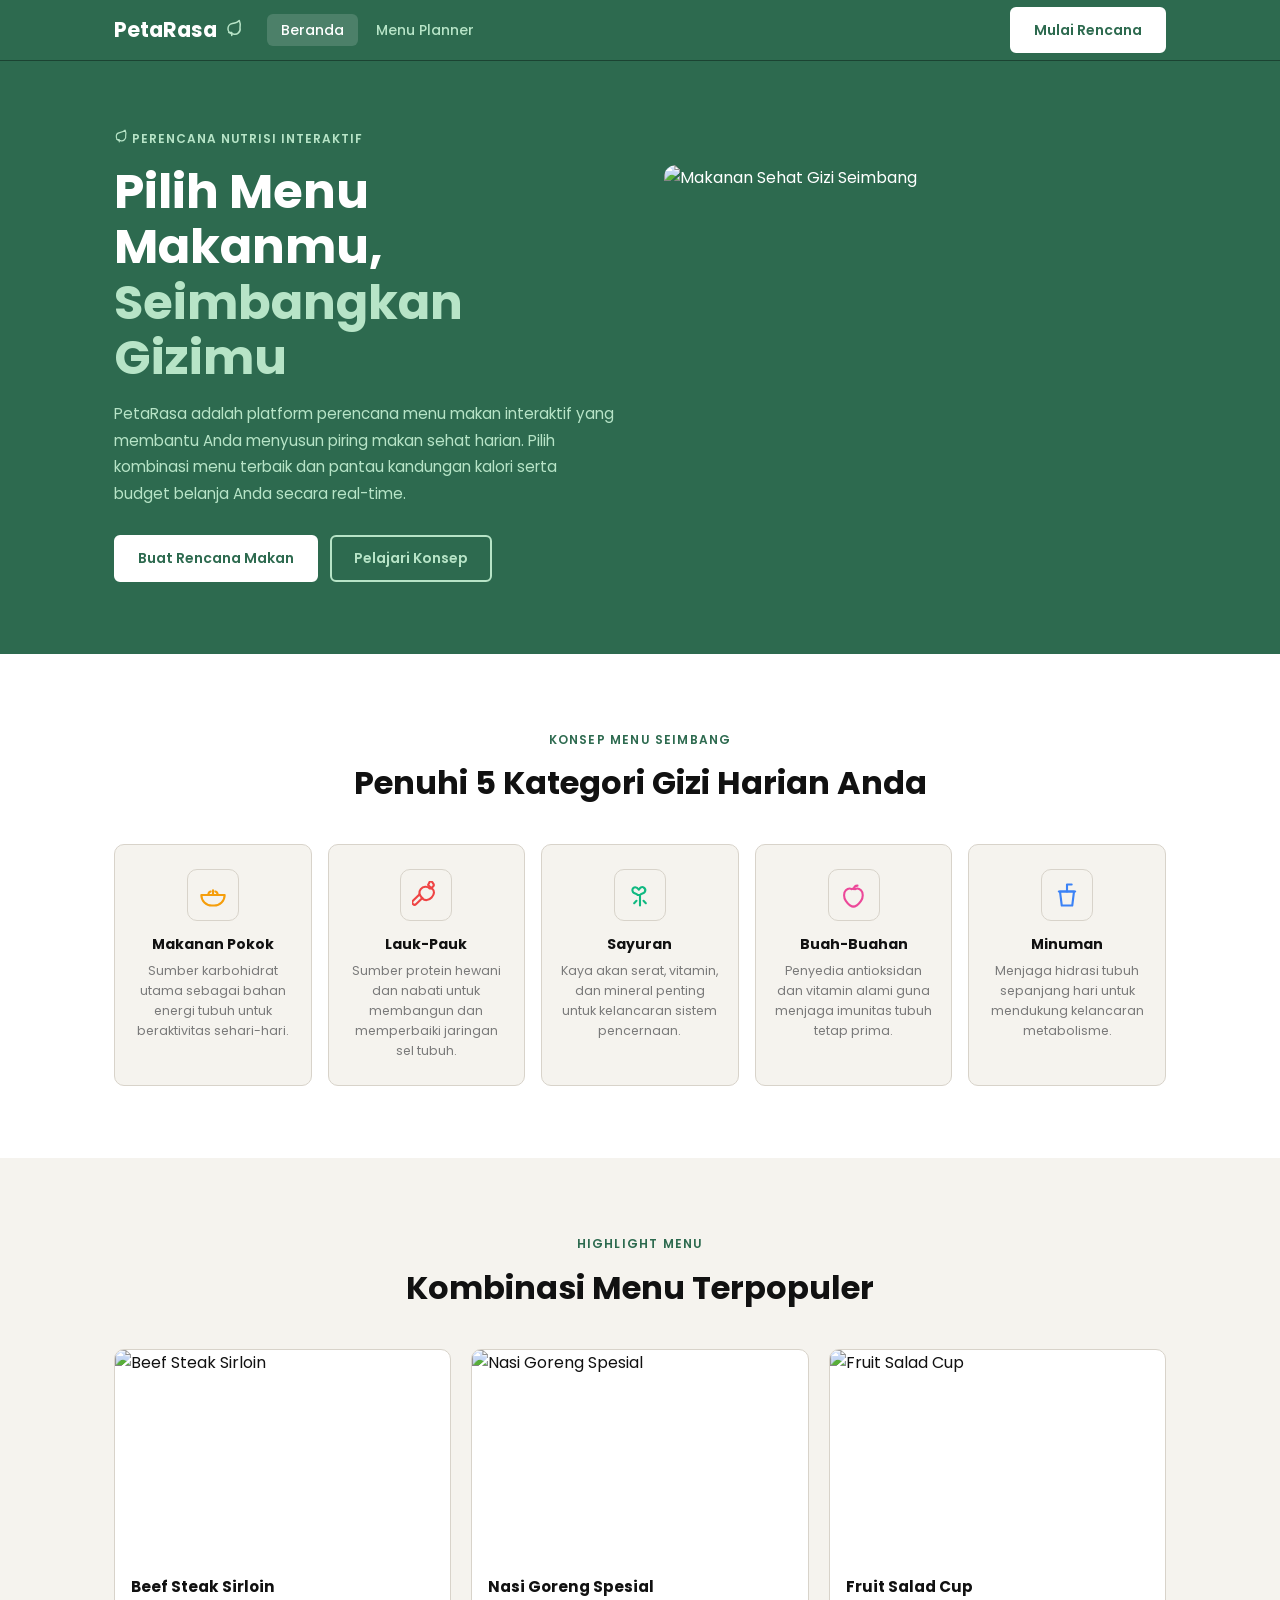
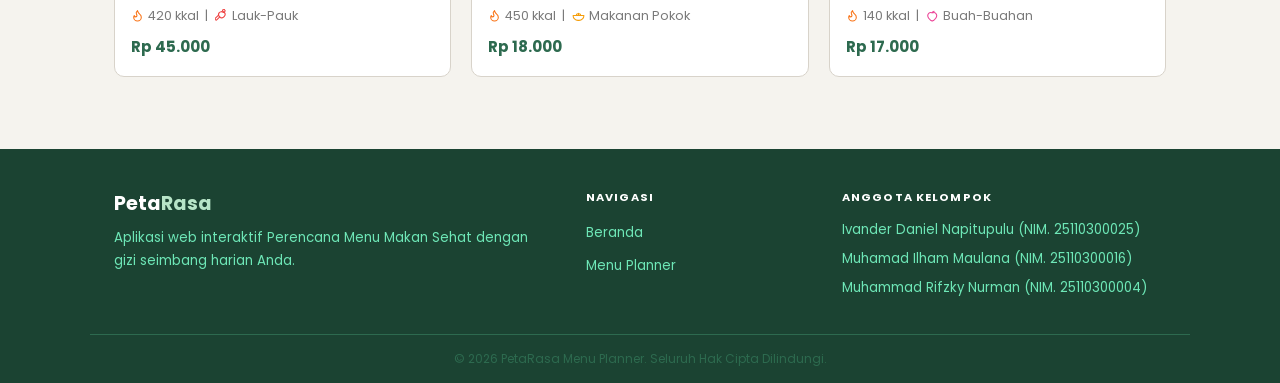
==== commit e3bac995: "update" ====
--- a/index.html
+++ b/index.html
@@ -190,10 +190,9 @@
         <div class="footer-links">
           <h4>Anggota Kelompok</h4>
           <ul class="group-members">
-            <!-- Nama & NIM Anggota Kelompok -->
-            <li>Anggota 1 (NIM. XXXXXXX)</li>
-            <li>Anggota 2 (NIM. XXXXXXX)</li>
-            <li>Anggota 3 (NIM. XXXXXXX)</li>
+            <li>Ivander Daniel Napitupulu (NIM. 25110300025)</li>
+            <li>Muhamad Ilham Maulana (NIM. 25110300016)</li>
+            <li>Muhammad Rifzky Nurman (NIM. 25110300004)</li>
           </ul>
         </div>
       </div>
--- a/style/style.css
+++ b/style/style.css
@@ -1,6 +1,3 @@
-/* =========================================================
-   PETARASA — Simple & Clean Style
-   ========================================================= */
 
 @import url('https://fonts.googleapis.com/css2?family=Poppins:wght@400;500;600;700&display=swap');
 
@@ -19,9 +16,6 @@
   --nav-h:     60px;
 }
 
-/* =========================================================
-   RESET
-   ========================================================= */
 *, *::before, *::after { box-sizing: border-box; margin: 0; padding: 0; }
 html  { scroll-behavior: smooth; }
 body  { font-family: var(--font); background: var(--bg); color: var(--text); line-height: 1.6; }
@@ -29,18 +23,12 @@
 a     { text-decoration: none; color: inherit; }
 ul    { list-style: none; }
 
-/* =========================================================
-   LAYOUT
-   ========================================================= */
 .container {
   max-width: 1100px;
   margin: 0 auto;
   padding: 0 24px;
 }
 
-/* =========================================================
-   NAV
-   ========================================================= */
 header {
   position: sticky;
   top: 0;
@@ -82,9 +70,6 @@
   background: rgba(255,255,255,0.15);
 }
 
-/* =========================================================
-   BUTTONS
-   ========================================================= */
 .btn {
   display: inline-block;
   padding: 10px 22px;
@@ -106,9 +91,6 @@
 .btn-white { background: #fff; color: var(--accent); border-color: #fff; }
 .btn-white:hover { background: #f0fdf4; }
 
-/* =========================================================
-   SECTION HEADER
-   ========================================================= */
 .section-header { margin-bottom: 36px; text-align: center; }
 
 .section-subtitle {
@@ -127,9 +109,6 @@
   color: var(--text);
 }
 
-/* =========================================================
-   HERO
-   ========================================================= */
 .hero {
   background: var(--accent);
   color: #fff;
@@ -177,9 +156,6 @@
 }
 .hero-img { width: 100%; height: 100%; object-fit: cover; }
 
-/* =========================================================
-   CONCEPT SECTION
-   ========================================================= */
 .concept {
   padding: 72px 0;
   background: var(--surface);
@@ -223,9 +199,6 @@
   line-height: 1.6;
 }
 
-/* =========================================================
-   FAVORITES
-   ========================================================= */
 .favorites {
   padding: 72px 0;
   background: var(--bg);
@@ -262,9 +235,6 @@
 
 .fav-price { font-size: 0.95rem; font-weight: 700; color: var(--accent); }
 
-/* =========================================================
-   PLANNER SECTION
-   ========================================================= */
 .planner-section {
   padding: 72px 0;
   background: var(--surface);
@@ -277,7 +247,6 @@
   align-items: start;
 }
 
-/* Left panel */
 .menu-table-panel {
   background: var(--surface);
   border: 1px solid var(--border);
@@ -296,7 +265,6 @@
   margin-bottom: 12px;
 }
 
-/* Filter */
 .filter-bar { display: flex; gap: 6px; flex-wrap: wrap; }
 
 .filter-btn {
@@ -314,7 +282,6 @@
 .filter-btn:hover { background: var(--bg); color: var(--text); }
 .filter-btn.active { background: var(--accent); color: #fff; border-color: var(--accent); }
 
-/* Table */
 .table-responsive { overflow-x: auto; }
 
 #menu-table { width: 100%; border-collapse: collapse; }
@@ -357,7 +324,6 @@
 .col-name { font-weight: 600; color: var(--text); min-width: 140px; }
 .col-calories, .col-price { white-space: nowrap; }
 
-/* Category Badges */
 .badge {
   display: inline-block;
   padding: 2px 9px;
@@ -374,7 +340,6 @@
 
 .menu-checkbox { width: 16px; height: 16px; cursor: pointer; accent-color: var(--accent); }
 
-/* Right panel / Sidebar */
 .planner-sidebar-panel {
   position: sticky;
   top: calc(var(--nav-h) + 16px);
@@ -397,7 +362,6 @@
   color: var(--text);
 }
 
-/* Card title with SVG icon */
 .card-title {
   display: flex;
   align-items: center;
@@ -409,7 +373,6 @@
 }
 .card-title svg { flex-shrink: 0; color: var(--accent); }
 
-/* Plate */
 .plate-container {
   width: 200px;
   height: 200px;
@@ -454,7 +417,6 @@
   box-shadow: 0 1px 4px rgba(0,0,0,0.12);
 }
 
-/* Selected names list */
 .selected-names-title {
   font-size: 0.72rem;
   font-weight: 700;
@@ -481,7 +443,6 @@
   border-left: 3px solid var(--accent);
 }
 
-/* Empty state */
 .empty-state {
   color: var(--muted);
   font-size: 0.83rem;
@@ -489,7 +450,6 @@
   padding: 16px 0;
 }
 
-/* Summary rows */
 .summary-row {
   display: flex;
   justify-content: space-between;
@@ -502,7 +462,6 @@
 .summary-label { color: var(--muted); }
 .summary-value { font-weight: 700; color: var(--text); }
 
-/* Checklist */
 .checklist-title {
   font-size: 0.75rem;
   font-weight: 700;
@@ -558,7 +517,6 @@
   transform: rotate(45deg) translate(-1px, -1px);
 }
 
-/* Badge Menu Seimbang */
 #balanced-menu-badge {
   display: none;
   align-items: center;
@@ -573,9 +531,6 @@
   text-align: center;
 }
 
-/* =========================================================
-   FOOTER
-   ========================================================= */
 footer {
   background: #1b4332;
   color: #6ee7b7;
@@ -608,9 +563,6 @@
 
 .copyright { padding: 14px 0; font-size: 0.75rem; color: #2d6a4f; text-align: center; }
 
-/* =========================================================
-   RESPONSIVE
-   ========================================================= */
 @media (max-width: 1024px) {
   .hero-grid       { grid-template-columns: 1fr; gap: 32px; }
   .concept-grid    { grid-template-columns: repeat(3, 1fr); }
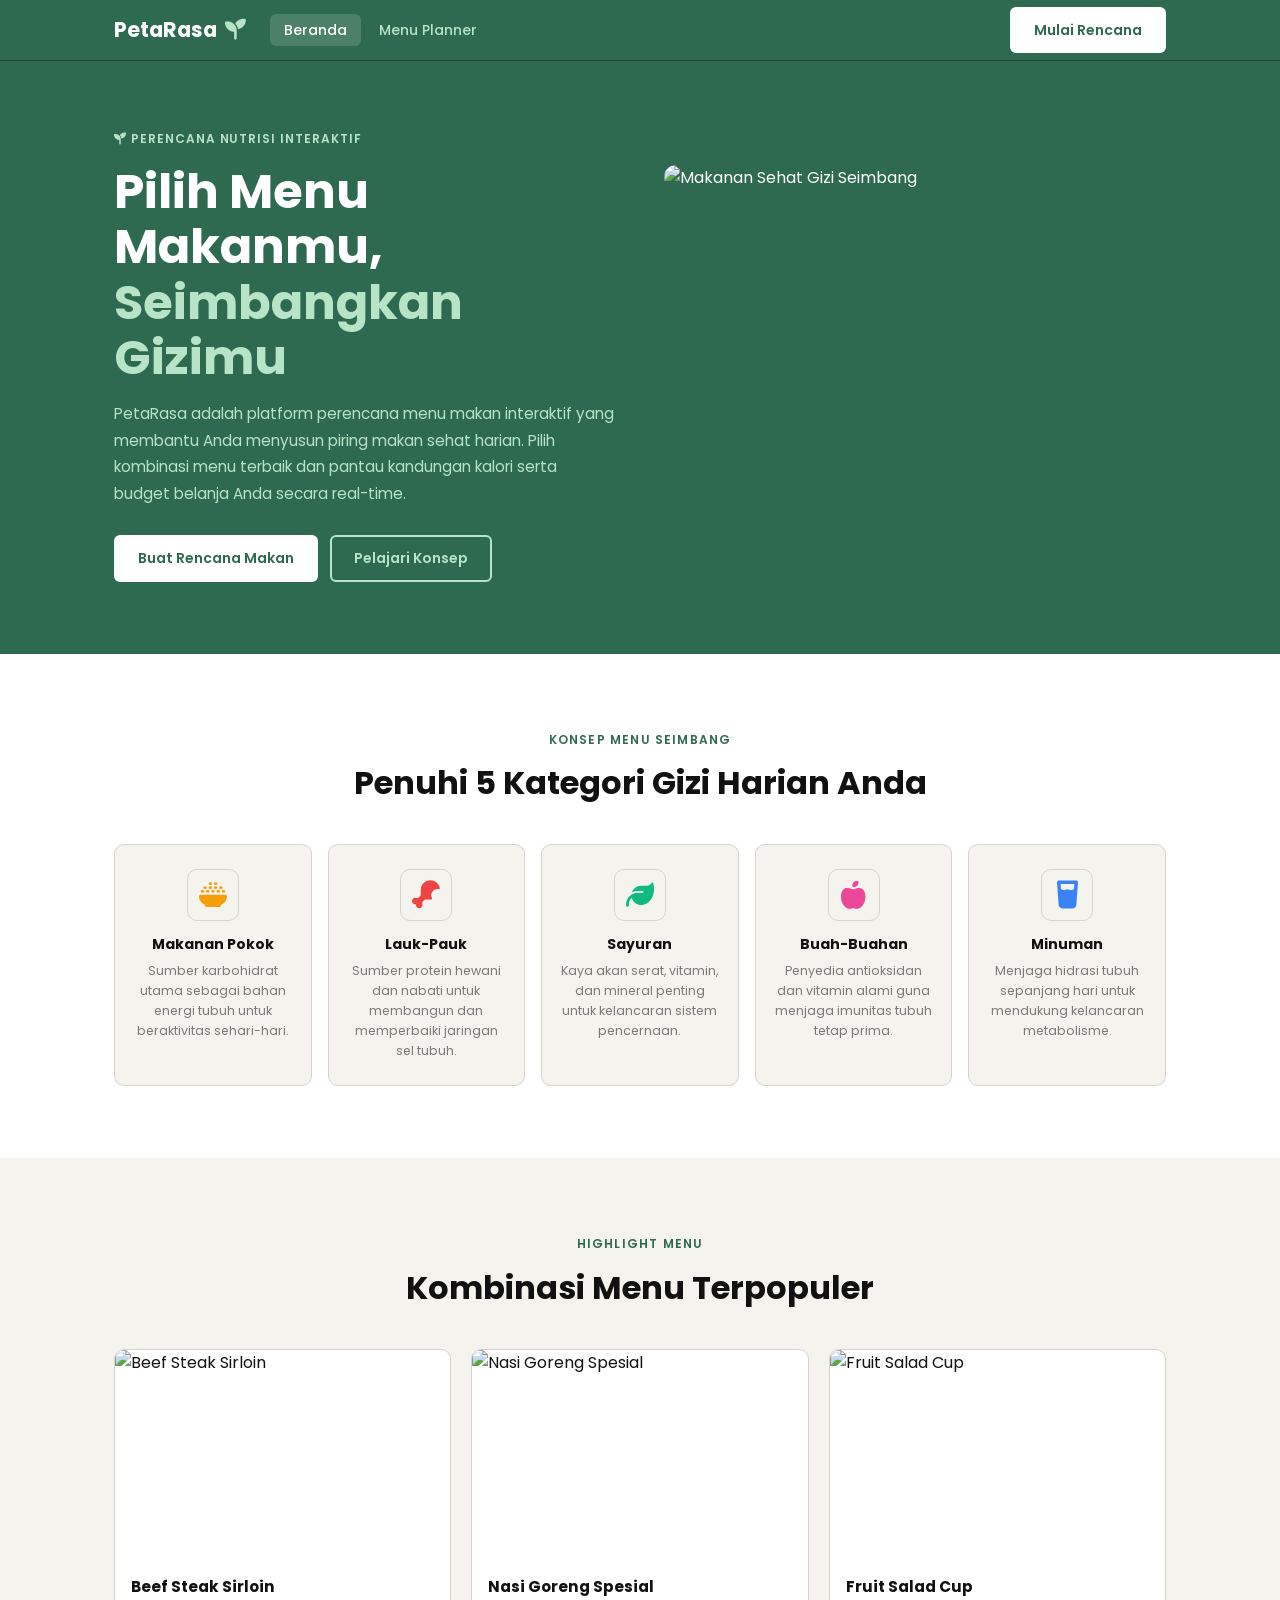
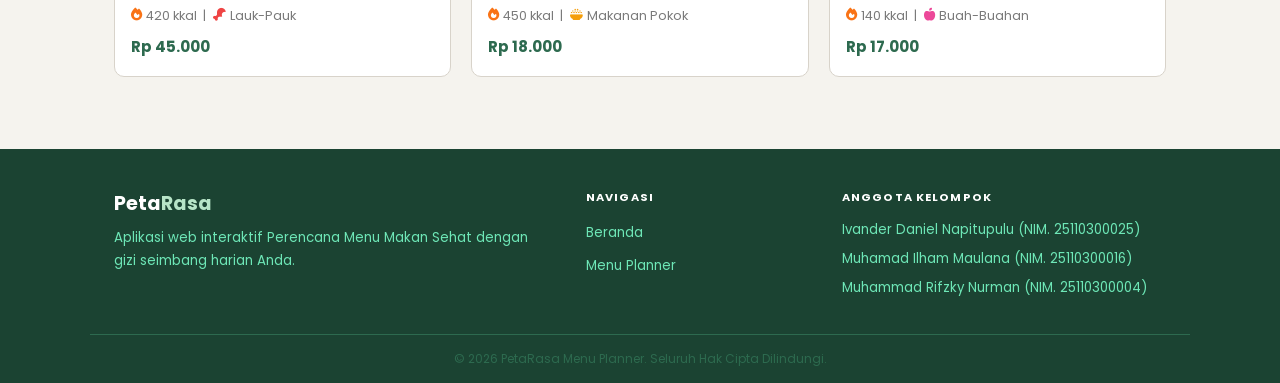
==== commit 4654c6bb: "switch icon" ====
--- a/index.html
+++ b/index.html
@@ -6,6 +6,7 @@
     <title>PetaRasa - Perencana Menu Makanan Gizi Seimbang</title>
     <meta name="description" content="PetaRasa adalah aplikasi web interaktif perencana menu makan sehat bergizi seimbang harian." />
     <link rel="stylesheet" href="style/style.css" />
+    <link rel="stylesheet" href="https://cdnjs.cloudflare.com/ajax/libs/font-awesome/6.5.2/css/all.min.css" />
   </head>
   <body>
 
@@ -15,7 +16,7 @@
         <a href="./index.html" class="logo" id="logo-site">
           PetaRasa
           <span>
-            <svg xmlns="http://www.w3.org/2000/svg" width="18" height="18" viewBox="0 0 24 24" fill="none" stroke="currentColor" stroke-width="2" stroke-linecap="round" stroke-linejoin="round"><path d="M11 20A7 7 0 0 1 9.8 6.1C15.5 5 17 4.48 19 2c1 2 2 3.5 1 9.8a7 7 0 0 1-9 8.2z"/><path d="M9 22v-4H5"/></svg>
+            <i class="fa-solid fa-seedling"></i>
           </span>
         </a>
         <ul class="nav-links">
@@ -33,7 +34,7 @@
         <div class="container hero-grid">
           <div class="hero-content">
             <div class="hero-tag">
-              <svg xmlns="http://www.w3.org/2000/svg" width="14" height="14" viewBox="0 0 24 24" fill="none" stroke="currentColor" stroke-width="2" stroke-linecap="round" stroke-linejoin="round"><path d="M11 20A7 7 0 0 1 9.8 6.1C15.5 5 17 4.48 19 2c1 2 2 3.5 1 9.8a7 7 0 0 1-9 8.2z"/><path d="M9 22v-4H5"/></svg>
+              <i class="fa-solid fa-seedling"></i>
               Perencana Nutrisi Interaktif
             </div>
             <h1 class="hero-title">
@@ -71,35 +72,35 @@
           <div class="concept-grid">
             <div class="concept-card">
               <div class="concept-icon">
-                <svg xmlns="http://www.w3.org/2000/svg" width="28" height="28" viewBox="0 0 24 24" fill="none" stroke="#f59e0b" stroke-width="1.8" stroke-linecap="round" stroke-linejoin="round"><path d="M2 12c0 5 4 9 9 9h2c5 0 9-4 9-9H2z"/><path d="M12 12v-4"/><path d="M8 12c0-2.5 2-3 2-3"/><path d="M16 12c0-2.5-2-3-2-3"/></svg>
+                <i class="fa-solid fa-bowl-rice" style="color:#f59e0b; font-size:28px;"></i>
               </div>
               <h3>Makanan Pokok</h3>
               <p>Sumber karbohidrat utama sebagai bahan energi tubuh untuk beraktivitas sehari-hari.</p>
             </div>
             <div class="concept-card">
               <div class="concept-icon">
-                <svg xmlns="http://www.w3.org/2000/svg" width="28" height="28" viewBox="0 0 24 24" fill="none" stroke="#ef4444" stroke-width="1.8" stroke-linecap="round" stroke-linejoin="round"><path d="M18 2c.8.8.8 2 0 2.8l-1.4 1.4-2.8-2.8L15.2.6C16 .2 17.2.2 18 2z"/><path d="M15.2 6.4C13 4.2 9.5 4.5 7.5 7s-.8 5.7 1.4 7.9 5.4 1.9 7.9-.8 2.8-5.7.4-7.7z"/><path d="M8.9 14.5L3.6 19.8c-.8.8-2 .8-2.8 0s-.8-2 0-2.8l5.3-5.3"/></svg>
+                <i class="fa-solid fa-drumstick-bite" style="color:#ef4444; font-size:28px;"></i>
               </div>
               <h3>Lauk-Pauk</h3>
               <p>Sumber protein hewani dan nabati untuk membangun dan memperbaiki jaringan sel tubuh.</p>
             </div>
             <div class="concept-card">
               <div class="concept-icon">
-                <svg xmlns="http://www.w3.org/2000/svg" width="28" height="28" viewBox="0 0 24 24" fill="none" stroke="#10b981" stroke-width="1.8" stroke-linecap="round" stroke-linejoin="round"><path d="M12 12V21M12 12c1.5-1.5 3-1 4-2.5s.5-3-1-4-3 .5-4 2c-1-1.5-2.5-2.5-4-2s-2 2.5-1 4 2.5 1 4 2.5z"/><path d="M9 17l-2 2M15 17l2 2"/></svg>
+                <i class="fa-solid fa-leaf" style="color:#10b981; font-size:28px;"></i>
               </div>
               <h3>Sayuran</h3>
               <p>Kaya akan serat, vitamin, dan mineral penting untuk kelancaran sistem pencernaan.</p>
             </div>
             <div class="concept-card">
               <div class="concept-icon">
-                <svg xmlns="http://www.w3.org/2000/svg" width="28" height="28" viewBox="0 0 24 24" fill="none" stroke="#ec4899" stroke-width="1.8" stroke-linecap="round" stroke-linejoin="round"><path d="M12 22c-3 0-5-2-7-5C3 14 3 10 5 8c1.5-1.5 3.5-2 5-1 1-.7 2-.7 3 0 1.5-1 3.5-.5 5 1 2 2 2 6 0 9-2 3-4 5-7 5z"/><path d="M12 7c0-2 1-3 3-3"/></svg>
+                <i class="fa-solid fa-apple-whole" style="color:#ec4899; font-size:28px;"></i>
               </div>
               <h3>Buah-Buahan</h3>
               <p>Penyedia antioksidan dan vitamin alami guna menjaga imunitas tubuh tetap prima.</p>
             </div>
             <div class="concept-card">
               <div class="concept-icon">
-                <svg xmlns="http://www.w3.org/2000/svg" width="28" height="28" viewBox="0 0 24 24" fill="none" stroke="#3b82f6" stroke-width="1.8" stroke-linecap="round" stroke-linejoin="round"><path d="M6 9l1.5 12h9L18 9H6z"/><path d="M5 9h14"/><path d="M12 9V3h4"/></svg>
+                <i class="fa-solid fa-glass-water" style="color:#3b82f6; font-size:28px;"></i>
               </div>
               <h3>Minuman</h3>
               <p>Menjaga hidrasi tubuh sepanjang hari untuk mendukung kelancaran metabolisme.</p>
@@ -125,9 +126,9 @@
               <div class="fav-body">
                 <h3>Beef Steak Sirloin</h3>
                 <p class="fav-meta">
-                  <svg xmlns="http://www.w3.org/2000/svg" width="13" height="13" viewBox="0 0 24 24" fill="none" stroke="#f97316" stroke-width="2" stroke-linecap="round" stroke-linejoin="round"><path d="M8.5 14.5A2.5 2.5 0 0 0 11 12c0-1.38-.5-2-1-3-1.072-2.143-.224-4.054 2-6 .5 2.5 2 4.9 4 6.5 2 1.6 3 3.5 3 5.5a7 7 0 1 1-14 0c0-1.153.433-2.294 1-3a2.5 2.5 0 0 0 2.5 2.5z"/></svg>
+                  <i class="fa-solid fa-fire" style="color:#f97316"></i>
                   420 kkal &nbsp;|&nbsp;
-                  <svg xmlns="http://www.w3.org/2000/svg" width="13" height="13" viewBox="0 0 24 24" fill="none" stroke="#ef4444" stroke-width="2" stroke-linecap="round" stroke-linejoin="round"><path d="M18 2c.8.8.8 2 0 2.8l-1.4 1.4-2.8-2.8L15.2.6C16 .2 17.2.2 18 2z"/><path d="M15.2 6.4C13 4.2 9.5 4.5 7.5 7s-.8 5.7 1.4 7.9 5.4 1.9 7.9-.8 2.8-5.7.4-7.7z"/><path d="M8.9 14.5L3.6 19.8c-.8.8-2 .8-2.8 0s-.8-2 0-2.8l5.3-5.3"/></svg>
+                  <i class="fa-solid fa-drumstick-bite" style="color:#ef4444"></i>
                   Lauk-Pauk
                 </p>
                 <span class="fav-price">Rp 45.000</span>
@@ -142,9 +143,9 @@
               <div class="fav-body">
                 <h3>Nasi Goreng Spesial</h3>
                 <p class="fav-meta">
-                  <svg xmlns="http://www.w3.org/2000/svg" width="13" height="13" viewBox="0 0 24 24" fill="none" stroke="#f97316" stroke-width="2" stroke-linecap="round" stroke-linejoin="round"><path d="M8.5 14.5A2.5 2.5 0 0 0 11 12c0-1.38-.5-2-1-3-1.072-2.143-.224-4.054 2-6 .5 2.5 2 4.9 4 6.5 2 1.6 3 3.5 3 5.5a7 7 0 1 1-14 0c0-1.153.433-2.294 1-3a2.5 2.5 0 0 0 2.5 2.5z"/></svg>
+                  <i class="fa-solid fa-fire" style="color:#f97316"></i>
                   450 kkal &nbsp;|&nbsp;
-                  <svg xmlns="http://www.w3.org/2000/svg" width="13" height="13" viewBox="0 0 24 24" fill="none" stroke="#f59e0b" stroke-width="2" stroke-linecap="round" stroke-linejoin="round"><path d="M2 12c0 5 4 9 9 9h2c5 0 9-4 9-9H2z"/><path d="M12 12v-4"/><path d="M8 12c0-2.5 2-3 2-3"/><path d="M16 12c0-2.5-2-3-2-3"/></svg>
+                  <i class="fa-solid fa-bowl-rice" style="color:#f59e0b"></i>
                   Makanan Pokok
                 </p>
                 <span class="fav-price">Rp 18.000</span>
@@ -159,9 +160,9 @@
               <div class="fav-body">
                 <h3>Fruit Salad Cup</h3>
                 <p class="fav-meta">
-                  <svg xmlns="http://www.w3.org/2000/svg" width="13" height="13" viewBox="0 0 24 24" fill="none" stroke="#f97316" stroke-width="2" stroke-linecap="round" stroke-linejoin="round"><path d="M8.5 14.5A2.5 2.5 0 0 0 11 12c0-1.38-.5-2-1-3-1.072-2.143-.224-4.054 2-6 .5 2.5 2 4.9 4 6.5 2 1.6 3 3.5 3 5.5a7 7 0 1 1-14 0c0-1.153.433-2.294 1-3a2.5 2.5 0 0 0 2.5 2.5z"/></svg>
+                  <i class="fa-solid fa-fire" style="color:#f97316"></i>
                   140 kkal &nbsp;|&nbsp;
-                  <svg xmlns="http://www.w3.org/2000/svg" width="13" height="13" viewBox="0 0 24 24" fill="none" stroke="#ec4899" stroke-width="2" stroke-linecap="round" stroke-linejoin="round"><path d="M12 22c-3 0-5-2-7-5C3 14 3 10 5 8c1.5-1.5 3.5-2 5-1 1-.7 2-.7 3 0 1.5-1 3.5-.5 5 1 2 2 2 6 0 9-2 3-4 5-7 5z"/><path d="M12 7c0-2 1-3 3-3"/></svg>
+                  <i class="fa-solid fa-apple-whole" style="color:#ec4899"></i>
                   Buah-Buahan
                 </p>
                 <span class="fav-price">Rp 17.000</span>
